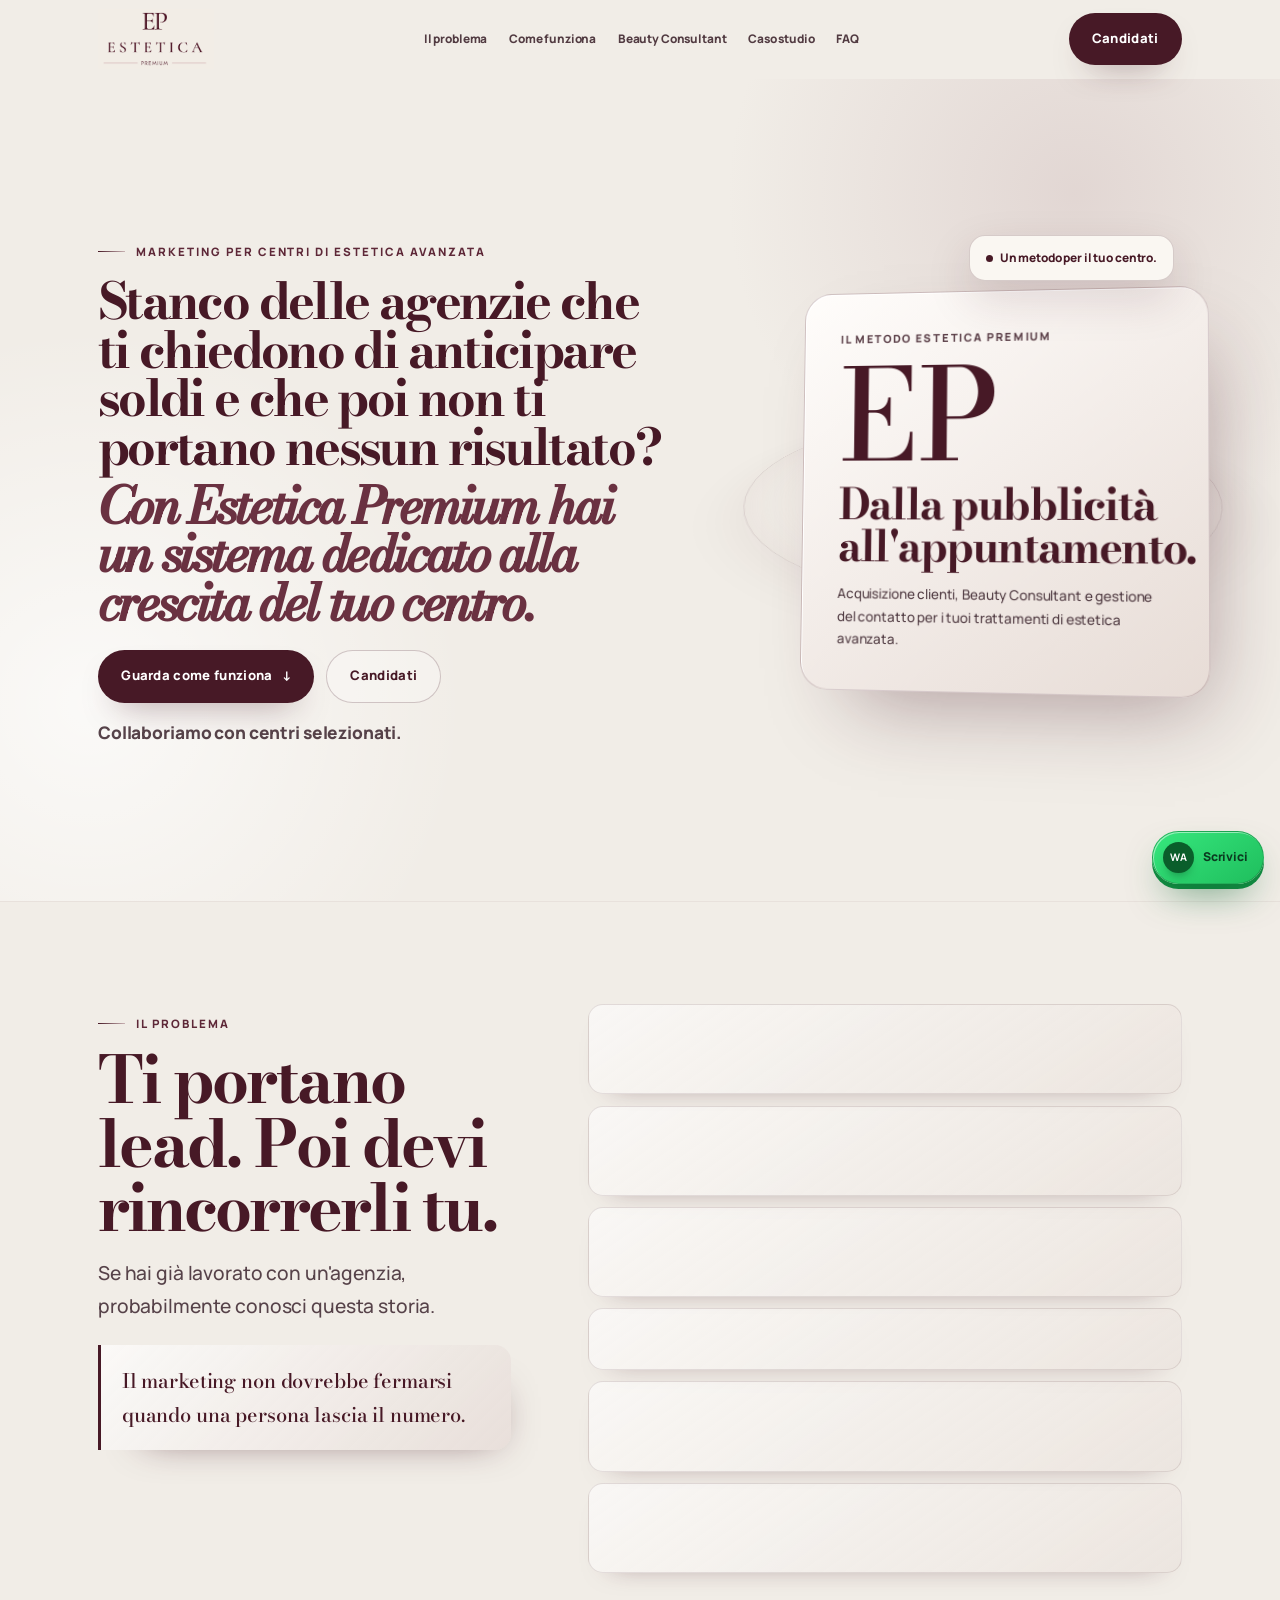
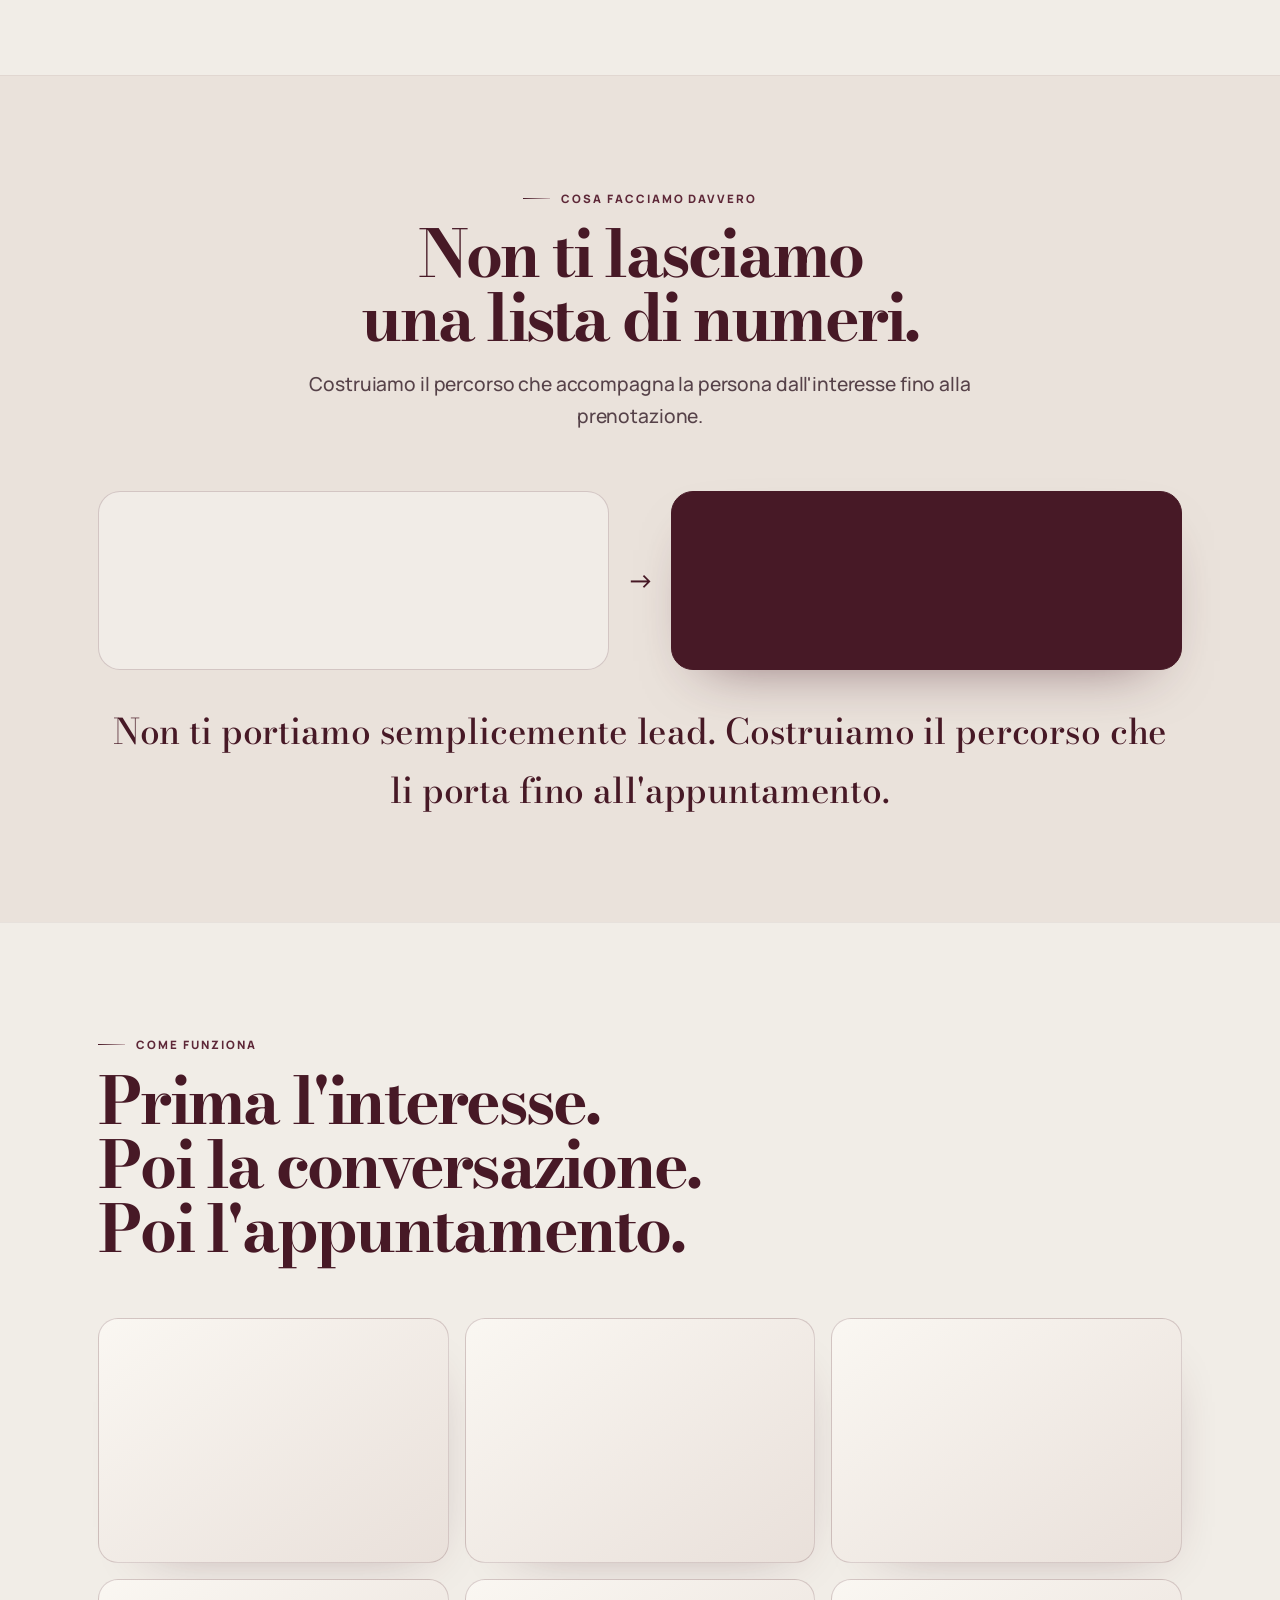
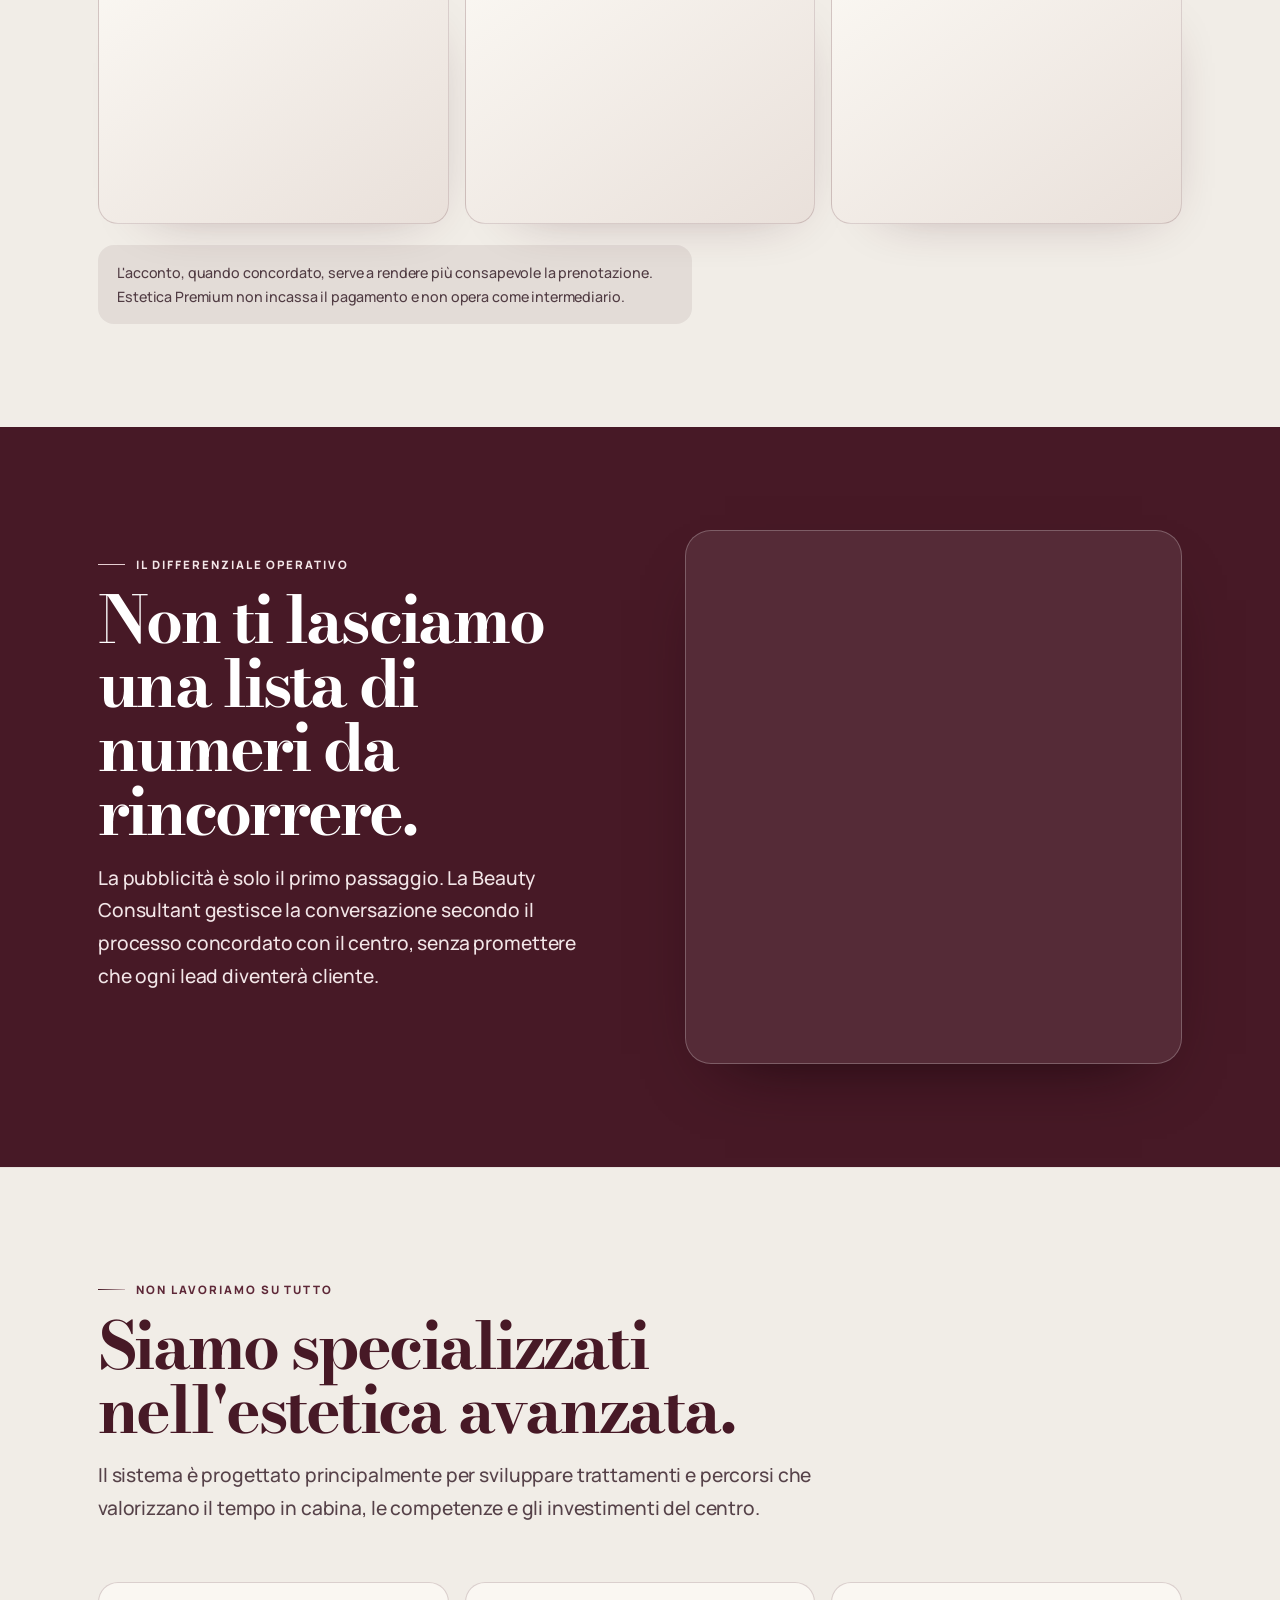
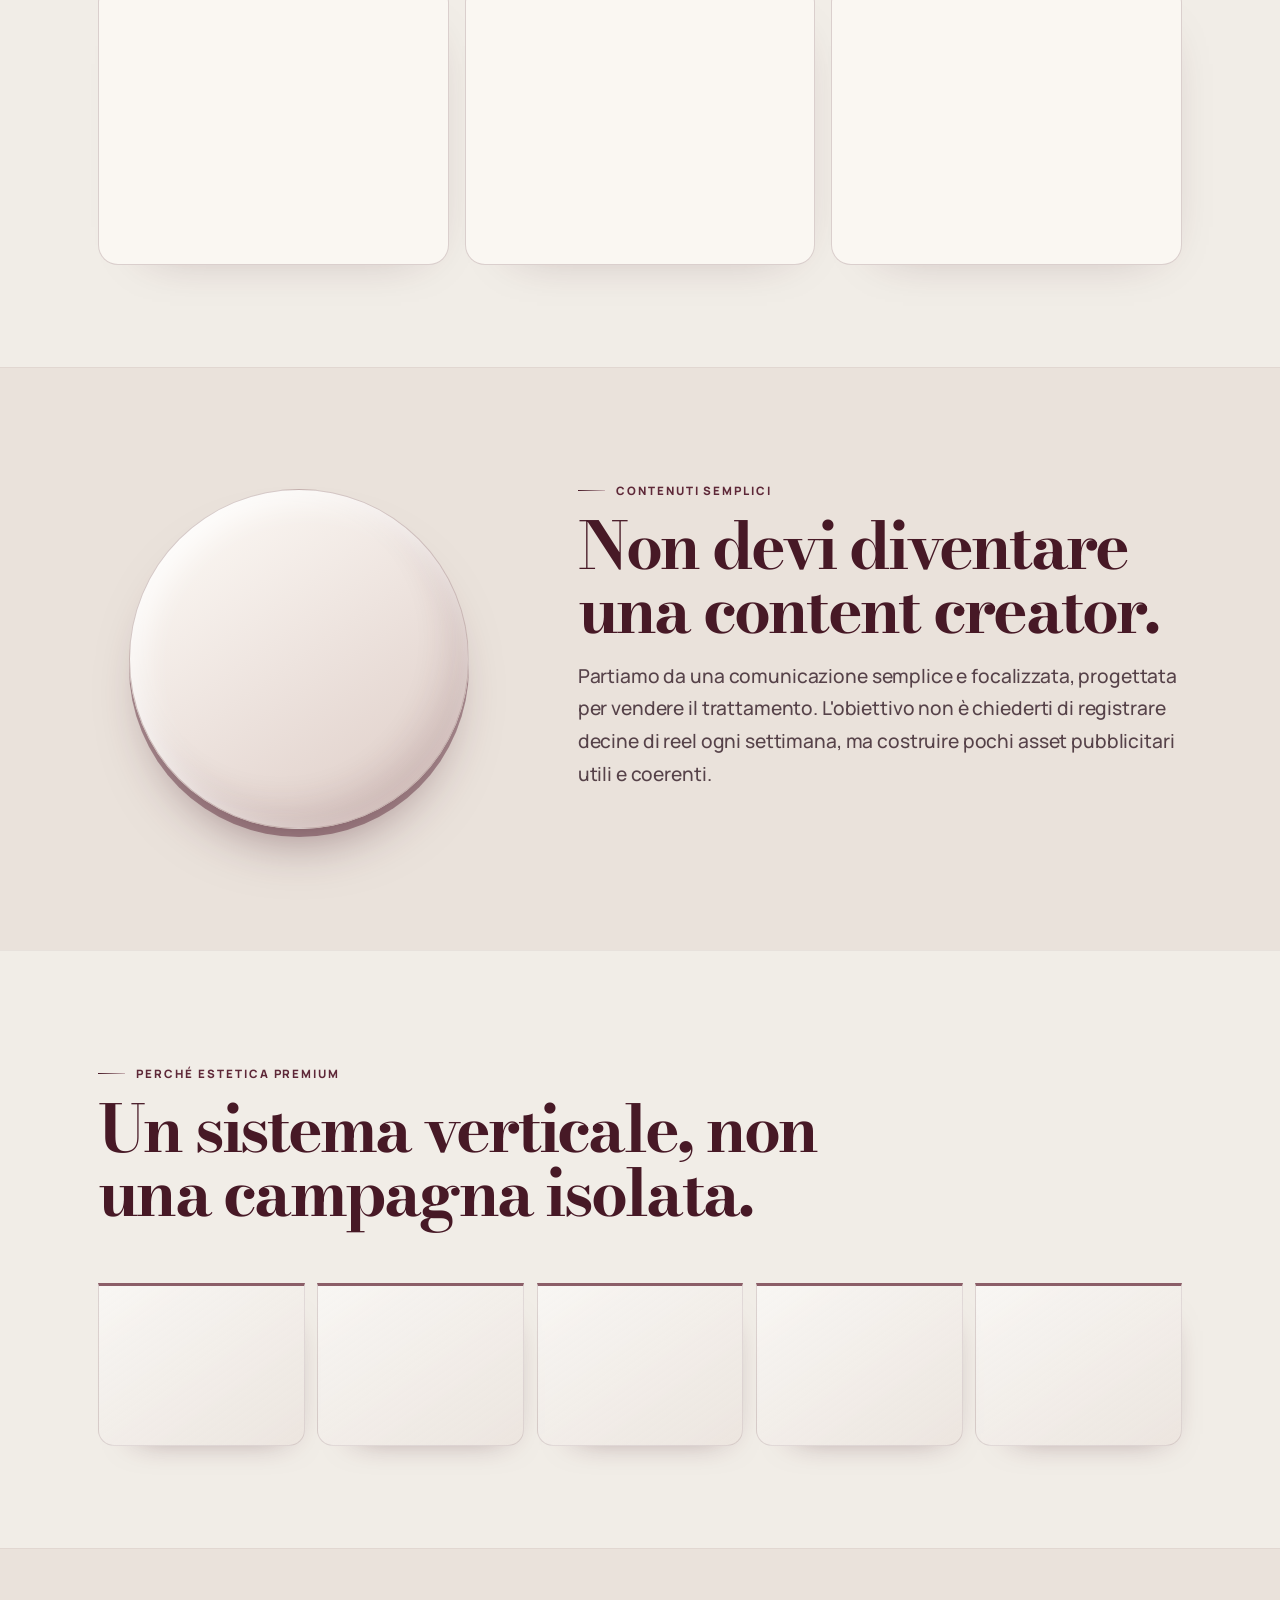
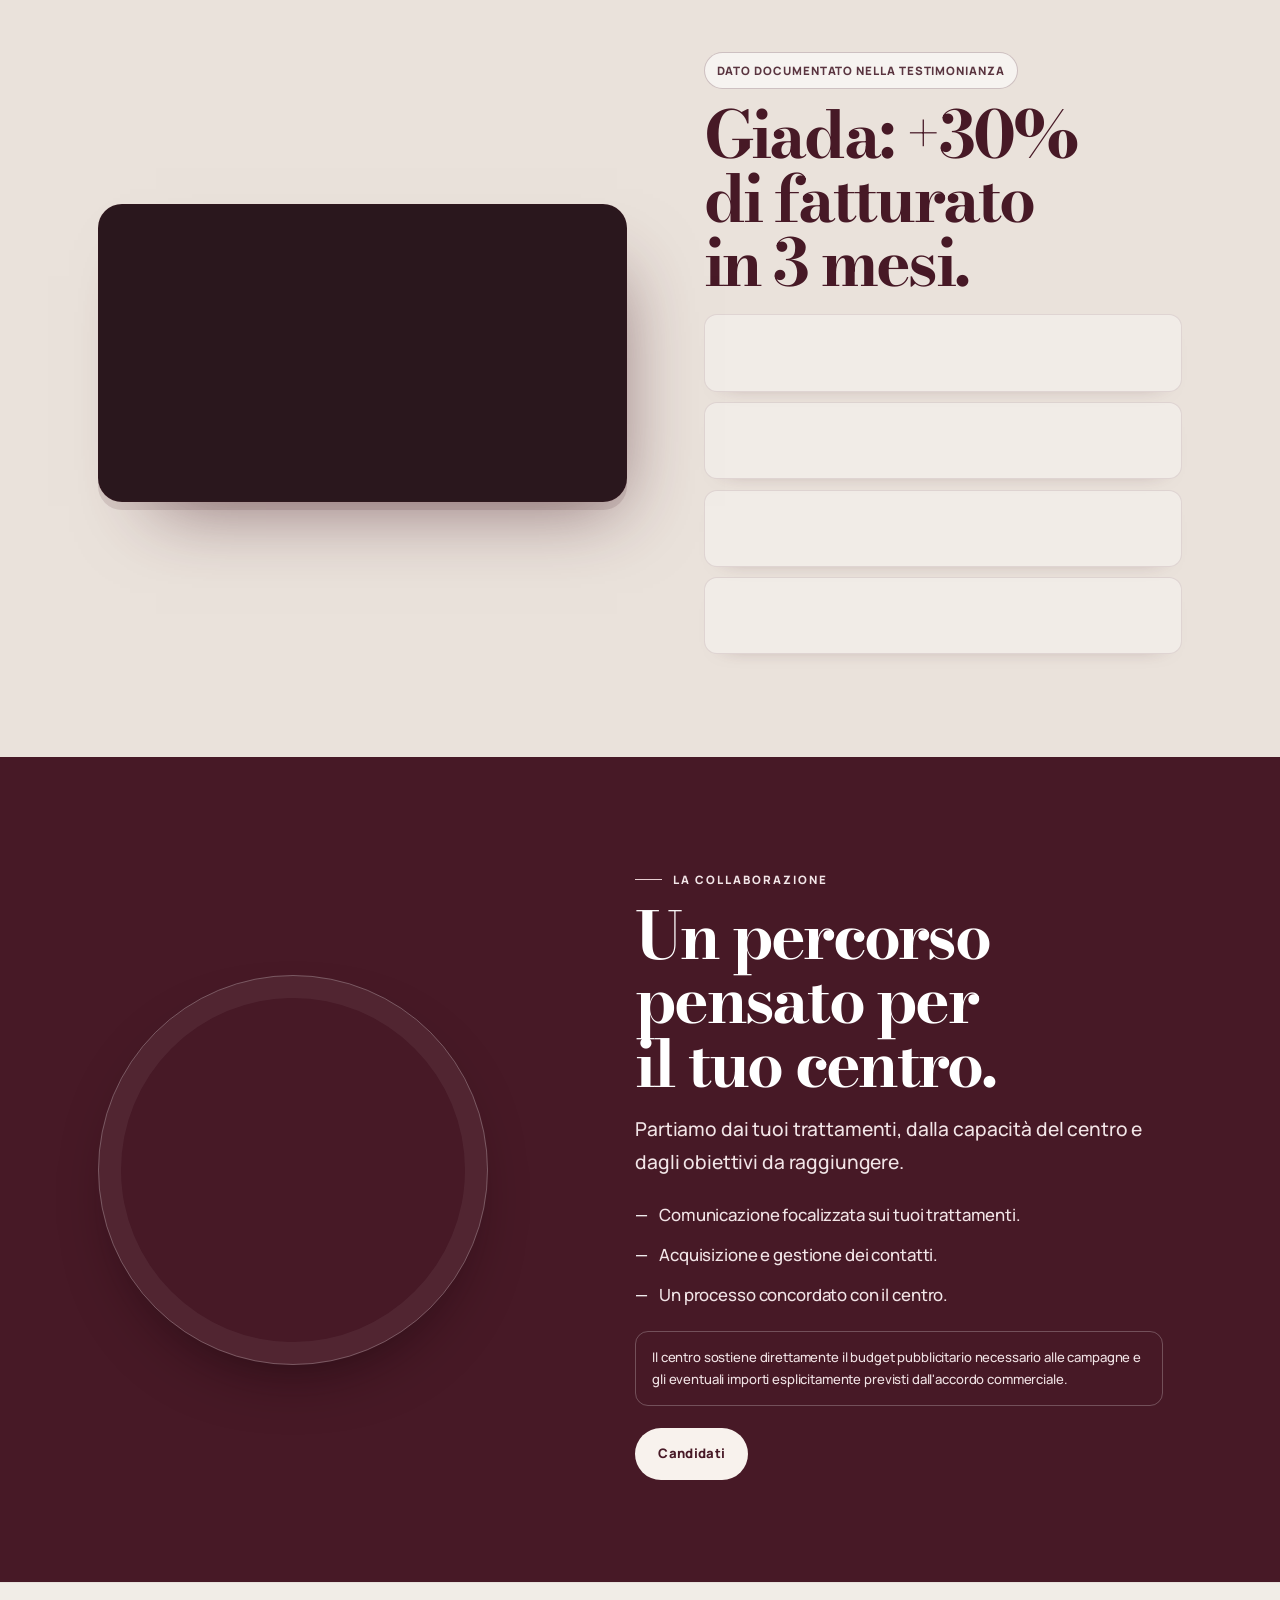
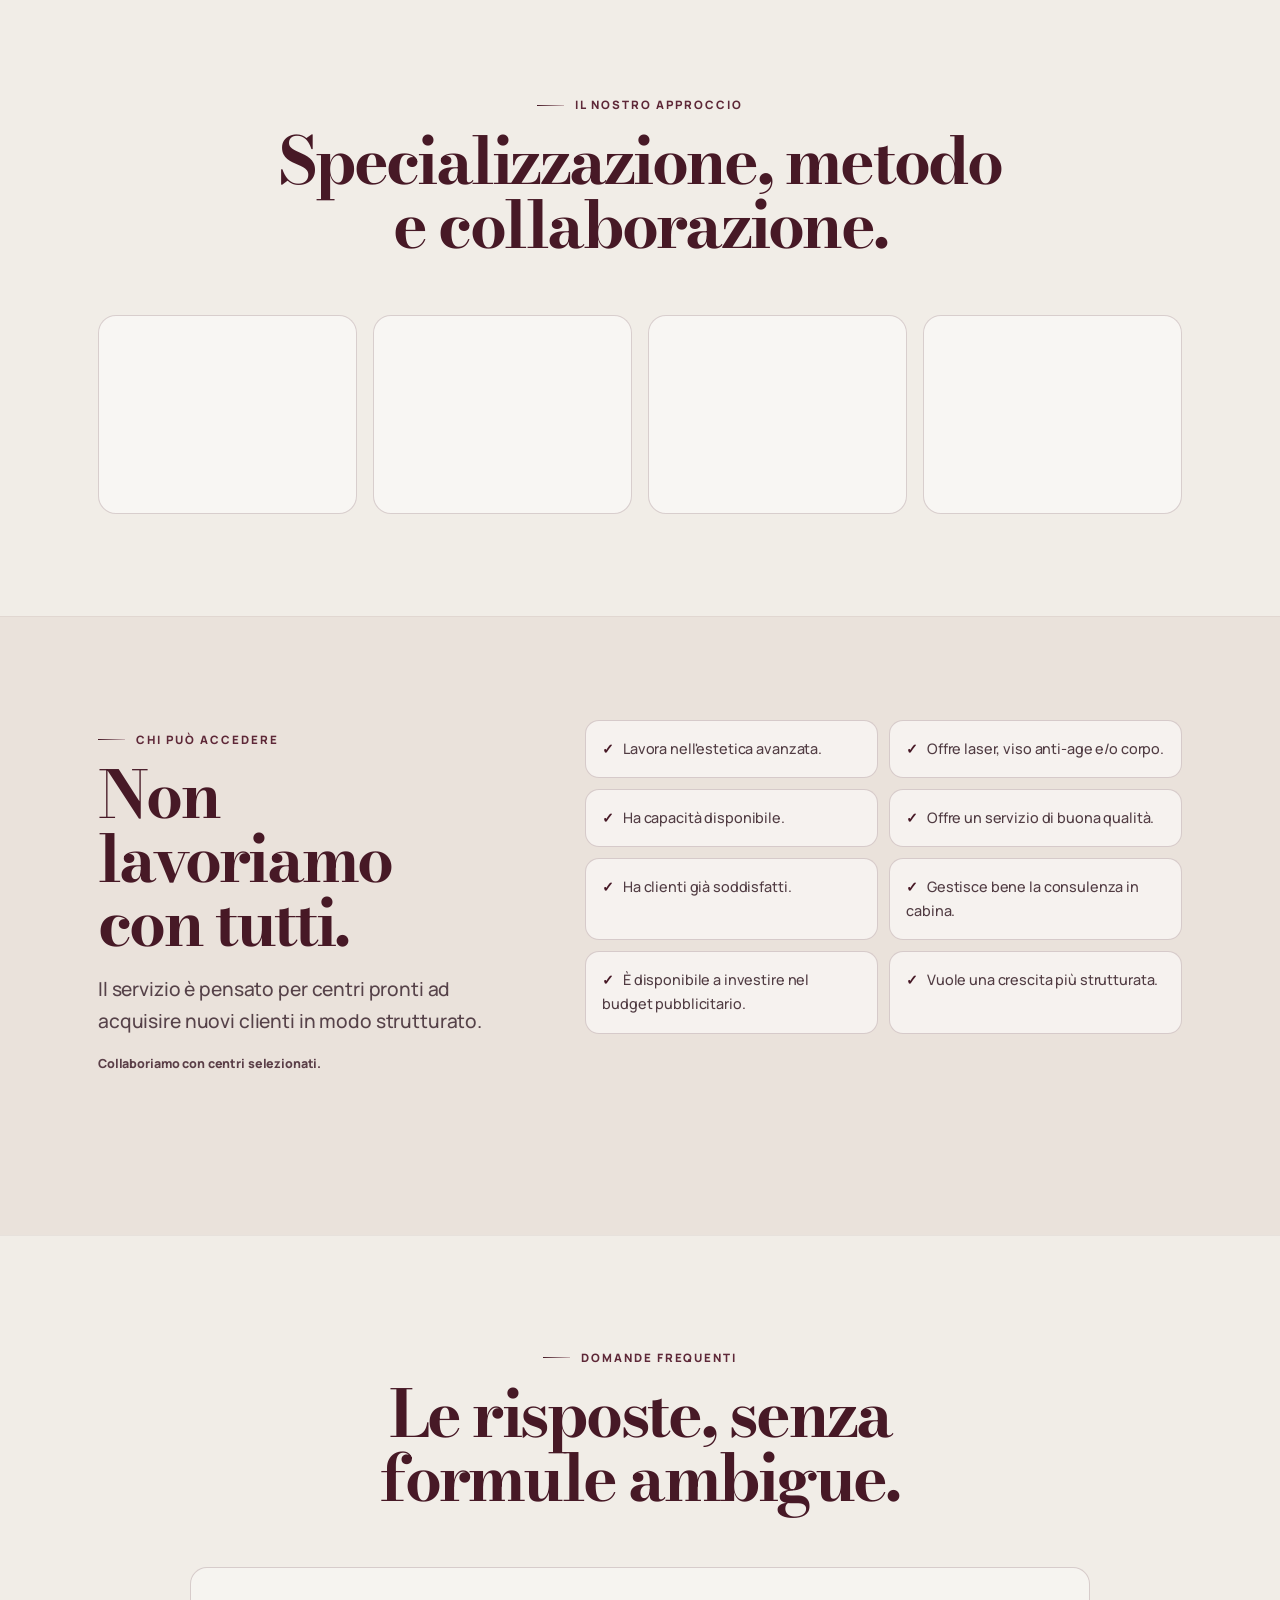
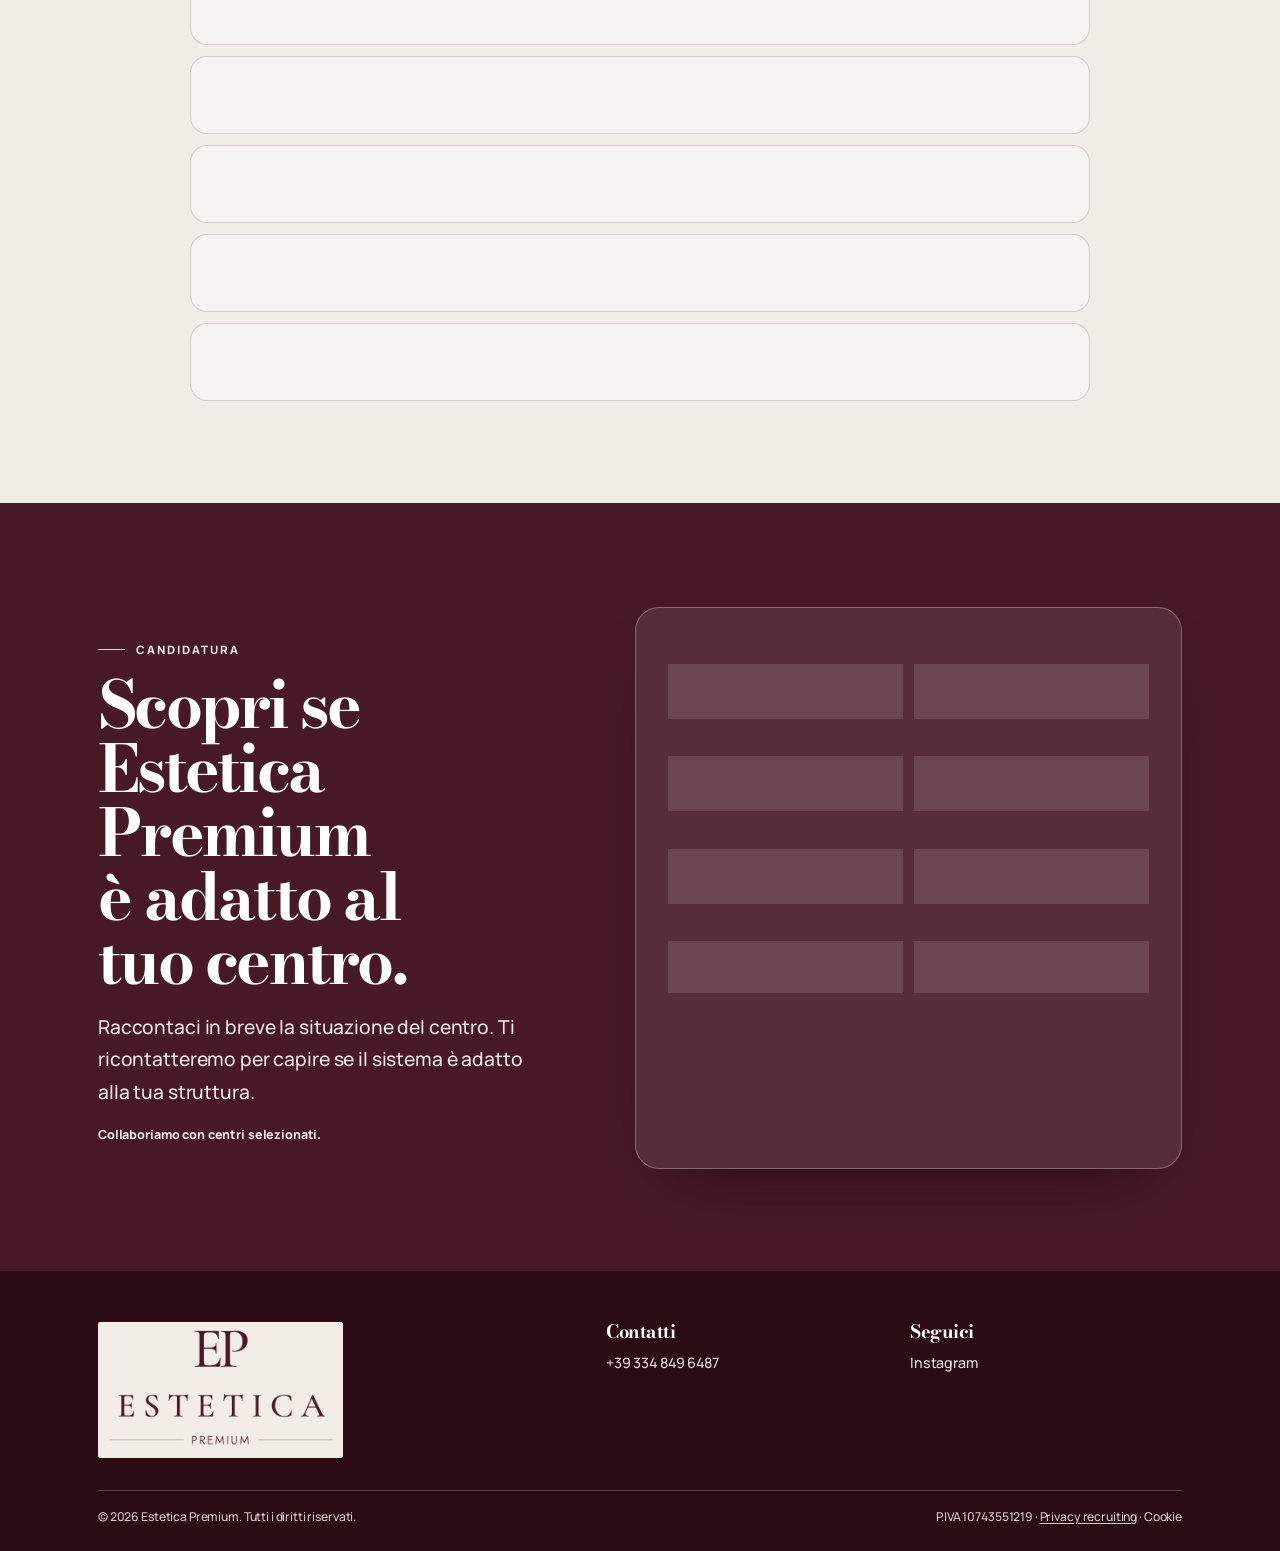
==== index.html @ bad33cc6 "Pubblica l'informativa privacy per il recruiting Meta" ====
<!doctype html>
<html lang="it">
<head>
<meta charset="utf-8" />
<meta name="viewport" content="width=device-width, initial-scale=1" />
<link rel="icon" href="assets/logo-premium.png" type="image/png" />
<link rel="preload" href="assets/fonts/bodoni-moda-500.ttf" as="font" type="font/ttf" crossorigin />
<link rel="preload" href="assets/fonts/manrope-400.ttf" as="font" type="font/ttf" crossorigin />
<title>Estetica Premium — Marketing per centri di estetica avanzata</title>
<meta name="description" content="Acquisizione clienti e Beauty Consultant per centri di estetica avanzata. Scopri il metodo Estetica Premium per laser, viso anti-age e corpo." />
<link rel="canonical" href="https://estetica-premium.it/" />
<meta name="theme-color" content="#F1EDE7" />
<meta property="og:title" content="Estetica Premium — Marketing per centri estetici" />
<meta property="og:description" content="Acquisizione clienti e Beauty Consultant per centri di estetica avanzata: laser, viso anti-age e corpo." />
<meta property="og:type" content="website" />
<meta property="og:url" content="https://estetica-premium.it/" />
<meta property="og:image" content="https://estetica-premium.it/assets/logo-premium.png" />
<meta property="og:locale" content="it_IT" />
<meta name="twitter:card" content="summary_large_image" />
<meta name="twitter:title" content="Estetica Premium — Marketing per centri estetici" />
<meta name="twitter:description" content="Acquisizione clienti e Beauty Consultant per centri di estetica avanzata: laser, viso anti-age e corpo." />
<meta name="twitter:image" content="https://estetica-premium.it/assets/logo-premium.png" />
<style>
  @font-face{font-family:'Bodoni Moda';font-style:normal;font-weight:500;font-display:swap;src:url('assets/fonts/bodoni-moda-500.ttf') format('truetype')}
  @font-face{font-family:'Bodoni Moda';font-style:normal;font-weight:600;font-display:swap;src:url('assets/fonts/bodoni-moda-600.ttf') format('truetype')}
  @font-face{font-family:'Bodoni Moda';font-style:normal;font-weight:700;font-display:swap;src:url('assets/fonts/bodoni-moda-700.ttf') format('truetype')}
  @font-face{font-family:'Bodoni Moda';font-style:italic;font-weight:500;font-display:swap;src:url('assets/fonts/bodoni-moda-500-italic.ttf') format('truetype')}
  @font-face{font-family:'Manrope';font-style:normal;font-weight:400;font-display:swap;src:url('assets/fonts/manrope-400.ttf') format('truetype')}
  @font-face{font-family:'Manrope';font-style:normal;font-weight:500;font-display:swap;src:url('assets/fonts/manrope-500.ttf') format('truetype')}
  @font-face{font-family:'Manrope';font-style:normal;font-weight:600;font-display:swap;src:url('assets/fonts/manrope-600.ttf') format('truetype')}
  @font-face{font-family:'Manrope';font-style:normal;font-weight:700;font-display:swap;src:url('assets/fonts/manrope-700.ttf') format('truetype')}
  @font-face{font-family:'Manrope';font-style:normal;font-weight:800;font-display:swap;src:url('assets/fonts/manrope-800.ttf') format('truetype')}

  *,*::before,*::after{box-sizing:border-box;margin:0;padding:0}
  html{scroll-behavior:smooth;-webkit-text-size-adjust:100%}
  body{--ivory:#F1EDE7;--ivory-2:#EAE2DB;--paper:#FAF7F2;--wine:#471926;--wine-2:#35101B;--blush:#C9B2B3;--bronze:#9C7448;--ink:#261A1E;--muted:#564249;--line:rgba(71,25,38,.18);--ok:#496B57;--max:1180px;--pad:clamp(1.1rem,4.5vw,3rem);--serif:'Bodoni Moda','Didot',serif;--sans:'Manrope','Avenir Next',sans-serif;background:var(--ivory);color:var(--ink);font-family:var(--sans);font-size:clamp(.97rem,.35vw + .91rem,1.05rem);font-weight:500;line-height:1.67;letter-spacing:-.008em;-webkit-font-smoothing:antialiased;overflow-x:hidden}
  img{display:block;max-width:100%}a{color:inherit;text-decoration:none}button,input,select{font:inherit}button{border:0;cursor:pointer}section{position:relative;padding-block:clamp(4.7rem,8vw,7.4rem);border-top:1px solid rgba(71,25,38,.055)}
  .wrap{max-width:var(--max);margin-inline:auto;padding-inline:var(--pad)}
  h1,h2,h3{font-family:var(--serif);color:var(--wine);font-weight:700;line-height:.98;text-wrap:balance}
  h1{font-size:clamp(3.15rem,5.65vw,5.05rem);letter-spacing:-.052em}
  h2{font-size:clamp(2.35rem,5.1vw,4.65rem);letter-spacing:-.042em}
  h3{font-size:clamp(1.25rem,2vw,1.55rem);letter-spacing:-.025em}
  p{max-width:66ch}.muted{color:var(--muted)}
  .eyebrow{display:inline-flex;align-items:center;gap:.7rem;color:#5E2838;font-size:.72rem;font-weight:800;letter-spacing:.17em;text-transform:uppercase}
  .eyebrow::before{content:"";width:27px;height:1px;background:linear-gradient(90deg,var(--wine),var(--blush))}
  .lead{color:var(--muted);font-size:clamp(1.05rem,1.5vw,1.22rem);line-height:1.7}
  .section-head{max-width:790px;margin-bottom:clamp(2.2rem,4.5vw,3.8rem)}.section-head.center{text-align:center;margin-inline:auto}.section-head.center .eyebrow{justify-content:center}.section-head h2{margin:.9rem 0 1.1rem}
  .alt{background:var(--ivory-2)}.wine-section{background:var(--wine);color:#F9F3EF}.wine-section h2,.wine-section h3,.wine-section strong{color:#fff}.wine-section .eyebrow{color:#F2E5E7}.wine-section .eyebrow::before{background:#E5CED1}.wine-section .lead,.wine-section p{color:#F2E5E7}

  .btn{display:inline-flex;align-items:center;justify-content:center;gap:.55rem;min-height:50px;padding:.92rem 1.45rem;border-radius:999px;font-size:.82rem;font-weight:800;letter-spacing:.025em;transition:transform .18s,box-shadow .2s,background .2s,border-color .2s}.btn:focus-visible{outline:3px solid rgba(71,25,38,.24);outline-offset:3px}.btn-primary{background:var(--wine);color:#fff;box-shadow:0 16px 34px -20px rgba(71,25,38,.75)}.btn-primary:hover{background:var(--wine-2);transform:translateY(-2px)}.btn-secondary{border:1px solid rgba(71,25,38,.22);color:var(--wine);background:rgba(255,255,255,.25)}.btn-secondary:hover{border-color:var(--wine);transform:translateY(-2px)}.btn-light{background:#F8F2ED;color:var(--wine)}.btn-light:hover{background:#fff;transform:translateY(-2px)}

  header{position:sticky;top:0;z-index:80;background:rgba(241,237,231,.94);border-bottom:1px solid transparent;backdrop-filter:blur(16px);transition:border-color .25s,box-shadow .25s}header.scrolled{border-color:var(--line);box-shadow:0 10px 32px rgba(71,25,38,.05)}.nav-inner{min-height:78px;display:flex;align-items:center;justify-content:space-between;gap:1rem}.brand-crop{position:relative;display:block;width:116px;height:60px;overflow:hidden;background:var(--ivory)}.brand-crop img{position:absolute;max-width:none;width:154px;left:-20px;top:-21px}.nav-links{display:flex;align-items:center;gap:1.35rem}.nav-links a{color:#523B42;font-size:.74rem;font-weight:800}.nav-links a:hover{color:var(--wine)}.nav-cta{display:flex;align-items:center;gap:.7rem}

  .hero{min-height:calc(100svh - 78px);display:grid;align-items:center;padding-block:clamp(3.4rem,6.5vw,6.2rem);overflow:hidden;border-top:0;background:radial-gradient(circle at 84% 14%,rgba(201,178,179,.38),transparent 27%),radial-gradient(circle at 7% 76%,rgba(255,255,255,.7),transparent 28%)}
  .hero-grid{display:grid;grid-template-columns:minmax(0,1.08fr) minmax(350px,.72fr);gap:clamp(2.5rem,7vw,7rem);align-items:center}.hero-copy{position:relative;z-index:2}.hero h1{margin:1rem 0 1.1rem;max-width:19ch;font-size:clamp(2.9rem,3.95vw,3.6rem);line-height:.96}.hero h1 em{display:block;margin-top:.2em;color:#6A3141;font-weight:700}.hero-copy>p{color:var(--muted);font-size:clamp(1.03rem,1.35vw,1.19rem);max-width:59ch}.hero-actions{display:flex;flex-wrap:wrap;gap:.75rem;margin-top:1.4rem}.availability{margin-top:1rem;color:#5A3E47;font-size:.78rem;font-weight:800}
  .offer-visual{position:relative;min-height:500px;display:grid;place-items:center;perspective:1100px}.offer-ring{position:absolute;width:min(38vw,470px);aspect-ratio:1;border:1px solid rgba(71,25,38,.13);border-radius:50%;transform:rotateX(68deg) rotateZ(-10deg);box-shadow:inset 0 0 65px rgba(201,178,179,.22),0 26px 65px rgba(71,25,38,.06)}.offer-ring::after{content:"";position:absolute;inset:18%;border:1px solid rgba(71,25,38,.11);border-radius:50%}
  .offer-card{position:relative;width:min(94%,410px);padding:clamp(1.7rem,4vw,2.5rem);border:1px solid rgba(71,25,38,.21);border-radius:28px;background:linear-gradient(145deg,#FFFDFB,#E7DCD6);box-shadow:24px 38px 80px -30px rgba(71,25,38,.4),inset 1px 1px 0 #fff;transform:rotateY(-7deg) rotateX(3deg);transform-style:preserve-3d}.offer-card>*{transform:translateZ(12px)}.offer-card small{display:block;color:#5A3E47;font-size:.7rem;font-weight:800;letter-spacing:.15em;text-transform:uppercase}.offer-card .days{font-family:var(--serif);font-size:clamp(5.4rem,10vw,8rem);line-height:.83;color:var(--wine);margin:.9rem 0}.offer-card .days span{font-family:var(--sans);font-size:.7rem;font-weight:800;letter-spacing:.17em;text-transform:uppercase}.offer-card h2{font-size:clamp(1.8rem,3.4vw,2.7rem)}.offer-card p{margin-top:1rem;color:#513C43;font-size:.84rem}.offer-tag{position:absolute;right:2%;top:-1%;padding:.75rem 1rem;border-radius:16px;background:#FAF7F2;border:1px solid rgba(71,25,38,.2);box-shadow:0 18px 45px rgba(71,25,38,.15);color:var(--wine);font-size:.74rem;font-weight:800}.offer-tag::before{content:"";display:inline-block;width:7px;height:7px;margin-right:.45rem;border-radius:50%;background:var(--wine)}

  .vsl-section[hidden]{display:none}.video-shell{max-width:940px;margin-inline:auto}.video-frame{position:relative;aspect-ratio:16/9;border:1px solid var(--line);border-radius:26px;overflow:hidden;background:#2A171D;box-shadow:0 34px 80px -38px rgba(71,25,38,.55)}.video-frame iframe{position:absolute;inset:0;width:100%;height:100%;border:0}

  .problem-grid{display:grid;grid-template-columns:.82fr 1.18fr;gap:clamp(2.2rem,6vw,6rem);align-items:start}.problem-list{display:grid;gap:.7rem}.problem-item{display:flex;gap:.85rem;padding:1rem 1.05rem;border:1px solid rgba(71,25,38,.12);border-radius:15px;background:linear-gradient(145deg,rgba(255,255,255,.58),rgba(231,221,215,.45));box-shadow:0 14px 28px -24px rgba(71,25,38,.55);color:#513C43}.problem-item span{flex:none;width:28px;height:28px;border-radius:9px;display:grid;place-items:center;background:var(--wine);box-shadow:0 8px 16px -10px rgba(71,25,38,.8);color:#fff;font-size:.72rem;font-weight:800}.problem-quote{margin-top:1.4rem;padding:1.2rem 1.3rem;border-left:3px solid var(--wine);border-radius:0 16px 16px 0;background:linear-gradient(135deg,rgba(255,255,255,.68),rgba(226,213,208,.56));box-shadow:16px 20px 38px -32px rgba(71,25,38,.7);color:var(--wine);font-family:var(--serif);font-size:1.25rem}

  .difference{display:grid;grid-template-columns:1fr auto 1fr;gap:1.1rem;align-items:stretch}.difference-card{padding:clamp(1.5rem,3vw,2.2rem);border:1px solid var(--line);border-radius:22px;background:rgba(255,255,255,.34)}.difference-card strong{display:block;margin-bottom:.5rem;font-family:var(--serif);font-size:1.6rem;color:var(--wine)}.difference-card p{color:var(--muted)}.difference-card.complete{background:var(--wine);border-color:var(--wine);box-shadow:0 25px 60px -34px rgba(71,25,38,.65)}.difference-card.complete strong{color:#fff}.difference-card.complete p{color:#E1CFD1}.difference-arrow{display:grid;place-items:center;color:var(--wine);font-size:1.7rem}.core-line{margin-top:2rem;text-align:center;color:var(--wine);font-family:var(--serif);font-size:clamp(1.45rem,2.8vw,2.2rem)}

  .process{display:grid;grid-template-columns:repeat(3,1fr);gap:1rem;counter-reset:flow}.process-step{position:relative;min-height:245px;padding:1.45rem;border:1px solid var(--line);border-radius:20px;background:linear-gradient(145deg,#FAF7F2,#E9E0DA);box-shadow:14px 24px 55px -42px rgba(71,25,38,.45)}.process-step::before{counter-increment:flow;content:counter(flow,decimal-leading-zero);display:grid;place-items:center;width:42px;height:42px;margin-bottom:1.5rem;border-radius:13px;background:var(--wine);color:#fff;font-size:.72rem;font-weight:800;letter-spacing:.05em}.process-step h3{margin-bottom:.55rem}.process-step p{color:var(--muted);font-size:.95rem}.process-note{margin-top:1.3rem;padding:1rem 1.2rem;border-radius:16px;background:rgba(71,25,38,.08);color:#513C43;font-size:.89rem}

  .consultant-grid{display:grid;grid-template-columns:1fr 1fr;gap:clamp(2.5rem,7vw,7rem);align-items:center}.consultant-panel{position:relative;padding:clamp(1.6rem,4vw,2.6rem);border:1px solid rgba(255,255,255,.24);border-radius:26px;background:rgba(255,255,255,.08);box-shadow:0 30px 70px -40px #19060C}.consultant-panel h3{margin-bottom:1.1rem}.check-list{list-style:none;display:grid;grid-template-columns:1fr 1fr;gap:.75rem}.check-list li{display:flex;gap:.65rem;color:#F2E5E7;font-size:.93rem}.check-list li::before{content:"✓";color:#fff;font-weight:800}.cabin-line{margin-top:1.4rem;padding-top:1.3rem;border-top:1px solid rgba(255,255,255,.24);font-family:var(--serif);font-size:clamp(1.7rem,3vw,2.5rem);font-weight:700;color:#fff}

  .focus-grid{display:grid;grid-template-columns:repeat(3,1fr);gap:1rem}.focus-card{padding:clamp(1.5rem,3vw,2rem);border:1px solid var(--line);border-radius:20px;background:var(--paper);box-shadow:12px 22px 50px -42px rgba(71,25,38,.4)}.focus-card .index{display:block;margin-bottom:2.6rem;color:#634A50;font-size:.72rem;font-weight:800;letter-spacing:.14em}.focus-card h3{font-size:clamp(1.65rem,3vw,2.25rem)}.focus-card p{margin-top:.7rem;color:var(--muted);font-size:.93rem}
  .content-strip{display:grid;grid-template-columns:.8fr 1.2fr;gap:clamp(2rem,6vw,6rem);align-items:center}.content-mark{position:relative;width:min(100%,340px);aspect-ratio:1;margin-inline:auto;border:1px solid rgba(71,25,38,.2);border-radius:50%;display:grid;place-items:center;background:linear-gradient(145deg,#FFFDF9,#DCCAC4);box-shadow:inset 12px 12px 28px rgba(255,255,255,.72),inset -18px -20px 34px rgba(71,25,38,.12),0 34px 55px -28px rgba(71,25,38,.52),0 8px 0 #A98D91;transform-style:preserve-3d}.content-mark::before{content:"";position:absolute;inset:8%;border:1px solid rgba(71,25,38,.24);border-radius:50%;background:linear-gradient(145deg,rgba(255,255,255,.58),rgba(201,178,179,.2));box-shadow:inset 0 0 0 10px rgba(255,255,255,.18);transform:translateZ(18px)}.content-mark::after{content:"";position:absolute;inset:18%;border:1px solid rgba(71,25,38,.16);border-radius:50%;box-shadow:0 18px 24px -18px rgba(71,25,38,.6);transform:translateZ(28px)}.content-seal{position:relative;z-index:2;display:grid;place-items:center;text-align:center;transform:translateZ(42px)}.content-seal .ep{color:var(--wine);font-family:var(--serif);font-size:clamp(4.6rem,8vw,6.4rem);font-weight:700;line-height:.78;letter-spacing:-.07em}.content-seal small{display:block;margin-top:1rem;color:#5A3E47;font-size:.64rem;font-weight:800;letter-spacing:.22em;line-height:1.7;text-transform:uppercase}

  .why-grid{display:grid;grid-template-columns:repeat(5,1fr);gap:.8rem}.why-item{padding:1.25rem;border:1px solid rgba(71,25,38,.13);border-top:3px solid #8B5E68;border-radius:0 0 16px 16px;background:linear-gradient(145deg,rgba(255,255,255,.5),rgba(228,216,210,.35));box-shadow:10px 18px 34px -30px rgba(71,25,38,.6)}.why-item strong{display:block;margin-bottom:.45rem;color:var(--wine);font-size:.89rem}.why-item p{color:var(--muted);font-size:.86rem;line-height:1.6}

  .case-grid{display:grid;grid-template-columns:1.05fr .95fr;gap:clamp(2.5rem,6vw,5.5rem);align-items:center}.case-video{position:relative;aspect-ratio:16/9;border:1px solid rgba(71,25,38,.18);border-radius:24px;overflow:hidden;background:#2A171D;box-shadow:24px 38px 72px -34px rgba(71,25,38,.58),0 8px 0 rgba(71,25,38,.12)}.case-video iframe{position:absolute;inset:0;width:100%;height:100%;border:0}.result-badge{display:inline-flex;align-items:center;gap:.55rem;padding:.5rem .75rem;border:1px solid rgba(71,25,38,.23);border-radius:999px;color:#5A3540;background:rgba(255,255,255,.58);font-size:.72rem;font-weight:800;letter-spacing:.08em;text-transform:uppercase}.case-copy h2{margin:.9rem 0 1.2rem}.case-stages{display:grid;gap:.65rem}.case-stage{display:grid;grid-template-columns:85px 1fr;gap:1rem;padding:.8rem .9rem;border:1px solid rgba(71,25,38,.11);border-radius:13px;background:rgba(255,255,255,.34);box-shadow:0 10px 22px -22px rgba(71,25,38,.65)}.case-stage strong{color:var(--wine);font-size:.72rem;letter-spacing:.12em;text-transform:uppercase}.case-stage p{color:var(--muted);font-size:.93rem}

  .offer-section-grid{display:grid;grid-template-columns:.9fr 1.1fr;gap:clamp(2.5rem,7vw,7rem);align-items:center}.month-mark{width:min(100%,390px);aspect-ratio:1;border-radius:50%;display:grid;place-items:center;text-align:center;border:1px solid rgba(255,255,255,.28);box-shadow:inset 0 0 0 22px rgba(255,255,255,.055),0 28px 70px -40px #16050A}.month-mark b{display:block;font-family:var(--serif);font-size:clamp(5.6rem,10vw,8rem);line-height:.78;color:#fff}.month-mark span{display:block;margin-top:.7rem;color:#F2E5E7;font-size:.72rem;font-weight:800;letter-spacing:.17em;text-transform:uppercase}.offer-copy h2{margin:.9rem 0 1.1rem}.offer-points{list-style:none;display:grid;gap:.75rem;margin:1.4rem 0}.offer-points li{display:flex;gap:.7rem;color:#F2E5E7}.offer-points li::before{content:"—";color:#fff}.legal-note{padding:.9rem 1rem;border:1px solid rgba(255,255,255,.24);border-radius:13px;color:#F0E2E4!important;font-size:.82rem!important}

  .reason-grid{display:grid;grid-template-columns:repeat(4,1fr);gap:1rem}.reason{padding:1.5rem;border:1px solid var(--line);border-radius:18px;background:rgba(255,255,255,.5)}.reason .n{display:block;margin-bottom:1.8rem;color:#674A52;font-size:.72rem;font-weight:800;letter-spacing:.13em}.reason h3{font-size:1.35rem;margin-bottom:.55rem}.reason p{color:var(--muted);font-size:.89rem}

  .access-grid{display:grid;grid-template-columns:.8fr 1.2fr;gap:clamp(2.5rem,7vw,7rem);align-items:start}.access-list{display:grid;grid-template-columns:1fr 1fr;gap:.7rem}.access-item{padding:1rem;border:1px solid var(--line);border-radius:14px;background:rgba(255,255,255,.55);color:#513C43;font-size:.9rem}.access-item::before{content:"✓";margin-right:.55rem;color:var(--wine);font-weight:800}

  .faq{max-width:900px;margin-inline:auto;display:grid;gap:.7rem}.faq details{border:1px solid var(--line);border-radius:17px;background:rgba(255,255,255,.38);padding-inline:1.25rem}.faq details[open]{background:var(--paper)}.faq summary{list-style:none;display:flex;justify-content:space-between;gap:1rem;padding:1.2rem 0;color:var(--wine);font-weight:700;cursor:pointer}.faq summary::-webkit-details-marker{display:none}.faq summary::after{content:"+";font-family:var(--serif);font-size:1.4rem;font-weight:500}.faq details[open] summary::after{content:"−"}.faq details p{padding:0 2rem 1.25rem 0;color:var(--muted);font-size:.91rem}

  .final-grid{display:grid;grid-template-columns:.9fr 1.1fr;gap:clamp(2.5rem,7vw,7rem);align-items:center}.final-copy h2{margin:.9rem 0 1.1rem}.final-copy .availability{color:#F0E2E4}.form-card{padding:clamp(1.25rem,3vw,2rem);border:1px solid rgba(255,255,255,.27);border-radius:24px;background:rgba(255,255,255,.09);box-shadow:0 30px 70px -45px #16050A}.field-row{display:grid;grid-template-columns:1fr 1fr;gap:.8rem}.field{margin-bottom:.85rem}.field label{display:block;margin-bottom:.35rem;color:#F5E9EA;font-size:.72rem;font-weight:800}.field input,.field select{width:100%;min-height:48px;padding:.75rem .85rem;border:1px solid rgba(255,255,255,.32);border-radius:11px;background:rgba(255,255,255,.12);color:#fff;outline:0}.field input::placeholder{color:#E8DADD}.field select option{background:var(--wine-2)}.field input:focus,.field select:focus{border-color:#fff;box-shadow:0 0 0 3px rgba(255,255,255,.13)}.form-note{margin-top:.8rem;color:#E8DADD!important;font-size:.78rem!important}.form-status{min-height:1.2em;margin-top:.5rem;color:#fff!important;font-size:.8rem!important}

  footer{padding-block:3.2rem 1.5rem;background:#2B0B14;color:#F4EAEB}.footer-grid{display:grid;grid-template-columns:1.4fr .8fr .8fr;gap:2rem}.footer-logo{position:relative;display:block;width:245px;height:136px;overflow:hidden;background:var(--ivory);border-radius:3px}.footer-logo img{position:absolute;max-width:none;width:335px;left:-44px;top:-45px}.footer-title{margin-bottom:.7rem;color:#fff;font-family:var(--serif);font-size:1.15rem;font-weight:700}.footer-col p,.footer-col a{color:#E8DADD;font-size:.89rem}.footer-col a:hover{color:#fff}.footer-legal{display:flex;justify-content:space-between;gap:1rem;margin-top:2rem;padding-top:1rem;border-top:1px solid rgba(255,255,255,.2);color:#D8C6C8;font-size:.76rem}
  .wa-float{position:fixed;right:1rem;bottom:1rem;z-index:90;display:flex;align-items:center;gap:.55rem;padding:.62rem .95rem .62rem .62rem;border:1px solid rgba(8,80,36,.3);border-radius:999px;background:linear-gradient(145deg,#36E77D,#1FBE5D);color:#0B3A20;box-shadow:0 18px 38px -14px rgba(10,103,49,.72),inset 1px 1px 0 rgba(255,255,255,.5),0 5px 0 #138D43;transform-style:preserve-3d;font-size:.76rem;font-weight:800;transition:transform .25s ease,box-shadow .25s ease}.wa-float b{width:31px;height:31px;border-radius:50%;display:grid;place-items:center;background:#0A5E2B;color:#fff;box-shadow:0 7px 13px -8px #063719;font-size:.65rem;letter-spacing:.02em;transform:translateZ(14px)}.wa-float span{transform:translateZ(9px)}.wa-float:hover{transform:translateY(-5px) rotateX(5deg);box-shadow:0 24px 44px -14px rgba(10,103,49,.8),inset 1px 1px 0 rgba(255,255,255,.55),0 7px 0 #138D43}
  .reveal{opacity:0;transform:perspective(1100px) translateY(24px) rotateX(5deg) scale(.985);transform-origin:center bottom;transition:opacity .66s ease,transform .72s cubic-bezier(.2,.72,.2,1)}.reveal.in{opacity:1;transform:none}

  section{perspective:1400px;perspective-origin:50% 42%}
  .offer-card,.video-frame,.problem-item,.problem-quote,.difference-card,.process-step,.consultant-panel,.focus-card,.content-mark,.why-item,.case-video,.case-stage,.month-mark,.reason,.access-item,.faq details,.form-card{transform-style:preserve-3d;backface-visibility:hidden;transition:transform .34s cubic-bezier(.2,.72,.2,1),box-shadow .34s ease,border-color .34s ease}
  .process-step h3,.focus-card h3,.reason h3,.difference-card strong,.consultant-panel h3,.case-stage strong,.faq summary,.field label{transform:translateZ(18px)}
  .process-step p,.focus-card p,.reason p,.difference-card p,.consultant-panel li,.case-stage p,.faq details p,.field input,.field select{transform:translateZ(9px)}
  .process-step::before,.focus-card .index,.reason .n,.result-badge{transform:translateZ(26px)}
  @media(hover:hover){.problem-item:hover,.problem-quote:hover,.difference-card:hover,.process-step:hover,.focus-card:hover,.why-item:hover,.case-stage:hover,.reason:hover,.access-item:hover,.faq details:hover{transform:translateY(-7px) rotateX(2deg) rotateY(-1.2deg);border-color:rgba(71,25,38,.27);box-shadow:18px 26px 44px -28px rgba(71,25,38,.62)}.difference-card.complete:hover{box-shadow:20px 30px 52px -28px rgba(71,25,38,.8)}.consultant-panel:hover,.case-video:hover,.video-frame:hover{transform:translateY(-8px) rotateX(1.5deg);box-shadow:24px 36px 68px -32px rgba(24,6,12,.72)}.form-card:hover{border-color:rgba(255,255,255,.4);box-shadow:0 36px 76px -38px #16050A}.month-mark:hover{transform:translateY(-8px) rotateY(5deg);box-shadow:inset 0 0 0 22px rgba(255,255,255,.07),0 35px 76px -36px #16050A}}
  @keyframes epFloat{0%,100%{transform:translateY(0)}50%{transform:translateY(-9px)}}
  @keyframes waPulse{0%,100%{box-shadow:0 18px 38px -14px rgba(10,103,49,.72),inset 1px 1px 0 rgba(255,255,255,.5),0 5px 0 #138D43}50%{box-shadow:0 22px 46px -12px rgba(10,103,49,.86),0 0 0 7px rgba(37,211,102,.09),inset 1px 1px 0 rgba(255,255,255,.5),0 5px 0 #138D43}}
  .content-mark.in{animation:epFloat 5s ease-in-out infinite}.wa-float{animation:waPulse 3.2s ease-in-out infinite}

  @media(min-width:1440px){body{--max:1240px}.hero-grid{gap:6.5rem}.offer-card{width:410px}}
  @media(min-width:821px) and (max-width:1100px){body{--pad:clamp(1.8rem,4vw,2.7rem)}section{padding-block:clamp(4.8rem,7vw,6rem)}h1{font-size:clamp(3.15rem,6.3vw,4.35rem)}h2{font-size:clamp(2.7rem,5.8vw,3.85rem)}.nav-links{display:none}.hero{padding-block:3.8rem}.hero-grid{grid-template-columns:minmax(0,1fr) minmax(310px,.78fr);gap:clamp(2.5rem,5vw,4rem)}.hero h1{max-width:16ch;font-size:clamp(2.8rem,5.15vw,3.35rem)}.offer-visual{min-height:440px}.offer-card{width:min(100%,360px);padding:2rem}.offer-card .days{font-size:6.3rem}.why-grid{grid-template-columns:repeat(3,1fr)}.process{grid-template-columns:repeat(2,1fr)}.reason-grid{grid-template-columns:repeat(2,1fr)}.consultant-grid,.case-grid,.offer-section-grid,.final-grid{gap:3.5rem}}
  @media(max-width:820px){body{--pad:clamp(1.35rem,4.5vw,2.2rem)}section{padding-block:clamp(4rem,9vw,5.2rem)}h1{font-size:clamp(3.25rem,8.6vw,4.25rem)}h2{font-size:clamp(2.65rem,7.5vw,3.65rem)}.nav-links{display:none}.hero{min-height:auto;padding-block:clamp(3.5rem,8vw,4.8rem)}.hero-grid,.problem-grid,.consultant-grid,.case-grid,.offer-section-grid,.access-grid,.final-grid,.content-strip{grid-template-columns:1fr}.hero h1{max-width:16ch;font-size:clamp(2.75rem,6.9vw,3.3rem)}.hero-copy>p{font-size:1.05rem}.offer-visual{min-height:410px}.offer-ring{width:min(72vw,410px)}.offer-card{width:min(82vw,380px)}.difference{grid-template-columns:1fr}.difference-arrow{transform:rotate(90deg)}.focus-grid,.check-list,.why-grid,.process,.reason-grid{grid-template-columns:repeat(2,1fr)}.case-copy{order:-1}.month-mark{max-width:300px;margin-inline:auto}.footer-grid{grid-template-columns:1fr 1fr}.footer-grid>:first-child{grid-column:1/-1}}
  @media(max-width:599px){body{--pad:clamp(1rem,5vw,1.35rem);font-size:.96rem}section{padding-block:3.75rem}h1{font-size:clamp(2.8rem,12.8vw,3.55rem);line-height:.96}h2{font-size:clamp(2.2rem,10.2vw,2.95rem);line-height:1}h3{font-size:clamp(1.3rem,6vw,1.55rem)}.section-head{margin-bottom:2.2rem}.eyebrow{font-size:.67rem;letter-spacing:.14em}.nav-inner{min-height:68px}.brand-crop{width:96px;height:49px}.brand-crop img{width:128px;left:-17px;top:-18px}.nav-cta .btn{min-height:43px;padding:.68rem .95rem;font-size:.76rem}.hero{padding-block:3rem 3.6rem}.hero h1{max-width:15ch;margin-bottom:1rem;font-size:clamp(2.3rem,10.3vw,2.72rem);line-height:.98}.hero-copy>p{font-size:1rem;line-height:1.6}.hero-actions{display:grid;margin-top:1.25rem}.hero-actions .btn{width:100%}.offer-visual{min-height:350px}.offer-ring{width:min(88vw,350px)}.offer-card{width:100%;padding:1.45rem;transform:none;border-radius:22px}.offer-card .days{font-size:clamp(5rem,25vw,6rem)}.offer-card h2{font-size:2rem}.offer-tag{right:0;top:-3%;padding:.62rem .75rem}.process,.why-grid,.reason-grid,.focus-grid,.access-list,.field-row,.check-list{grid-template-columns:1fr}.process-step{min-height:0;padding:1.25rem}.why-item{padding:1.15rem}.focus-card{padding:1.4rem}.focus-card .index{margin-bottom:1.7rem}.content-mark{max-width:280px}.case-stage{grid-template-columns:1fr;gap:.25rem}.month-mark{max-width:270px}.form-card{padding:1.1rem;border-radius:20px}.field input,.field select{min-height:50px}.footer-grid{grid-template-columns:1fr}.footer-grid>:first-child{grid-column:auto}.footer-logo{width:210px;height:116px}.footer-logo img{width:287px;left:-38px;top:-39px}.footer-legal{flex-direction:column}.wa-float span{display:none}.wa-float{width:50px;height:50px;justify-content:center;padding:0}.wa-float b{width:34px;height:34px}}
  @media(max-width:370px){h1{font-size:2.7rem}h2{font-size:2.15rem}.hero h1{font-size:2.25rem}.nav-cta .btn{padding:.64rem .78rem}.offer-card h2{font-size:1.85rem}.btn{padding-inline:1.05rem}.month-mark{max-width:245px}}
  @media(prefers-reduced-motion:reduce){html{scroll-behavior:auto}.reveal{opacity:1;transform:none;transition:none}.btn,.wa-float{transition:none}.content-mark.in,.wa-float{animation:none}.offer-card,.video-frame,.problem-item,.problem-quote,.difference-card,.process-step,.consultant-panel,.focus-card,.content-mark,.why-item,.case-video,.case-stage,.month-mark,.reason,.access-item,.faq details,.form-card{transition:none}}
</style>
</head>
<body>

<header id="top">
  <div class="wrap nav-inner">
    <a href="#top" aria-label="Estetica Premium — home"><span class="brand-crop"><img src="assets/logo-premium.png" alt="Estetica Premium" /></span></a>
    <nav class="nav-links" aria-label="Navigazione principale">
      <a href="#problema">Il problema</a><a href="#come-funziona">Come funziona</a><a href="#beauty-consultant">Beauty Consultant</a><a href="#caso-studio">Caso studio</a><a href="#faq">FAQ</a>
    </nav>
    <div class="nav-cta"><a class="btn btn-primary" href="#candidatura" data-track="cta_click">Candidati</a></div>
  </div>
</header>

<main>
  <section class="hero" aria-labelledby="hero-title">
    <div class="wrap hero-grid">
      <div class="hero-copy">
        <span class="eyebrow reveal">Marketing per centri di estetica avanzata</span>
        <h1 id="hero-title" class="reveal">Stanco delle agenzie che ti chiedono di anticipare soldi e che poi non ti portano nessun risultato? <em>Con Estetica Premium hai un sistema dedicato alla crescita del tuo centro.</em></h1>
        <div class="hero-actions reveal">
          <a class="btn btn-primary" id="heroPrimary" href="#come-funziona" data-track="process_click">Guarda come funziona <span aria-hidden="true">↓</span></a>
          <a class="btn btn-secondary" href="#candidatura" data-track="cta_click">Candidati</a>
        </div>
        <p class="availability reveal" data-offer-note>Collaboriamo con centri selezionati.</p>
      </div>
      <div class="offer-visual reveal" aria-label="Il metodo Estetica Premium">
        <div class="offer-ring" aria-hidden="true"></div>
        <div class="offer-card" data-tilt>
          <small>Il metodo Estetica Premium</small>
          <div class="days" aria-hidden="true">EP</div>
          <h2>Dalla pubblicità all'appuntamento.</h2>
          <p>Acquisizione clienti, Beauty Consultant e gestione del contatto per i tuoi trattamenti di estetica avanzata.</p>
        </div>
        <div class="offer-tag">Un metodo per il tuo centro.</div>
      </div>
    </div>
  </section>

  <section id="vsl" class="vsl-section alt" hidden aria-labelledby="vsl-title">
    <div class="wrap video-shell">
      <div class="section-head center"><span class="eyebrow">Presentazione</span><h2 id="vsl-title">Guarda come funziona Estetica Premium.</h2></div>
      <div class="video-frame" data-tilt><iframe data-vsl-frame title="Presentazione Estetica Premium" loading="lazy" allow="autoplay; fullscreen; picture-in-picture" allowfullscreen></iframe></div>
      <div style="text-align:center;margin-top:1.4rem"><a class="btn btn-primary" href="#candidatura" data-track="cta_click">Candidati</a></div>
    </div>
  </section>

  <section id="problema" aria-labelledby="problem-title">
    <div class="wrap problem-grid">
      <div class="section-head reveal"><span class="eyebrow">Il problema</span><h2 id="problem-title">Ti portano lead. Poi devi rincorrerli tu.</h2><p class="lead">Se hai già lavorato con un'agenzia, probabilmente conosci questa storia.</p><div class="problem-quote" data-tilt>Il marketing non dovrebbe fermarsi quando una persona lascia il numero.</div></div>
      <div class="problem-list reveal">
        <div class="problem-item"><span>01</span><p>Arrivano contatti che non rispondono o non ricordano perché hanno lasciato i dati.</p></div>
        <div class="problem-item"><span>02</span><p>Molte persone chiedono soltanto il prezzo, senza aver compreso il trattamento.</p></div>
        <div class="problem-item"><span>03</span><p>Titolare e receptionist passano ore a richiamare, inseguire e riprogrammare.</p></div>
        <div class="problem-item"><span>04</span><p>Gli appuntamenti vengono presi con leggerezza e possono saltare.</p></div>
        <div class="problem-item"><span>05</span><p>I report mostrano tanti lead, ma non spiegano quanti arrivano davvero al centro.</p></div>
        <div class="problem-item"><span>06</span><p>Il centro finisce per gestire insieme marketing, segreteria e lavoro in cabina.</p></div>
      </div>
    </div>
  </section>

  <section class="alt" aria-labelledby="difference-title">
    <div class="wrap">
      <div class="section-head center reveal"><span class="eyebrow">Cosa facciamo davvero</span><h2 id="difference-title">Non ti lasciamo una lista di numeri.</h2><p class="lead">Costruiamo il percorso che accompagna la persona dall'interesse fino alla prenotazione.</p></div>
      <div class="difference reveal">
        <div class="difference-card"><strong>Il modello incompleto</strong><p>Campagna → lead → il centro deve richiamare, spiegare, qualificare e prenotare.</p></div>
        <div class="difference-arrow" aria-hidden="true">→</div>
        <div class="difference-card complete"><strong>Il modello Estetica Premium</strong><p>Campagna → contatto → Beauty Consultant → conferma → appuntamento al centro.</p></div>
      </div>
      <p class="core-line reveal">Non ti portiamo semplicemente lead. Costruiamo il percorso che li porta fino all'appuntamento.</p>
    </div>
  </section>

  <section id="come-funziona" aria-labelledby="process-title">
    <div class="wrap">
      <div class="section-head reveal"><span class="eyebrow">Come funziona</span><h2 id="process-title">Prima l'interesse. Poi la conversazione. Poi l'appuntamento.</h2></div>
      <div class="process">
        <article class="process-step reveal"><h3>Pubblicità</h3><p>Creiamo una comunicazione specifica per il trattamento, il centro e il territorio.</p></article>
        <article class="process-step reveal"><h3>Contatto</h3><p>La persona interessata lascia i propri dati per ricevere informazioni.</p></article>
        <article class="process-step reveal"><h3>Beauty Consultant</h3><p>La contatta, presenta correttamente centro e trattamento e verifica l'interesse.</p></article>
        <article class="process-step reveal"><h3>Acconto e conferma</h3><p>Quando previsto, viene richiesto un piccolo acconto direttamente a favore del centro.</p></article>
        <article class="process-step reveal"><h3>Appuntamento</h3><p>La persona arriva informata sul trattamento e con un impegno concreto.</p></article>
        <article class="process-step reveal"><h3>Centro</h3><p>Il centro si occupa della consulenza in cabina e del trattamento.</p></article>
      </div>
      <p class="process-note reveal">L'acconto, quando concordato, serve a rendere più consapevole la prenotazione. Estetica Premium non incassa il pagamento e non opera come intermediario.</p>
    </div>
  </section>

  <section id="beauty-consultant" class="wine-section" aria-labelledby="consultant-title">
    <div class="wrap consultant-grid">
      <div class="section-head reveal"><span class="eyebrow">Il differenziale operativo</span><h2 id="consultant-title">Non ti lasciamo una lista di numeri da rincorrere.</h2><p class="lead">La pubblicità è solo il primo passaggio. La Beauty Consultant gestisce la conversazione secondo il processo concordato con il centro, senza promettere che ogni lead diventerà cliente.</p></div>
      <div class="consultant-panel reveal" data-tilt><h3>La Beauty Consultant:</h3><ul class="check-list"><li>contatta il lead;</li><li>ricorda perché ha lasciato i dati;</li><li>presenta correttamente il centro;</li><li>spiega il trattamento;</li><li>verifica l'interesse;</li><li>gestisce la conversazione;</li><li>porta verso la prenotazione;</li><li>quando previsto, richiede l'acconto.</li></ul><p class="cabin-line">Tu pensa alla cabina. Al resto pensiamo noi.</p></div>
    </div>
  </section>

  <section id="estetica-avanzata" aria-labelledby="focus-title">
    <div class="wrap">
      <div class="section-head reveal"><span class="eyebrow">Non lavoriamo su tutto</span><h2 id="focus-title">Siamo specializzati nell'estetica avanzata.</h2><p class="lead">Il sistema è progettato principalmente per sviluppare trattamenti e percorsi che valorizzano il tempo in cabina, le competenze e gli investimenti del centro.</p></div>
      <div class="focus-grid"><article class="focus-card reveal"><span class="index">01 / LASER</span><h3>Epilazione laser</h3><p>Comunicazioni focalizzate sui percorsi e sulla consulenza, non sulla richiesta di un prezzo isolato.</p></article><article class="focus-card reveal"><span class="index">02 / VISO</span><h3>Viso anti-age</h3><p>Acquisizione di persone interessate a percorsi continuativi e a una valutazione professionale.</p></article><article class="focus-card reveal"><span class="index">03 / CORPO</span><h3>Trattamenti corpo</h3><p>Presentazione chiara del trattamento e accompagnamento verso un appuntamento informato.</p></article></div>
    </div>
  </section>

  <section id="contenuti" class="alt" aria-labelledby="content-title">
    <div class="wrap content-strip">
      <div class="content-mark reveal" aria-hidden="true" data-tilt><div class="content-seal"><span class="ep">EP</span><small>Estetica<br />Premium</small></div></div>
      <div class="section-head reveal"><span class="eyebrow">Contenuti semplici</span><h2 id="content-title">Non devi diventare una content creator.</h2><p class="lead">Partiamo da una comunicazione semplice e focalizzata, progettata per vendere il trattamento. L'obiettivo non è chiederti di registrare decine di reel ogni settimana, ma costruire pochi asset pubblicitari utili e coerenti.</p></div>
    </div>
  </section>

  <section aria-labelledby="why-title">
    <div class="wrap">
      <div class="section-head reveal"><span class="eyebrow">Perché Estetica Premium</span><h2 id="why-title">Un sistema verticale, non una campagna isolata.</h2></div>
      <div class="why-grid"><div class="why-item reveal"><strong>Verticalizzazione</strong><p>Lavoriamo nel mercato dell'estetica avanzata e ne conosciamo linguaggio e dinamiche.</p></div><div class="why-item reveal"><strong>Metodo</strong><p>Seguiamo il percorso dal messaggio pubblicitario fino alla prenotazione.</p></div><div class="why-item reveal"><strong>Team italiano</strong><p>Comunicazione e gestione del contatto pensate per il mercato e i clienti italiani.</p></div><div class="why-item reveal"><strong>Adattamento</strong><p>Un processo standardizzato che viene adattato all'identità e alle esigenze del centro.</p></div><div class="why-item reveal"><strong>Partnership</strong><p>Costruiamo il rapporto nel tempo solo quando entrambe le parti sono soddisfatte.</p></div></div>
    </div>
  </section>

  <section id="caso-studio" class="alt" aria-labelledby="case-title">
    <div class="wrap case-grid">
      <div class="case-video reveal" data-tilt><iframe src="https://www.youtube-nocookie.com/embed/K_RZo8gMftM" title="Testimonianza di Giada: 30% di fatturato in più in 3 mesi" loading="lazy" allow="accelerometer; autoplay; clipboard-write; encrypted-media; gyroscope; picture-in-picture; web-share" referrerpolicy="strict-origin-when-cross-origin" allowfullscreen></iframe></div>
      <div class="case-copy reveal"><span class="result-badge">Dato documentato nella testimonianza</span><h2 id="case-title">Giada: +30% di fatturato in 3 mesi.</h2><div class="case-stages"><div class="case-stage"><strong>Prima</strong><p>Giada lavorava principalmente con estetica di base e trattamenti singoli.</p></div><div class="case-stage"><strong>Problema</strong><p>Molto tempo in cabina con un valore economico relativamente basso per singolo trattamento.</p></div><div class="case-stage"><strong>Cambiamento</strong><p>Maggiore focalizzazione e valorizzazione dei percorsi di estetica avanzata.</p></div><div class="case-stage"><strong>Dopo</strong><p>Giada racconta nella testimonianza un incremento del 30% del fatturato in tre mesi.</p></div></div></div>
    </div>
  </section>

  <section id="offerta" class="wine-section" aria-labelledby="offer-title">
    <div class="wrap offer-section-grid">
      <div class="month-mark reveal" data-tilt><div><b>EP</b><span>Estetica Premium</span></div></div>
      <div class="offer-copy reveal"><span class="eyebrow">La collaborazione</span><h2 id="offer-title">Un percorso pensato per il tuo centro.</h2><p class="lead">Partiamo dai tuoi trattamenti, dalla capacità del centro e dagli obiettivi da raggiungere.</p><ul class="offer-points"><li>Comunicazione focalizzata sui tuoi trattamenti.</li><li>Acquisizione e gestione dei contatti.</li><li>Un processo concordato con il centro.</li></ul><p class="legal-note">Il centro sostiene direttamente il budget pubblicitario necessario alle campagne e gli eventuali importi esplicitamente previsti dall'accordo commerciale.</p><div style="margin-top:1.4rem"><a class="btn btn-light" href="#candidatura" data-track="cta_click">Candidati</a></div></div>
    </div>
  </section>

  <section aria-labelledby="reason-title">
    <div class="wrap"><div class="section-head center reveal"><span class="eyebrow">Il nostro approccio</span><h2 id="reason-title">Specializzazione, metodo e collaborazione.</h2></div><div class="reason-grid"><article class="reason reveal"><span class="n">01 / SPECIALIZZAZIONE</span><h3>Un solo mercato</h3><p>Lavoriamo esclusivamente nel mercato dell'estetica avanzata.</p></article><article class="reason reveal"><span class="n">02 / PROCESSO</span><h3>Una base solida</h3><p>Non ricostruiamo ogni volta il servizio da zero: adattiamo un processo definito.</p></article><article class="reason reveal"><span class="n">03 / SELEZIONE</span><h3>Non tutti i centri</h3><p>Valutiamo struttura, capacità e qualità prima di iniziare.</p></article><article class="reason reveal"><span class="n">04 / PARTNERSHIP</span><h3>Interessi allineati</h3><p>Lavoriamo insieme al centro per sviluppare una collaborazione nel tempo.</p></article></div></div>
  </section>

  <section class="alt" aria-labelledby="access-title">
    <div class="wrap access-grid"><div class="section-head reveal"><span class="eyebrow">Chi può accedere</span><h2 id="access-title">Non lavoriamo con tutti.</h2><p class="lead">Il servizio è pensato per centri pronti ad acquisire nuovi clienti in modo strutturato.</p><p class="availability" data-offer-note>Collaboriamo con centri selezionati.</p></div><div class="access-list reveal"><div class="access-item">Lavora nell'estetica avanzata.</div><div class="access-item">Offre laser, viso anti-age e/o corpo.</div><div class="access-item">Ha capacità disponibile.</div><div class="access-item">Offre un servizio di buona qualità.</div><div class="access-item">Ha clienti già soddisfatti.</div><div class="access-item">Gestisce bene la consulenza in cabina.</div><div class="access-item">È disponibile a investire nel budget pubblicitario.</div><div class="access-item">Vuole una crescita più strutturata.</div></div></div>
  </section>

  <section id="faq" aria-labelledby="faq-title">
    <div class="wrap"><div class="section-head center reveal"><span class="eyebrow">Domande frequenti</span><h2 id="faq-title">Le risposte, senza formule ambigue.</h2></div><div class="faq"><details class="reveal"><summary>Come posso conoscere costi e condizioni?</summary><p>Compila il modulo di candidatura per raccontarci la situazione del tuo centro. Costi, durata e condizioni della collaborazione vengono definiti nell'accordo commerciale.</p></details><details class="reveal"><summary>Chi contatta i lead?</summary><p>La gestione del contatto viene affidata alla Beauty Consultant secondo il processo concordato con il centro.</p></details><details class="reveal"><summary>L'acconto viene pagato a Estetica Premium?</summary><p>No. Quando previsto, l'acconto viene richiesto direttamente a favore del centro. Estetica Premium non opera come intermediario del pagamento.</p></details><details class="reveal"><summary>Con quali centri lavorate?</summary><p>Principalmente con centri specializzati in estetica avanzata, in particolare laser, viso anti-age e corpo.</p></details><details class="reveal"><summary>Devo creare continuamente contenuti?</summary><p>No. Il processo è progettato per ridurre al minimo il lavoro operativo richiesto al centro sulla parte marketing.</p></details></div></div>
  </section>

  <section id="candidatura" class="wine-section" aria-labelledby="apply-title">
    <div class="wrap final-grid">
      <div class="final-copy reveal"><span class="eyebrow">Candidatura</span><h2 id="apply-title">Scopri se Estetica Premium è adatto al tuo centro.</h2><p class="lead">Raccontaci in breve la situazione del centro. Ti ricontatteremo per capire se il sistema è adatto alla tua struttura.</p><p class="availability" data-offer-note>Collaboriamo con centri selezionati.</p></div>
      <form class="form-card reveal" id="leadForm" novalidate>
        <div class="field-row"><div class="field"><label for="nome">Nome</label><input id="nome" name="nome" type="text" autocomplete="given-name" required placeholder="Il tuo nome" /></div><div class="field"><label for="cognome">Cognome</label><input id="cognome" name="cognome" type="text" autocomplete="family-name" required placeholder="Il tuo cognome" /></div></div>
        <div class="field-row"><div class="field"><label for="centro">Nome del centro</label><input id="centro" name="centro" type="text" required placeholder="Nome del centro" /></div><div class="field"><label for="citta">Città</label><input id="citta" name="citta" type="text" autocomplete="address-level2" required placeholder="Es. Milano" /></div></div>
        <div class="field-row"><div class="field"><label for="tel">Cellulare / WhatsApp</label><input id="tel" name="tel" type="tel" autocomplete="tel" required placeholder="+39 ..." /></div><div class="field"><label for="email">Email</label><input id="email" name="email" type="email" autocomplete="email" required placeholder="nome@email.it" /></div></div>
        <div class="field-row"><div class="field"><label for="servizio">Trattamento principale</label><select id="servizio" name="servizio" required><option value="" selected disabled>Seleziona</option><option>Epilazione laser</option><option>Viso anti-age</option><option>Trattamenti corpo</option><option>Più di uno</option></select></div><div class="field"><label for="budget">Budget pubblicitario</label><select id="budget" name="budget" required><option value="" selected disabled>Seleziona</option><option>Sono disponibile a investirlo</option><option>Vorrei capire quanto serve</option><option>Non sono disponibile</option></select></div></div>
        <button class="btn btn-light" style="width:100%" type="submit">Candidati</button>
        <p class="form-note">La candidatura non comporta obblighi. I dati vengono usati soltanto per ricontattarti in merito alla richiesta.</p><p class="form-status" id="formStatus" role="status" aria-live="polite"></p>
      </form>
    </div>
  </section>
</main>

<footer><div class="wrap"><div class="footer-grid"><div><a href="#top" aria-label="Estetica Premium — home"><span class="footer-logo"><img src="assets/logo-premium.png" alt="Estetica Premium" /></span></a></div><div class="footer-col"><h3 class="footer-title">Contatti</h3><p><a href="https://wa.me/393348496487" target="_blank" rel="noopener" data-track="whatsapp_click">+39 334 849 6487</a></p></div><div class="footer-col"><h3 class="footer-title">Seguici</h3><p><a href="https://www.instagram.com/estetica.clienti/" target="_blank" rel="noopener">Instagram</a></p></div></div><div class="footer-legal"><span>© <span id="year">2026</span> Estetica Premium. Tutti i diritti riservati.</span><span>P.IVA 10743551219 · <a href="privacy-recruiting.html" style="color:inherit;text-decoration:underline;text-underline-offset:.2em">Privacy recruiting</a> · Cookie</span></div></div></footer>

<a class="wa-float" href="https://wa.me/393348496487?text=Salve%2C%20vorrei%20informazioni%20sui%20servizi%20di%20Estetica%20Premium%20per%20il%20mio%20centro." target="_blank" rel="noopener" aria-label="Candidati su WhatsApp" data-track="whatsapp_click"><b aria-hidden="true">WA</b><span>Scrivici</span></a>

<script>
(function(){
  'use strict';
  var SITE_CONFIG={selectedCenters:null,vimeoId:''};
  function track(name,data){if(Array.isArray(window.dataLayer)){window.dataLayer.push(Object.assign({event:name},data||{}));}}
  document.querySelectorAll('[data-track]').forEach(function(el){el.addEventListener('click',function(){track(el.getAttribute('data-track'),{label:(el.textContent||'').trim()});});});
  if(Number.isInteger(SITE_CONFIG.selectedCenters)&&SITE_CONFIG.selectedCenters>0){document.querySelectorAll('[data-offer-note]').forEach(function(el){el.textContent='Stiamo selezionando '+SITE_CONFIG.selectedCenters+' centri selezionati.';});}
  if(SITE_CONFIG.vimeoId){var vsl=document.getElementById('vsl');var frame=vsl.querySelector('[data-vsl-frame]');frame.src='https://player.vimeo.com/video/'+encodeURIComponent(SITE_CONFIG.vimeoId)+'?dnt=1&title=0&byline=0&portrait=0';vsl.hidden=false;var primary=document.getElementById('heroPrimary');primary.href='#vsl';primary.textContent='Guarda la presentazione ↓';primary.setAttribute('data-track','vsl_click');}
  var header=document.querySelector('header');function onScroll(){header.classList.toggle('scrolled',window.scrollY>6);}onScroll();window.addEventListener('scroll',onScroll,{passive:true});
  var reveals=document.querySelectorAll('.reveal');if('IntersectionObserver' in window&&!window.matchMedia('(prefers-reduced-motion: reduce)').matches){var io=new IntersectionObserver(function(entries){entries.forEach(function(entry){if(entry.isIntersecting){entry.target.classList.add('in');io.unobserve(entry.target);}});},{threshold:.08,rootMargin:'0px 0px -5% 0px'});reveals.forEach(function(el){io.observe(el);});}else{reveals.forEach(function(el){el.classList.add('in');});}
  if(window.matchMedia('(hover: hover)').matches&&!window.matchMedia('(prefers-reduced-motion: reduce)').matches){document.querySelectorAll('[data-tilt]').forEach(function(el){el.addEventListener('pointermove',function(e){var r=el.getBoundingClientRect();var x=(e.clientX-r.left)/r.width-.5;var y=(e.clientY-r.top)/r.height-.5;el.style.transform='perspective(1000px) rotateX('+(-y*5).toFixed(2)+'deg) rotateY('+(x*6).toFixed(2)+'deg) translateY(-4px)';});el.addEventListener('pointerleave',function(){el.style.transform='';});});}
  document.getElementById('year').textContent=new Date().getFullYear();
  var form=document.getElementById('leadForm');var status=document.getElementById('formStatus');var opened=false;form.addEventListener('focusin',function(){if(!opened){opened=true;track('form_open');}});form.addEventListener('submit',function(e){e.preventDefault();if(!form.checkValidity()){form.reportValidity();return;}var d=new FormData(form);var lines=['Nuova candidatura Estetica Premium','Nome: '+(d.get('nome')||'')+' '+(d.get('cognome')||''),'Centro: '+(d.get('centro')||''),'Città: '+(d.get('citta')||''),'Cellulare: '+(d.get('tel')||''),'Email: '+(d.get('email')||''),'Trattamento: '+(d.get('servizio')||''),'Budget pubblicitario: '+(d.get('budget')||'')];track('form_completed',{service:d.get('servizio')||''});status.textContent='Perfetto. Apriamo WhatsApp per completare la candidatura.';window.open('https://wa.me/393348496487?text='+encodeURIComponent(lines.join('\n')),'_blank','noopener');form.reset();});
})();
</script>
</body>
</html>
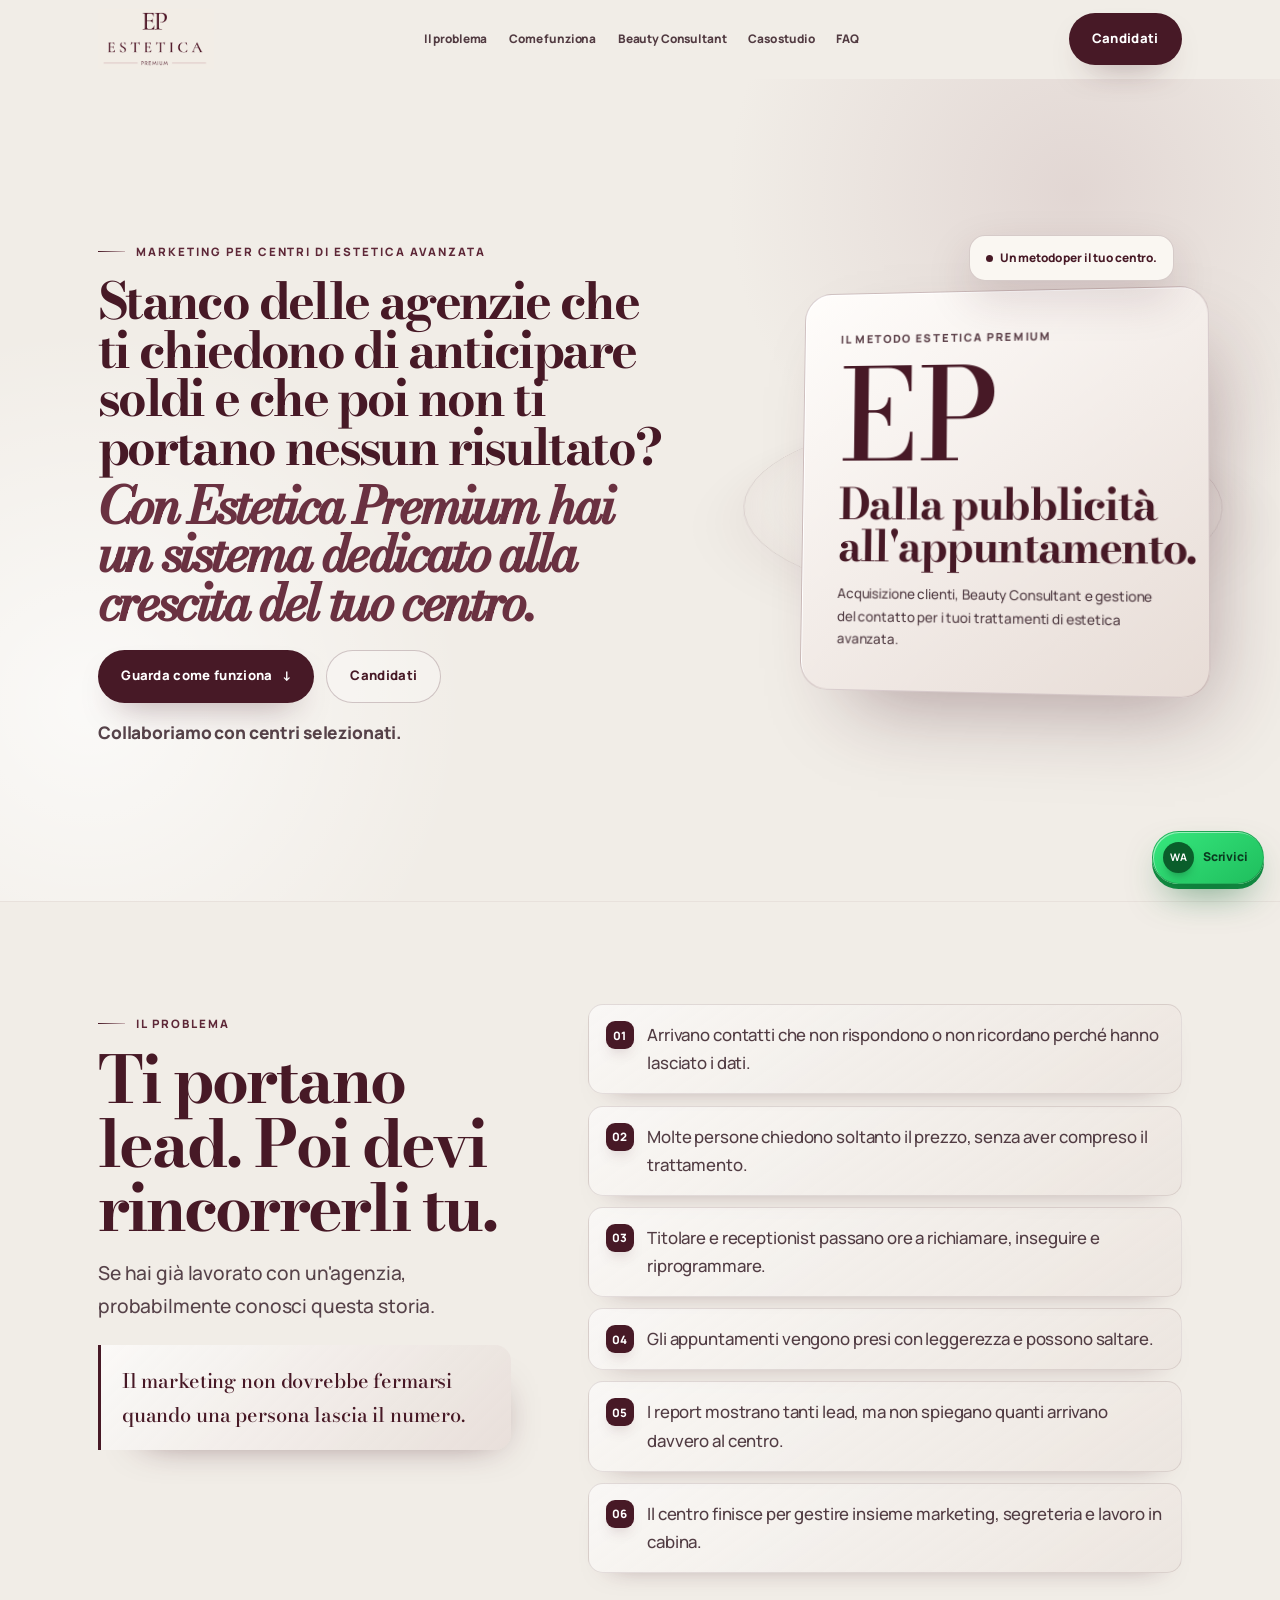
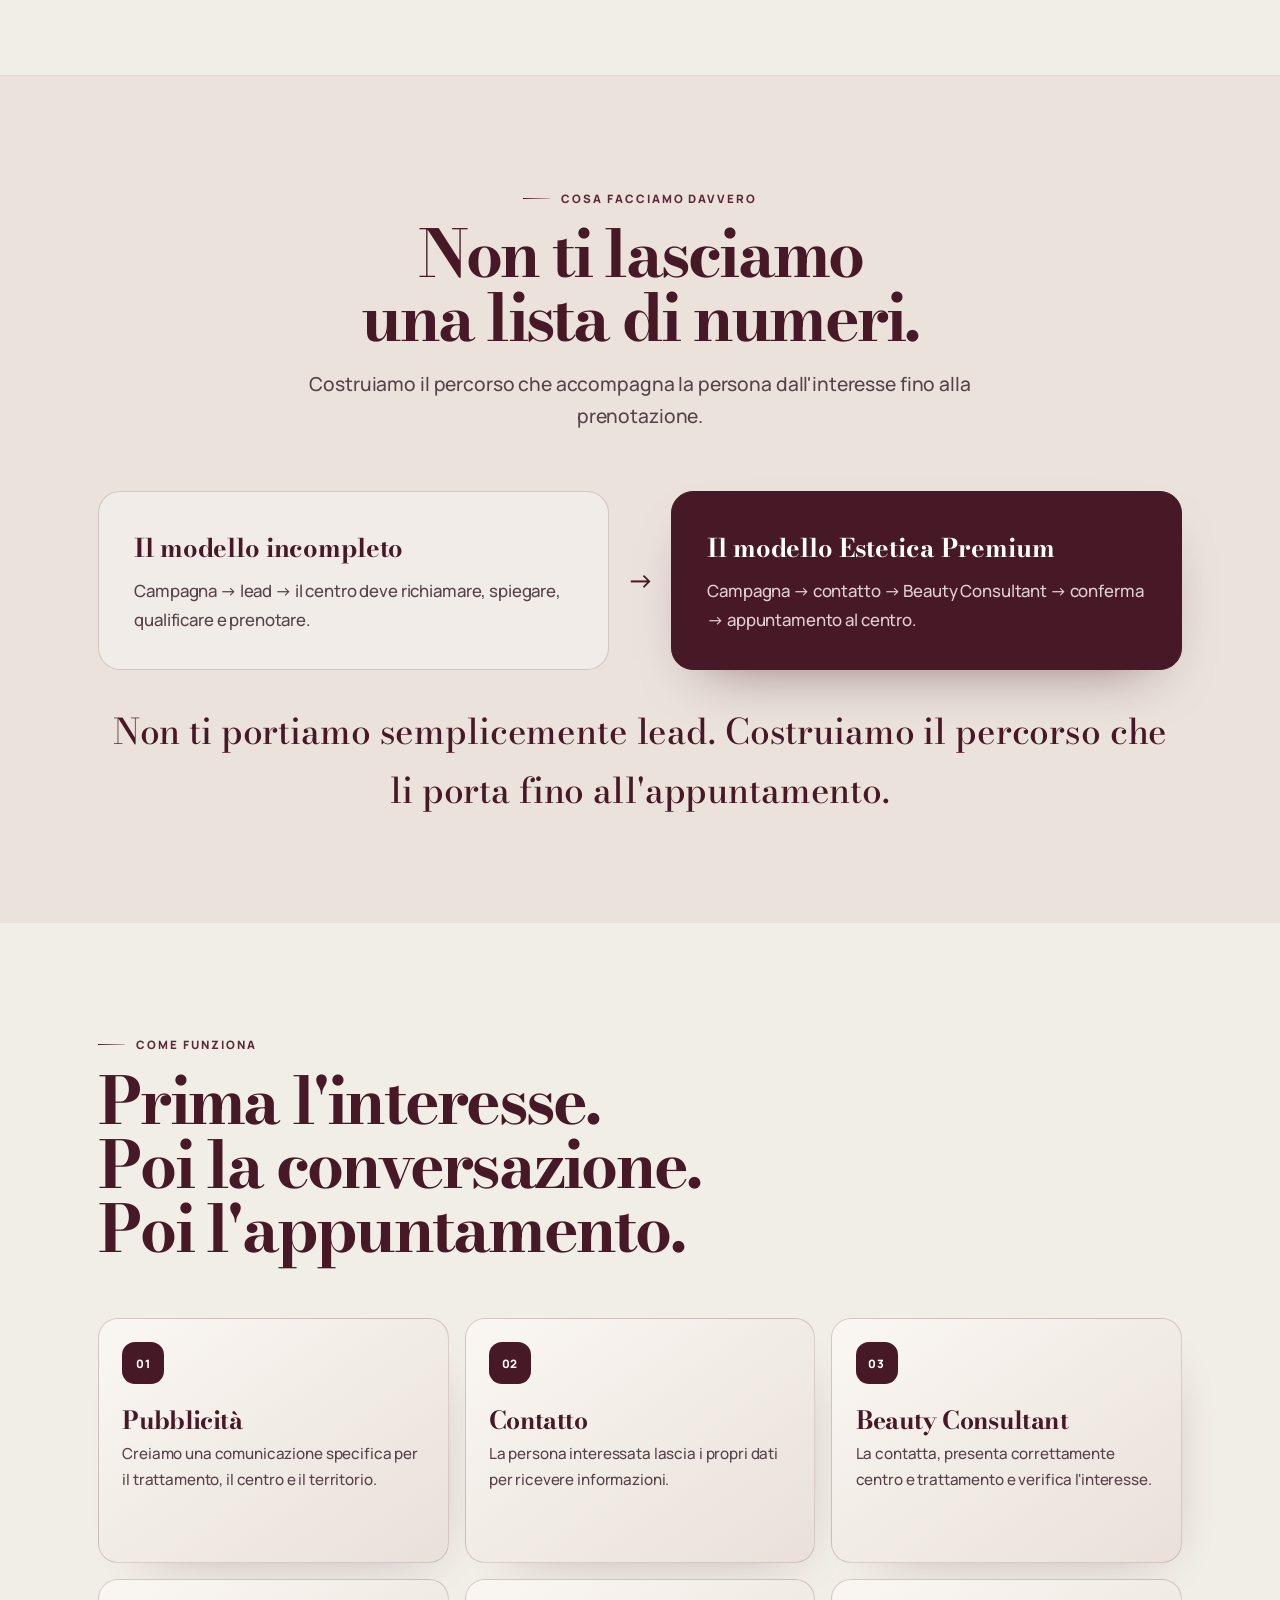
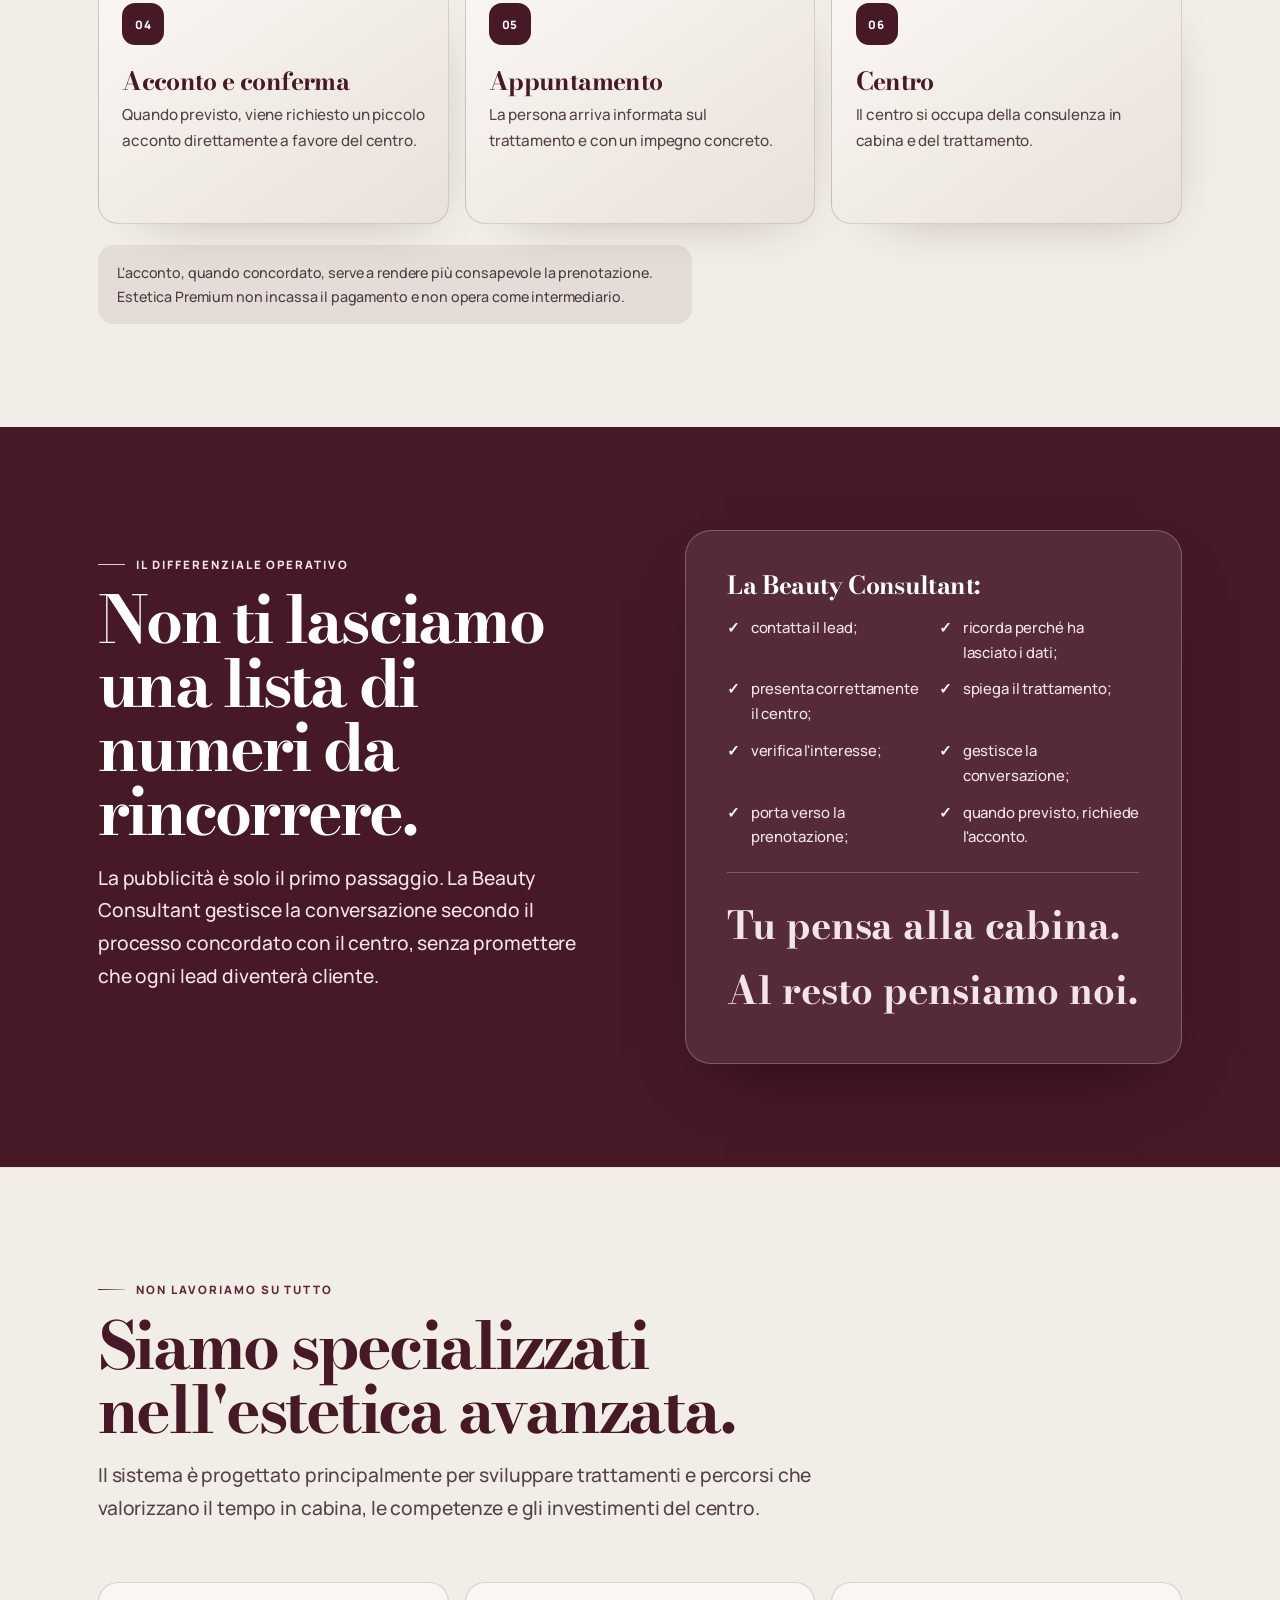
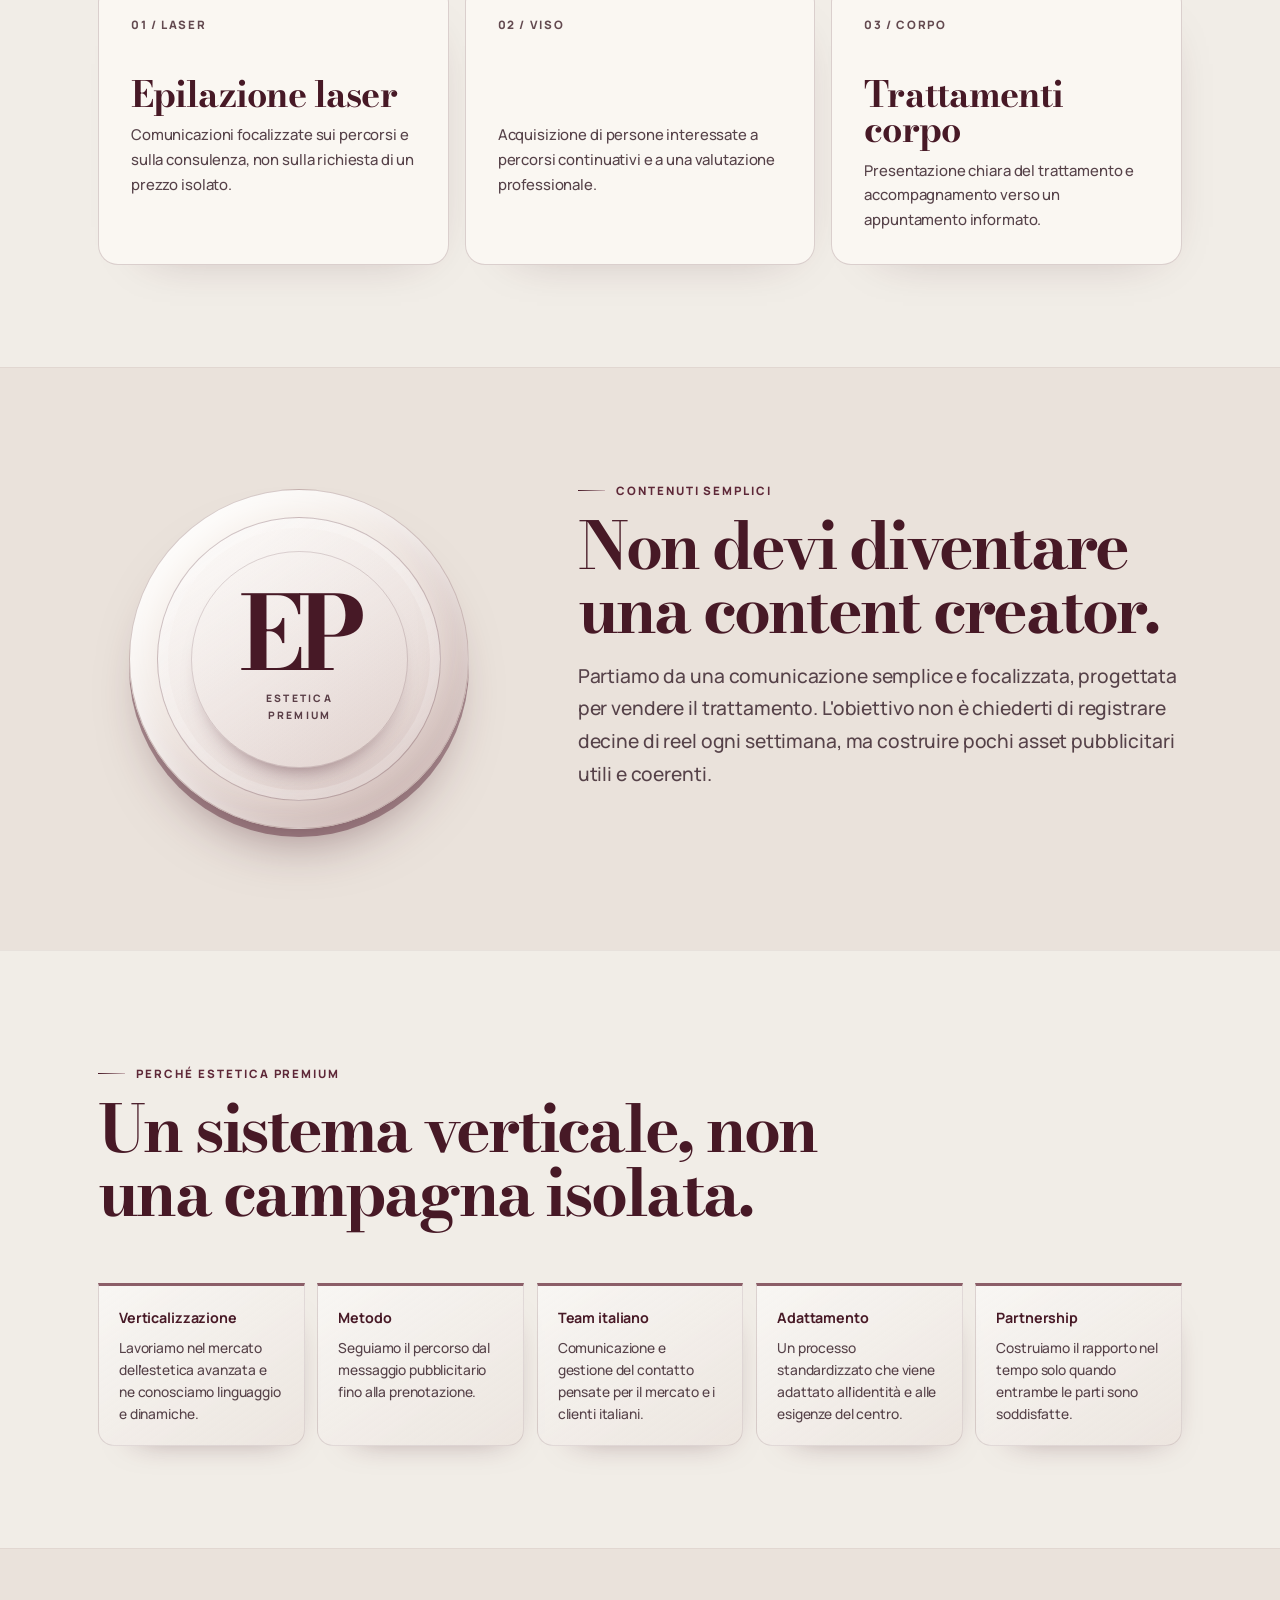
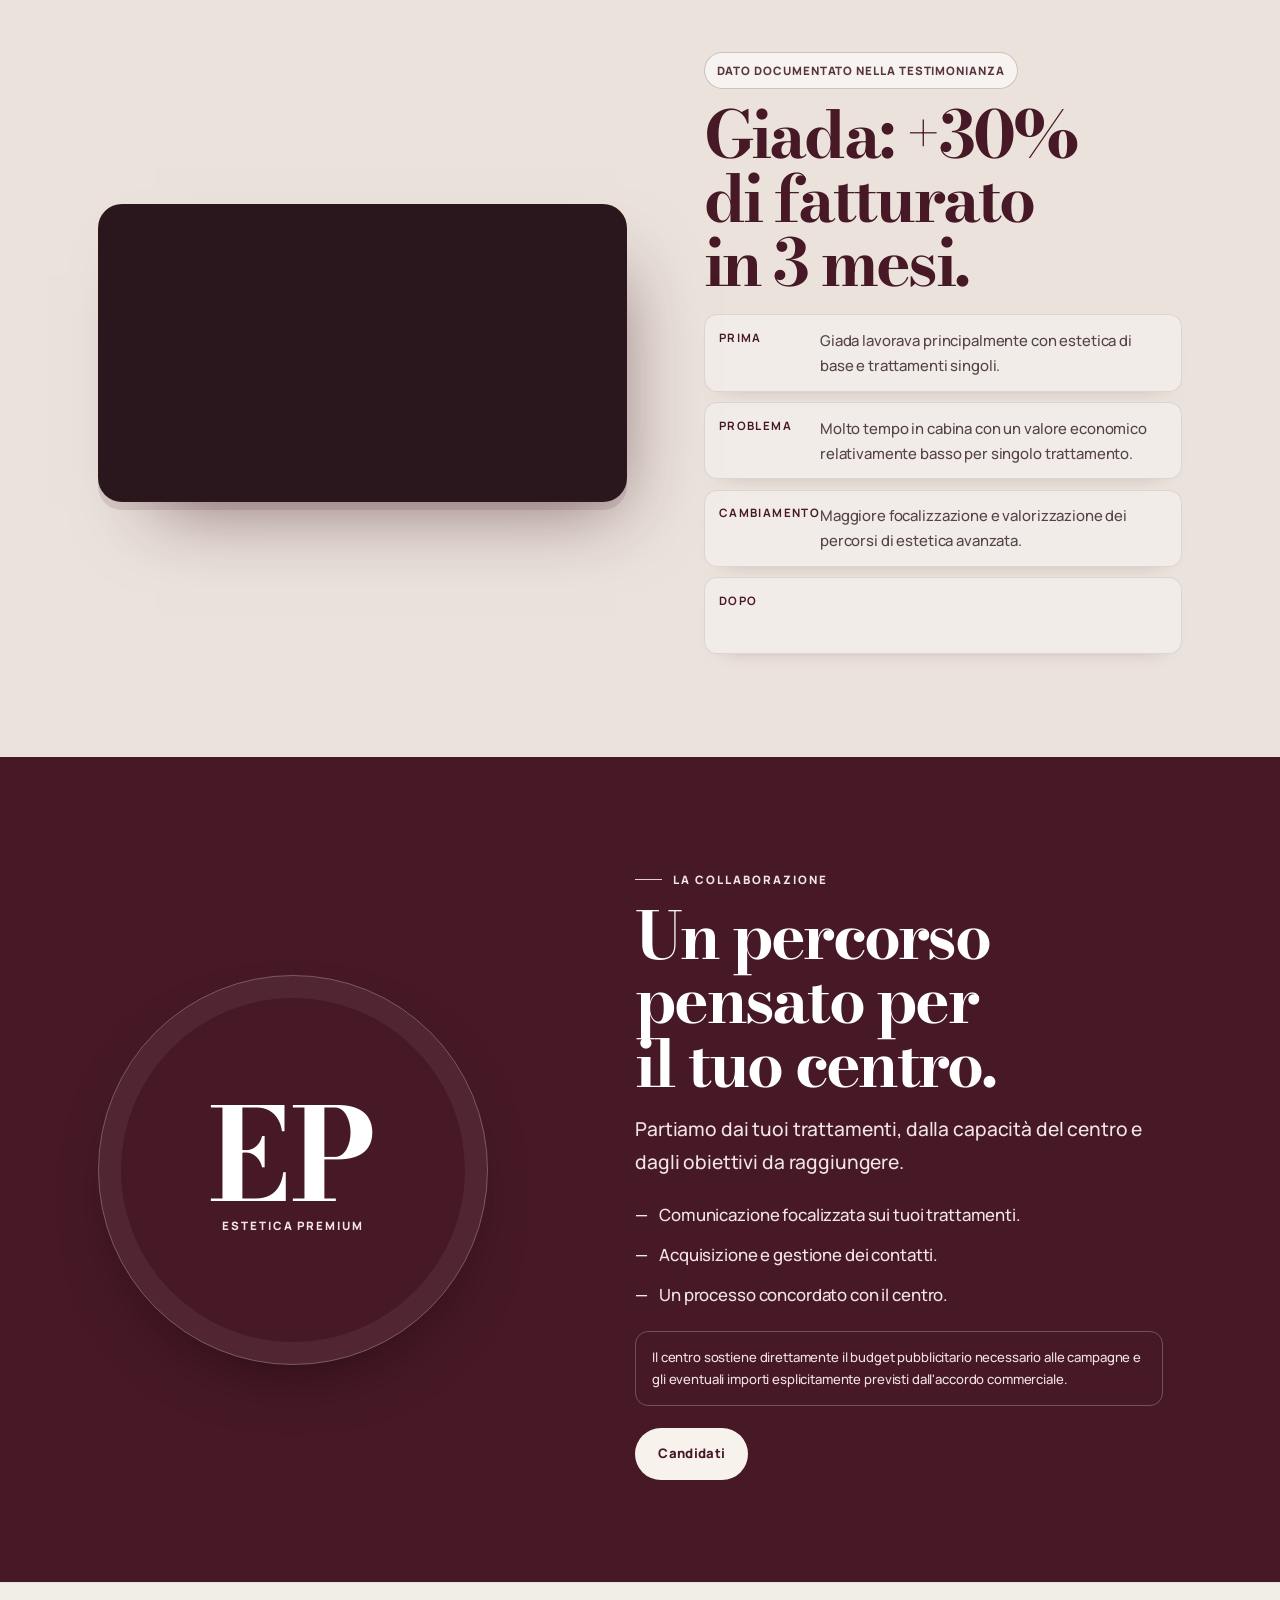
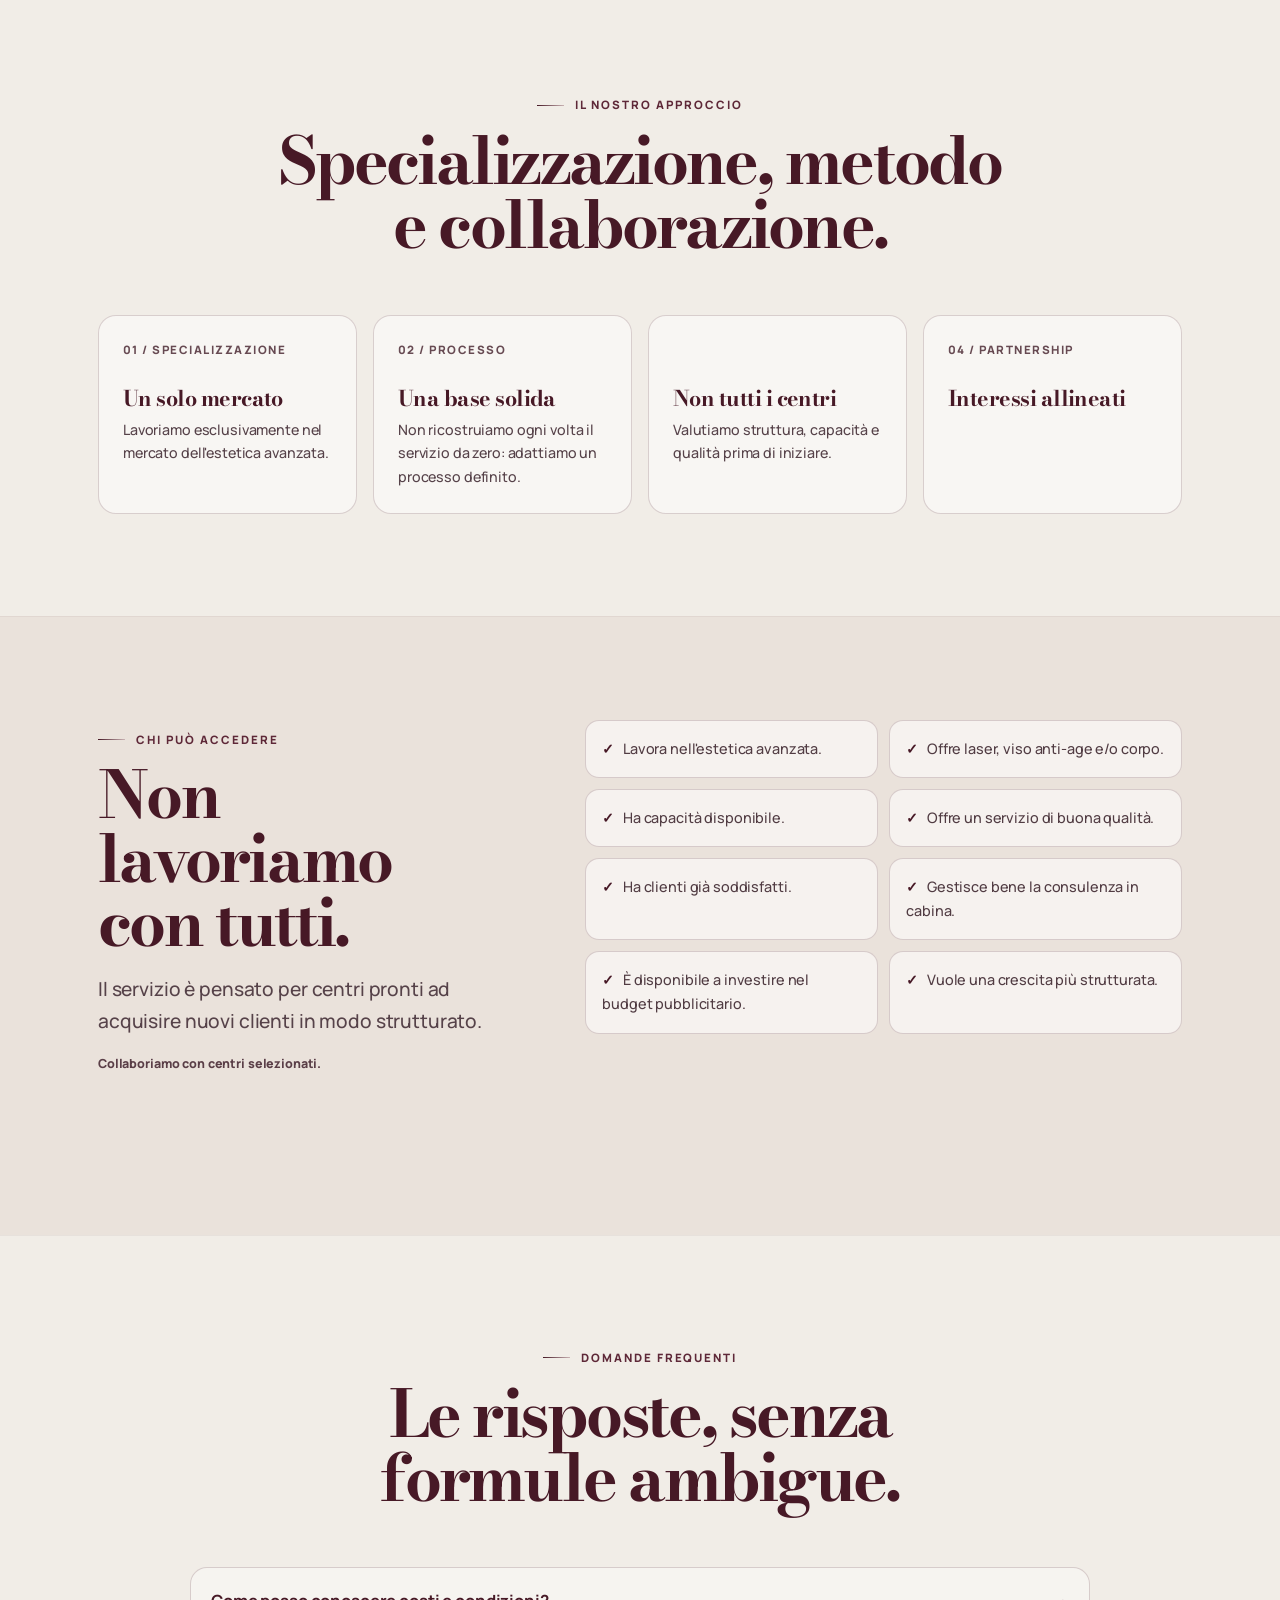
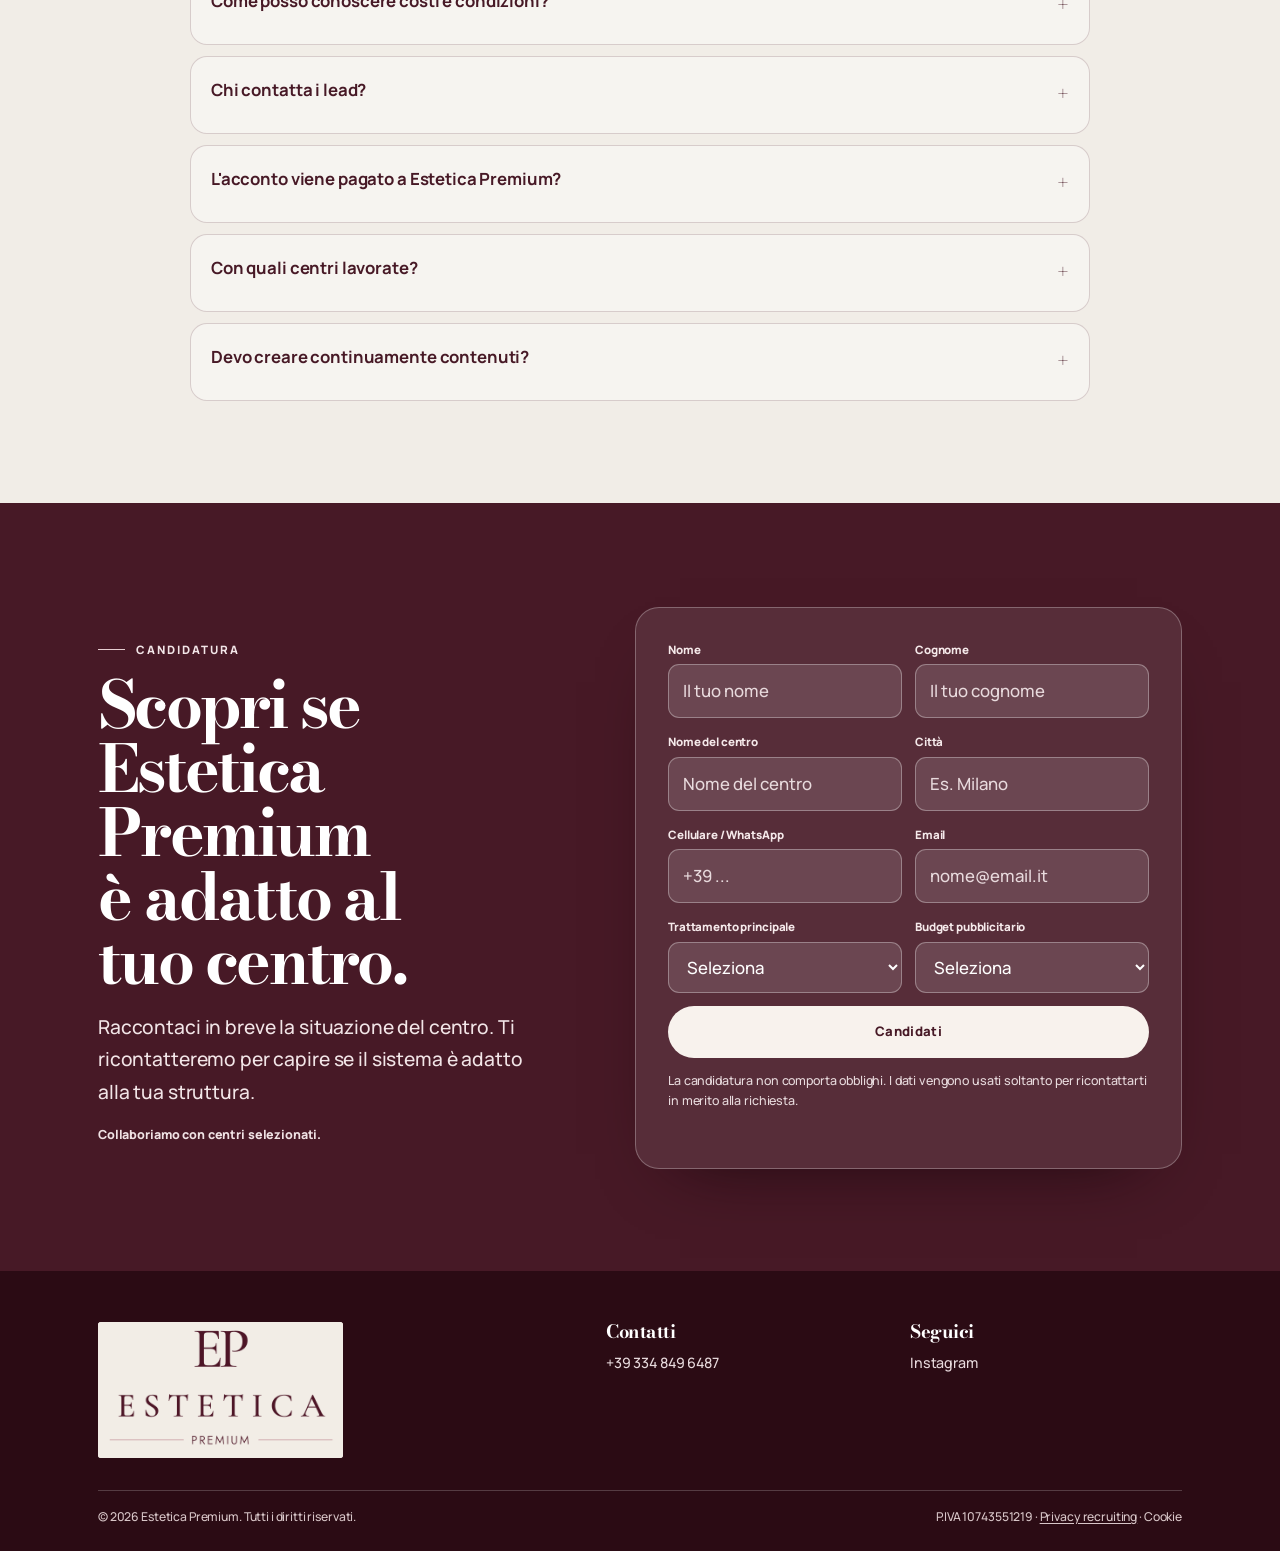
==== commit b74d2339: "Aggiunge il link privacy senza estensione" ====
--- a/index.html
+++ b/index.html
@@ -260,7 +260,7 @@
   </section>
 </main>
 
-<footer><div class="wrap"><div class="footer-grid"><div><a href="#top" aria-label="Estetica Premium — home"><span class="footer-logo"><img src="assets/logo-premium.png" alt="Estetica Premium" /></span></a></div><div class="footer-col"><h3 class="footer-title">Contatti</h3><p><a href="https://wa.me/393348496487" target="_blank" rel="noopener" data-track="whatsapp_click">+39 334 849 6487</a></p></div><div class="footer-col"><h3 class="footer-title">Seguici</h3><p><a href="https://www.instagram.com/estetica.clienti/" target="_blank" rel="noopener">Instagram</a></p></div></div><div class="footer-legal"><span>© <span id="year">2026</span> Estetica Premium. Tutti i diritti riservati.</span><span>P.IVA 10743551219 · <a href="privacy-recruiting.html" style="color:inherit;text-decoration:underline;text-underline-offset:.2em">Privacy recruiting</a> · Cookie</span></div></div></footer>
+<footer><div class="wrap"><div class="footer-grid"><div><a href="#top" aria-label="Estetica Premium — home"><span class="footer-logo"><img src="assets/logo-premium.png" alt="Estetica Premium" /></span></a></div><div class="footer-col"><h3 class="footer-title">Contatti</h3><p><a href="https://wa.me/393348496487" target="_blank" rel="noopener" data-track="whatsapp_click">+39 334 849 6487</a></p></div><div class="footer-col"><h3 class="footer-title">Seguici</h3><p><a href="https://www.instagram.com/estetica.clienti/" target="_blank" rel="noopener">Instagram</a></p></div></div><div class="footer-legal"><span>© <span id="year">2026</span> Estetica Premium. Tutti i diritti riservati.</span><span>P.IVA 10743551219 · <a href="/privacy/" style="color:inherit;text-decoration:underline;text-underline-offset:.2em">Privacy recruiting</a> · Cookie</span></div></div></footer>
 
 <a class="wa-float" href="https://wa.me/393348496487?text=Salve%2C%20vorrei%20informazioni%20sui%20servizi%20di%20Estetica%20Premium%20per%20il%20mio%20centro." target="_blank" rel="noopener" aria-label="Candidati su WhatsApp" data-track="whatsapp_click"><b aria-hidden="true">WA</b><span>Scrivici</span></a>
 
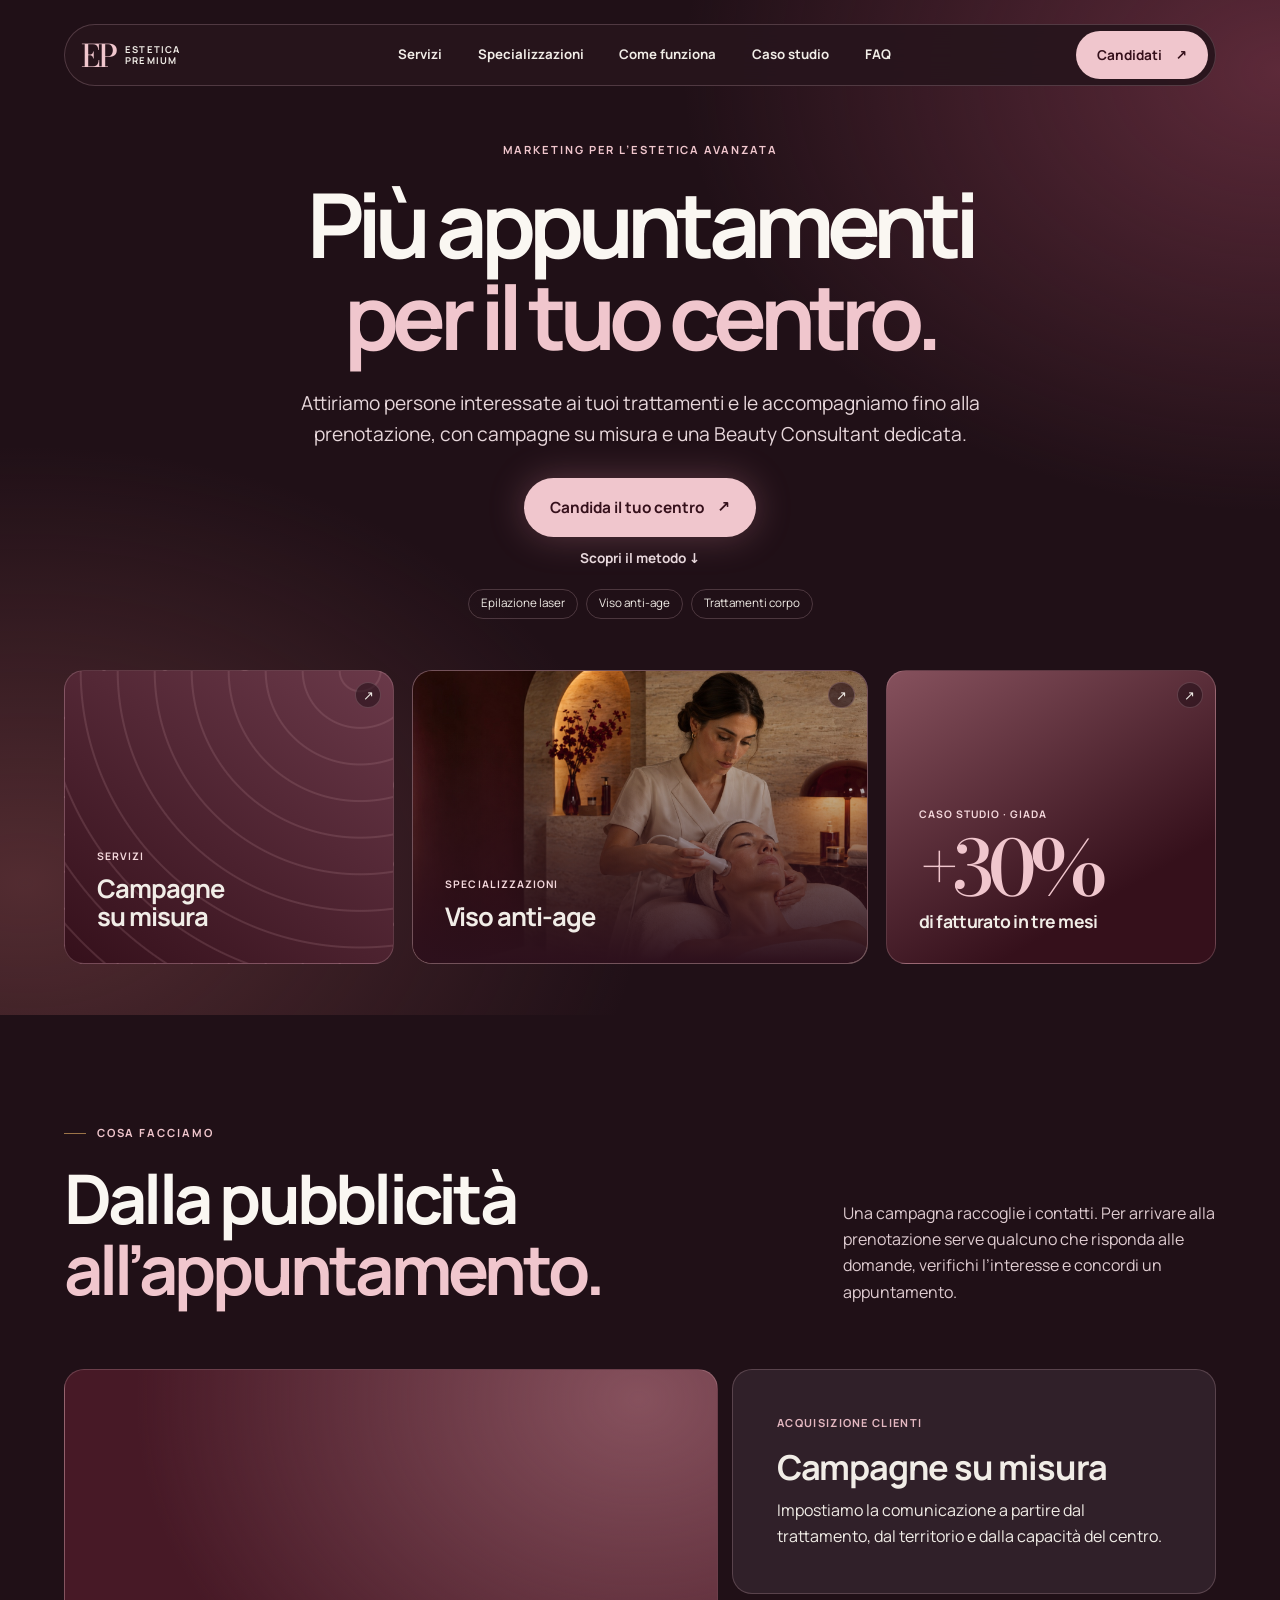
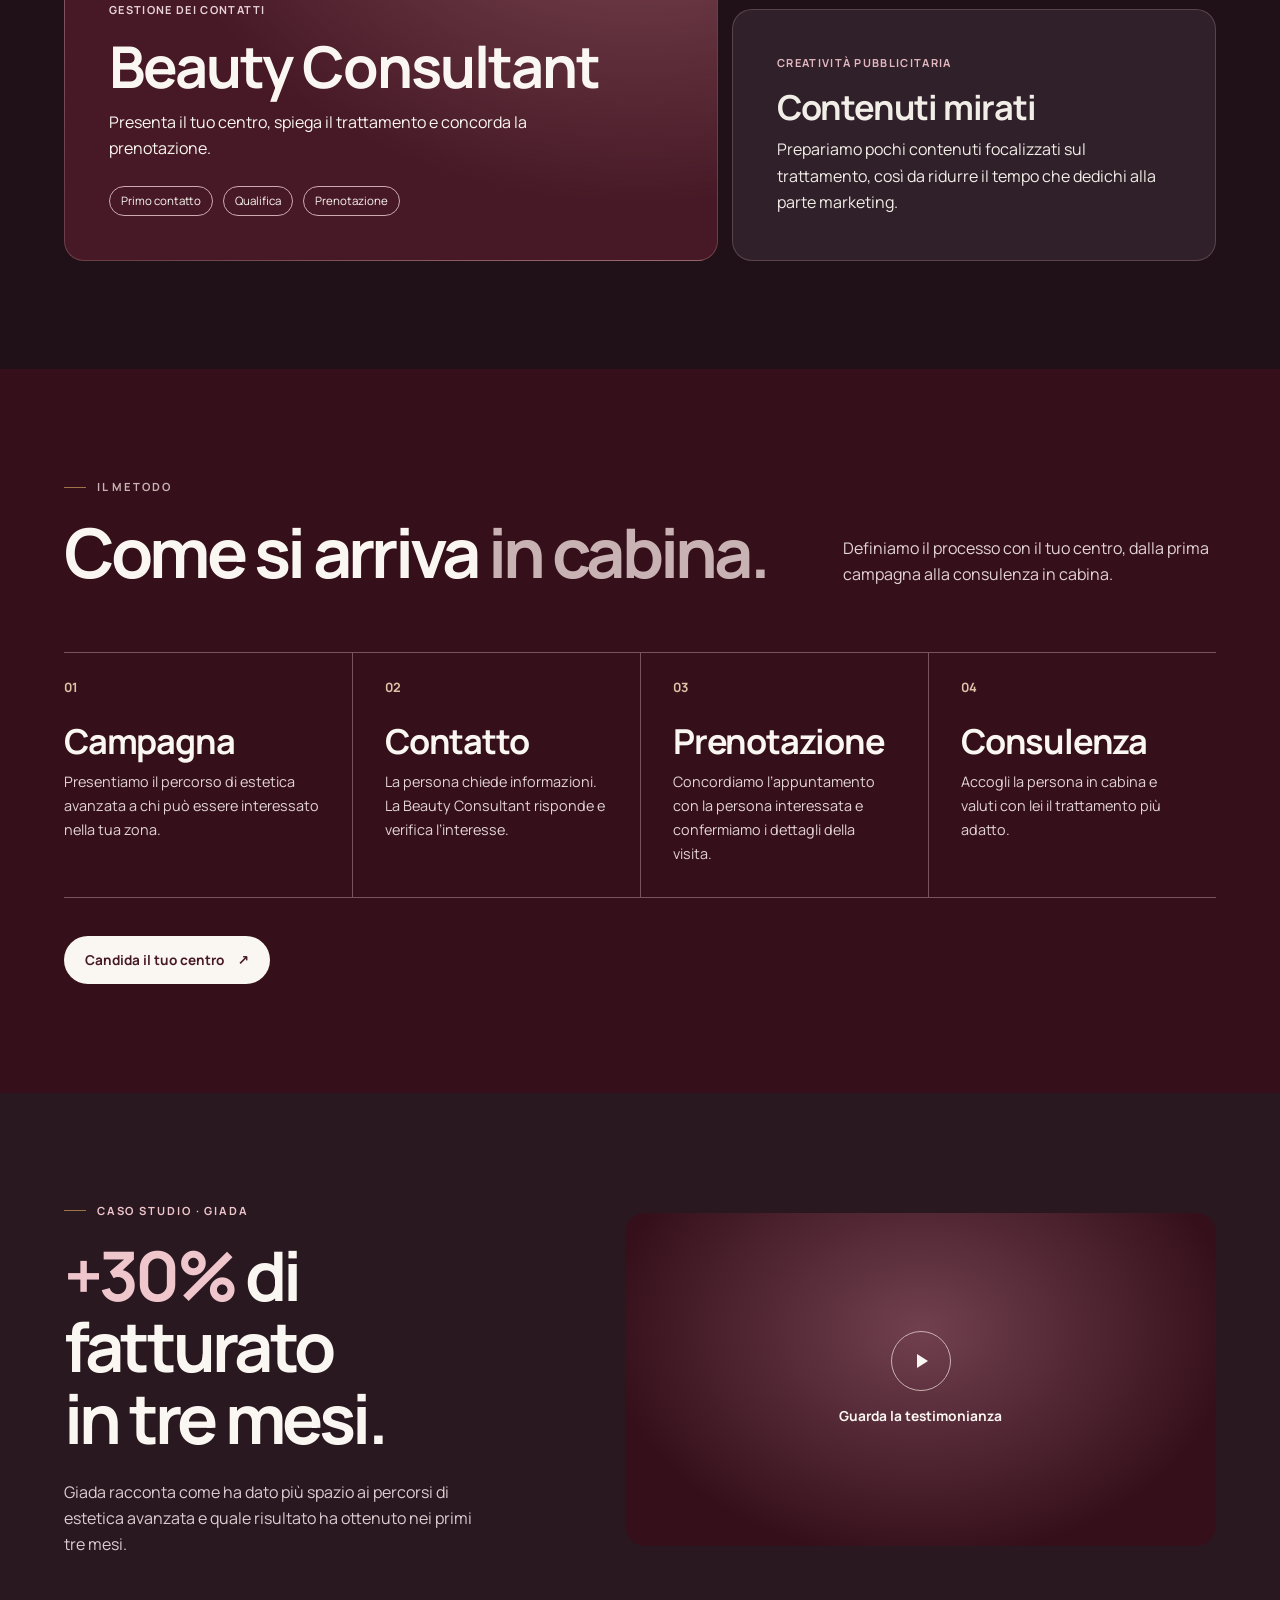
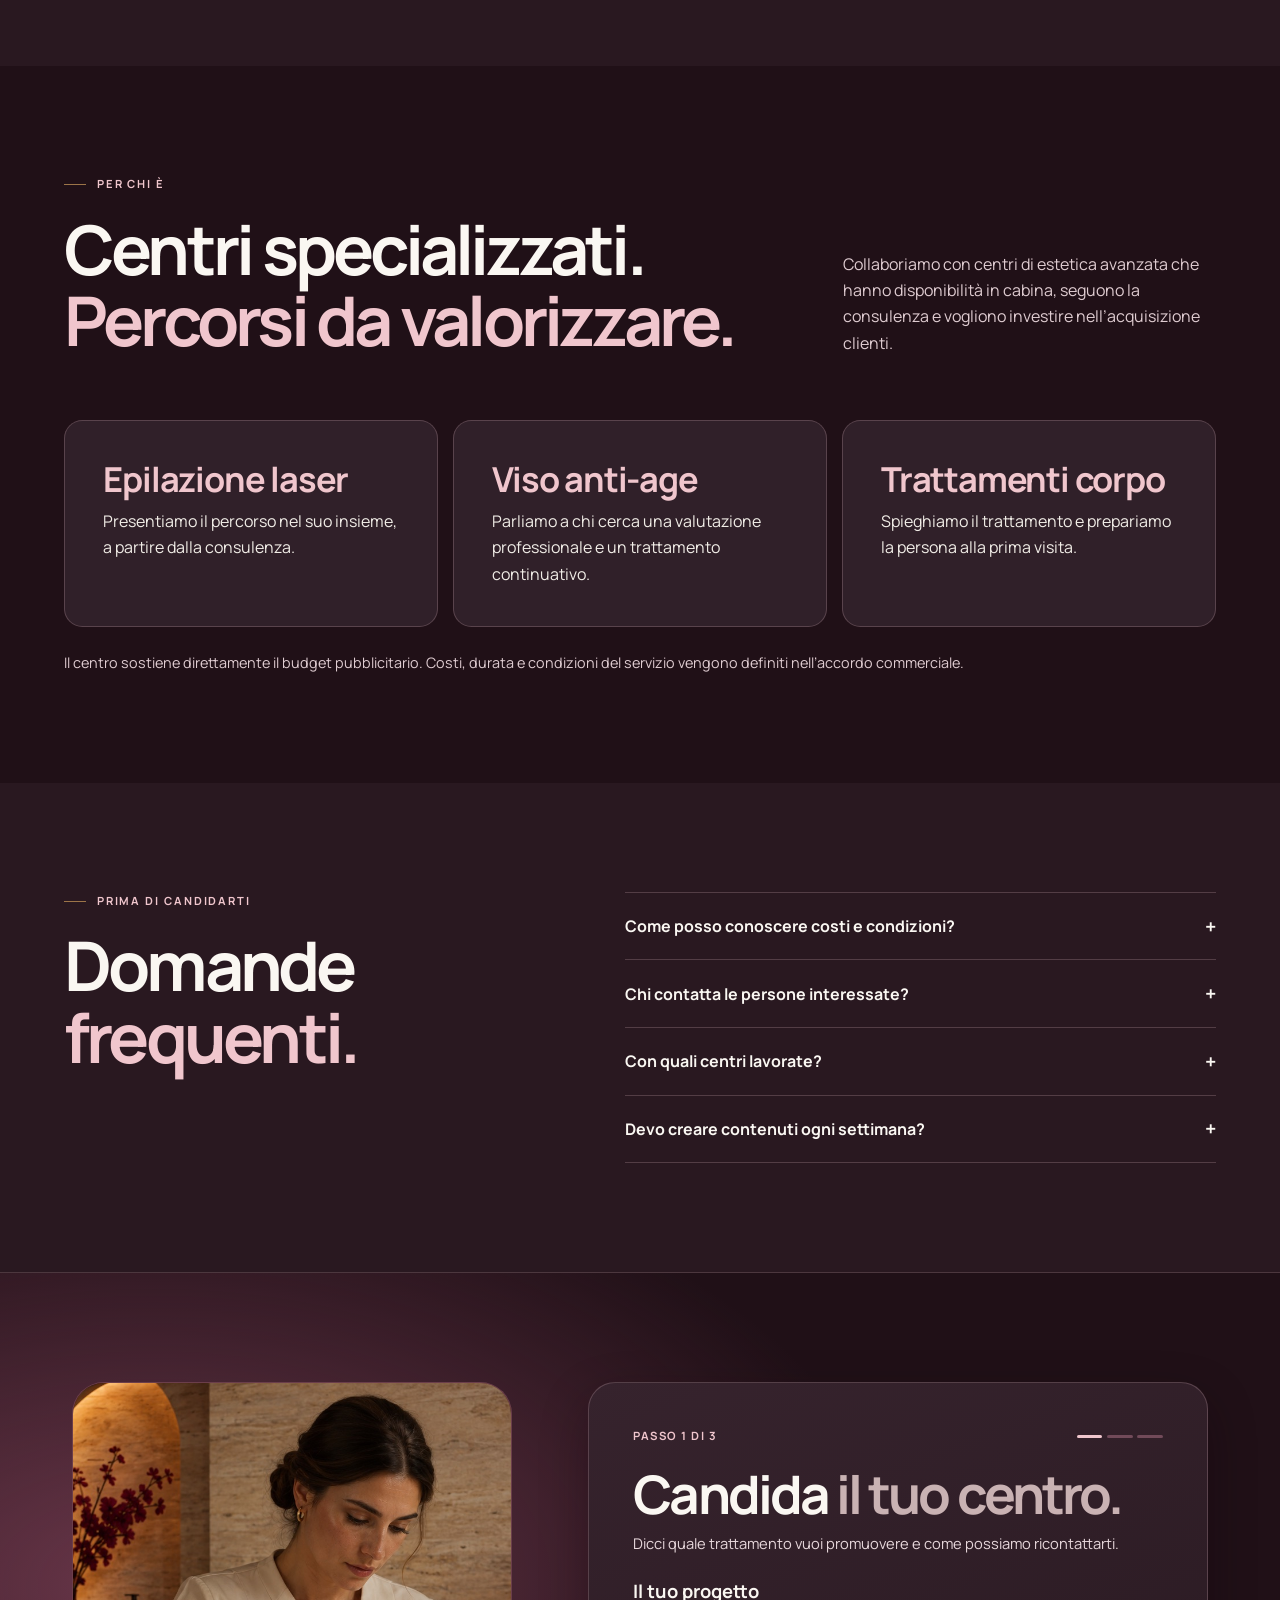
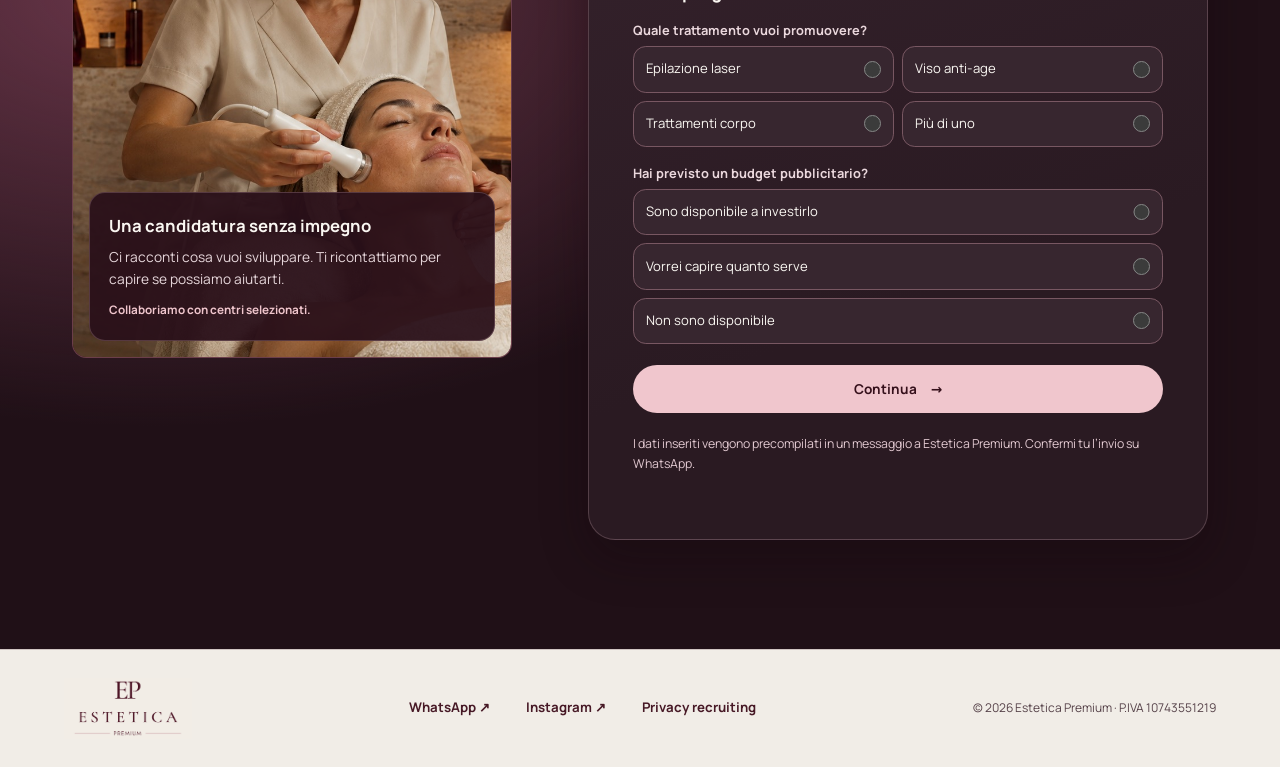
==== commit 94718bea: "Pubblica la nuova home di Estetica Premium" ====
--- a/index.html
+++ b/index.html
@@ -9,7 +9,7 @@
 <title>Estetica Premium — Marketing per centri di estetica avanzata</title>
 <meta name="description" content="Acquisizione clienti e Beauty Consultant per centri di estetica avanzata. Scopri il metodo Estetica Premium per laser, viso anti-age e corpo." />
 <link rel="canonical" href="https://estetica-premium.it/" />
-<meta name="theme-color" content="#F1EDE7" />
+<meta name="theme-color" content="#201017" />
 <meta property="og:title" content="Estetica Premium — Marketing per centri estetici" />
 <meta property="og:description" content="Acquisizione clienti e Beauty Consultant per centri di estetica avanzata: laser, viso anti-age e corpo." />
 <meta property="og:type" content="website" />
@@ -20,264 +20,268 @@
 <meta name="twitter:title" content="Estetica Premium — Marketing per centri estetici" />
 <meta name="twitter:description" content="Acquisizione clienti e Beauty Consultant per centri di estetica avanzata: laser, viso anti-age e corpo." />
 <meta name="twitter:image" content="https://estetica-premium.it/assets/logo-premium.png" />
-<style>
-  @font-face{font-family:'Bodoni Moda';font-style:normal;font-weight:500;font-display:swap;src:url('assets/fonts/bodoni-moda-500.ttf') format('truetype')}
-  @font-face{font-family:'Bodoni Moda';font-style:normal;font-weight:600;font-display:swap;src:url('assets/fonts/bodoni-moda-600.ttf') format('truetype')}
-  @font-face{font-family:'Bodoni Moda';font-style:normal;font-weight:700;font-display:swap;src:url('assets/fonts/bodoni-moda-700.ttf') format('truetype')}
-  @font-face{font-family:'Bodoni Moda';font-style:italic;font-weight:500;font-display:swap;src:url('assets/fonts/bodoni-moda-500-italic.ttf') format('truetype')}
-  @font-face{font-family:'Manrope';font-style:normal;font-weight:400;font-display:swap;src:url('assets/fonts/manrope-400.ttf') format('truetype')}
-  @font-face{font-family:'Manrope';font-style:normal;font-weight:500;font-display:swap;src:url('assets/fonts/manrope-500.ttf') format('truetype')}
-  @font-face{font-family:'Manrope';font-style:normal;font-weight:600;font-display:swap;src:url('assets/fonts/manrope-600.ttf') format('truetype')}
-  @font-face{font-family:'Manrope';font-style:normal;font-weight:700;font-display:swap;src:url('assets/fonts/manrope-700.ttf') format('truetype')}
-  @font-face{font-family:'Manrope';font-style:normal;font-weight:800;font-display:swap;src:url('assets/fonts/manrope-800.ttf') format('truetype')}
-
-  *,*::before,*::after{box-sizing:border-box;margin:0;padding:0}
-  html{scroll-behavior:smooth;-webkit-text-size-adjust:100%}
-  body{--ivory:#F1EDE7;--ivory-2:#EAE2DB;--paper:#FAF7F2;--wine:#471926;--wine-2:#35101B;--blush:#C9B2B3;--bronze:#9C7448;--ink:#261A1E;--muted:#564249;--line:rgba(71,25,38,.18);--ok:#496B57;--max:1180px;--pad:clamp(1.1rem,4.5vw,3rem);--serif:'Bodoni Moda','Didot',serif;--sans:'Manrope','Avenir Next',sans-serif;background:var(--ivory);color:var(--ink);font-family:var(--sans);font-size:clamp(.97rem,.35vw + .91rem,1.05rem);font-weight:500;line-height:1.67;letter-spacing:-.008em;-webkit-font-smoothing:antialiased;overflow-x:hidden}
-  img{display:block;max-width:100%}a{color:inherit;text-decoration:none}button,input,select{font:inherit}button{border:0;cursor:pointer}section{position:relative;padding-block:clamp(4.7rem,8vw,7.4rem);border-top:1px solid rgba(71,25,38,.055)}
-  .wrap{max-width:var(--max);margin-inline:auto;padding-inline:var(--pad)}
-  h1,h2,h3{font-family:var(--serif);color:var(--wine);font-weight:700;line-height:.98;text-wrap:balance}
-  h1{font-size:clamp(3.15rem,5.65vw,5.05rem);letter-spacing:-.052em}
-  h2{font-size:clamp(2.35rem,5.1vw,4.65rem);letter-spacing:-.042em}
-  h3{font-size:clamp(1.25rem,2vw,1.55rem);letter-spacing:-.025em}
-  p{max-width:66ch}.muted{color:var(--muted)}
-  .eyebrow{display:inline-flex;align-items:center;gap:.7rem;color:#5E2838;font-size:.72rem;font-weight:800;letter-spacing:.17em;text-transform:uppercase}
-  .eyebrow::before{content:"";width:27px;height:1px;background:linear-gradient(90deg,var(--wine),var(--blush))}
-  .lead{color:var(--muted);font-size:clamp(1.05rem,1.5vw,1.22rem);line-height:1.7}
-  .section-head{max-width:790px;margin-bottom:clamp(2.2rem,4.5vw,3.8rem)}.section-head.center{text-align:center;margin-inline:auto}.section-head.center .eyebrow{justify-content:center}.section-head h2{margin:.9rem 0 1.1rem}
-  .alt{background:var(--ivory-2)}.wine-section{background:var(--wine);color:#F9F3EF}.wine-section h2,.wine-section h3,.wine-section strong{color:#fff}.wine-section .eyebrow{color:#F2E5E7}.wine-section .eyebrow::before{background:#E5CED1}.wine-section .lead,.wine-section p{color:#F2E5E7}
-
-  .btn{display:inline-flex;align-items:center;justify-content:center;gap:.55rem;min-height:50px;padding:.92rem 1.45rem;border-radius:999px;font-size:.82rem;font-weight:800;letter-spacing:.025em;transition:transform .18s,box-shadow .2s,background .2s,border-color .2s}.btn:focus-visible{outline:3px solid rgba(71,25,38,.24);outline-offset:3px}.btn-primary{background:var(--wine);color:#fff;box-shadow:0 16px 34px -20px rgba(71,25,38,.75)}.btn-primary:hover{background:var(--wine-2);transform:translateY(-2px)}.btn-secondary{border:1px solid rgba(71,25,38,.22);color:var(--wine);background:rgba(255,255,255,.25)}.btn-secondary:hover{border-color:var(--wine);transform:translateY(-2px)}.btn-light{background:#F8F2ED;color:var(--wine)}.btn-light:hover{background:#fff;transform:translateY(-2px)}
-
-  header{position:sticky;top:0;z-index:80;background:rgba(241,237,231,.94);border-bottom:1px solid transparent;backdrop-filter:blur(16px);transition:border-color .25s,box-shadow .25s}header.scrolled{border-color:var(--line);box-shadow:0 10px 32px rgba(71,25,38,.05)}.nav-inner{min-height:78px;display:flex;align-items:center;justify-content:space-between;gap:1rem}.brand-crop{position:relative;display:block;width:116px;height:60px;overflow:hidden;background:var(--ivory)}.brand-crop img{position:absolute;max-width:none;width:154px;left:-20px;top:-21px}.nav-links{display:flex;align-items:center;gap:1.35rem}.nav-links a{color:#523B42;font-size:.74rem;font-weight:800}.nav-links a:hover{color:var(--wine)}.nav-cta{display:flex;align-items:center;gap:.7rem}
-
-  .hero{min-height:calc(100svh - 78px);display:grid;align-items:center;padding-block:clamp(3.4rem,6.5vw,6.2rem);overflow:hidden;border-top:0;background:radial-gradient(circle at 84% 14%,rgba(201,178,179,.38),transparent 27%),radial-gradient(circle at 7% 76%,rgba(255,255,255,.7),transparent 28%)}
-  .hero-grid{display:grid;grid-template-columns:minmax(0,1.08fr) minmax(350px,.72fr);gap:clamp(2.5rem,7vw,7rem);align-items:center}.hero-copy{position:relative;z-index:2}.hero h1{margin:1rem 0 1.1rem;max-width:19ch;font-size:clamp(2.9rem,3.95vw,3.6rem);line-height:.96}.hero h1 em{display:block;margin-top:.2em;color:#6A3141;font-weight:700}.hero-copy>p{color:var(--muted);font-size:clamp(1.03rem,1.35vw,1.19rem);max-width:59ch}.hero-actions{display:flex;flex-wrap:wrap;gap:.75rem;margin-top:1.4rem}.availability{margin-top:1rem;color:#5A3E47;font-size:.78rem;font-weight:800}
-  .offer-visual{position:relative;min-height:500px;display:grid;place-items:center;perspective:1100px}.offer-ring{position:absolute;width:min(38vw,470px);aspect-ratio:1;border:1px solid rgba(71,25,38,.13);border-radius:50%;transform:rotateX(68deg) rotateZ(-10deg);box-shadow:inset 0 0 65px rgba(201,178,179,.22),0 26px 65px rgba(71,25,38,.06)}.offer-ring::after{content:"";position:absolute;inset:18%;border:1px solid rgba(71,25,38,.11);border-radius:50%}
-  .offer-card{position:relative;width:min(94%,410px);padding:clamp(1.7rem,4vw,2.5rem);border:1px solid rgba(71,25,38,.21);border-radius:28px;background:linear-gradient(145deg,#FFFDFB,#E7DCD6);box-shadow:24px 38px 80px -30px rgba(71,25,38,.4),inset 1px 1px 0 #fff;transform:rotateY(-7deg) rotateX(3deg);transform-style:preserve-3d}.offer-card>*{transform:translateZ(12px)}.offer-card small{display:block;color:#5A3E47;font-size:.7rem;font-weight:800;letter-spacing:.15em;text-transform:uppercase}.offer-card .days{font-family:var(--serif);font-size:clamp(5.4rem,10vw,8rem);line-height:.83;color:var(--wine);margin:.9rem 0}.offer-card .days span{font-family:var(--sans);font-size:.7rem;font-weight:800;letter-spacing:.17em;text-transform:uppercase}.offer-card h2{font-size:clamp(1.8rem,3.4vw,2.7rem)}.offer-card p{margin-top:1rem;color:#513C43;font-size:.84rem}.offer-tag{position:absolute;right:2%;top:-1%;padding:.75rem 1rem;border-radius:16px;background:#FAF7F2;border:1px solid rgba(71,25,38,.2);box-shadow:0 18px 45px rgba(71,25,38,.15);color:var(--wine);font-size:.74rem;font-weight:800}.offer-tag::before{content:"";display:inline-block;width:7px;height:7px;margin-right:.45rem;border-radius:50%;background:var(--wine)}
-
-  .vsl-section[hidden]{display:none}.video-shell{max-width:940px;margin-inline:auto}.video-frame{position:relative;aspect-ratio:16/9;border:1px solid var(--line);border-radius:26px;overflow:hidden;background:#2A171D;box-shadow:0 34px 80px -38px rgba(71,25,38,.55)}.video-frame iframe{position:absolute;inset:0;width:100%;height:100%;border:0}
-
-  .problem-grid{display:grid;grid-template-columns:.82fr 1.18fr;gap:clamp(2.2rem,6vw,6rem);align-items:start}.problem-list{display:grid;gap:.7rem}.problem-item{display:flex;gap:.85rem;padding:1rem 1.05rem;border:1px solid rgba(71,25,38,.12);border-radius:15px;background:linear-gradient(145deg,rgba(255,255,255,.58),rgba(231,221,215,.45));box-shadow:0 14px 28px -24px rgba(71,25,38,.55);color:#513C43}.problem-item span{flex:none;width:28px;height:28px;border-radius:9px;display:grid;place-items:center;background:var(--wine);box-shadow:0 8px 16px -10px rgba(71,25,38,.8);color:#fff;font-size:.72rem;font-weight:800}.problem-quote{margin-top:1.4rem;padding:1.2rem 1.3rem;border-left:3px solid var(--wine);border-radius:0 16px 16px 0;background:linear-gradient(135deg,rgba(255,255,255,.68),rgba(226,213,208,.56));box-shadow:16px 20px 38px -32px rgba(71,25,38,.7);color:var(--wine);font-family:var(--serif);font-size:1.25rem}
-
-  .difference{display:grid;grid-template-columns:1fr auto 1fr;gap:1.1rem;align-items:stretch}.difference-card{padding:clamp(1.5rem,3vw,2.2rem);border:1px solid var(--line);border-radius:22px;background:rgba(255,255,255,.34)}.difference-card strong{display:block;margin-bottom:.5rem;font-family:var(--serif);font-size:1.6rem;color:var(--wine)}.difference-card p{color:var(--muted)}.difference-card.complete{background:var(--wine);border-color:var(--wine);box-shadow:0 25px 60px -34px rgba(71,25,38,.65)}.difference-card.complete strong{color:#fff}.difference-card.complete p{color:#E1CFD1}.difference-arrow{display:grid;place-items:center;color:var(--wine);font-size:1.7rem}.core-line{margin-top:2rem;text-align:center;color:var(--wine);font-family:var(--serif);font-size:clamp(1.45rem,2.8vw,2.2rem)}
-
-  .process{display:grid;grid-template-columns:repeat(3,1fr);gap:1rem;counter-reset:flow}.process-step{position:relative;min-height:245px;padding:1.45rem;border:1px solid var(--line);border-radius:20px;background:linear-gradient(145deg,#FAF7F2,#E9E0DA);box-shadow:14px 24px 55px -42px rgba(71,25,38,.45)}.process-step::before{counter-increment:flow;content:counter(flow,decimal-leading-zero);display:grid;place-items:center;width:42px;height:42px;margin-bottom:1.5rem;border-radius:13px;background:var(--wine);color:#fff;font-size:.72rem;font-weight:800;letter-spacing:.05em}.process-step h3{margin-bottom:.55rem}.process-step p{color:var(--muted);font-size:.95rem}.process-note{margin-top:1.3rem;padding:1rem 1.2rem;border-radius:16px;background:rgba(71,25,38,.08);color:#513C43;font-size:.89rem}
-
-  .consultant-grid{display:grid;grid-template-columns:1fr 1fr;gap:clamp(2.5rem,7vw,7rem);align-items:center}.consultant-panel{position:relative;padding:clamp(1.6rem,4vw,2.6rem);border:1px solid rgba(255,255,255,.24);border-radius:26px;background:rgba(255,255,255,.08);box-shadow:0 30px 70px -40px #19060C}.consultant-panel h3{margin-bottom:1.1rem}.check-list{list-style:none;display:grid;grid-template-columns:1fr 1fr;gap:.75rem}.check-list li{display:flex;gap:.65rem;color:#F2E5E7;font-size:.93rem}.check-list li::before{content:"✓";color:#fff;font-weight:800}.cabin-line{margin-top:1.4rem;padding-top:1.3rem;border-top:1px solid rgba(255,255,255,.24);font-family:var(--serif);font-size:clamp(1.7rem,3vw,2.5rem);font-weight:700;color:#fff}
-
-  .focus-grid{display:grid;grid-template-columns:repeat(3,1fr);gap:1rem}.focus-card{padding:clamp(1.5rem,3vw,2rem);border:1px solid var(--line);border-radius:20px;background:var(--paper);box-shadow:12px 22px 50px -42px rgba(71,25,38,.4)}.focus-card .index{display:block;margin-bottom:2.6rem;color:#634A50;font-size:.72rem;font-weight:800;letter-spacing:.14em}.focus-card h3{font-size:clamp(1.65rem,3vw,2.25rem)}.focus-card p{margin-top:.7rem;color:var(--muted);font-size:.93rem}
-  .content-strip{display:grid;grid-template-columns:.8fr 1.2fr;gap:clamp(2rem,6vw,6rem);align-items:center}.content-mark{position:relative;width:min(100%,340px);aspect-ratio:1;margin-inline:auto;border:1px solid rgba(71,25,38,.2);border-radius:50%;display:grid;place-items:center;background:linear-gradient(145deg,#FFFDF9,#DCCAC4);box-shadow:inset 12px 12px 28px rgba(255,255,255,.72),inset -18px -20px 34px rgba(71,25,38,.12),0 34px 55px -28px rgba(71,25,38,.52),0 8px 0 #A98D91;transform-style:preserve-3d}.content-mark::before{content:"";position:absolute;inset:8%;border:1px solid rgba(71,25,38,.24);border-radius:50%;background:linear-gradient(145deg,rgba(255,255,255,.58),rgba(201,178,179,.2));box-shadow:inset 0 0 0 10px rgba(255,255,255,.18);transform:translateZ(18px)}.content-mark::after{content:"";position:absolute;inset:18%;border:1px solid rgba(71,25,38,.16);border-radius:50%;box-shadow:0 18px 24px -18px rgba(71,25,38,.6);transform:translateZ(28px)}.content-seal{position:relative;z-index:2;display:grid;place-items:center;text-align:center;transform:translateZ(42px)}.content-seal .ep{color:var(--wine);font-family:var(--serif);font-size:clamp(4.6rem,8vw,6.4rem);font-weight:700;line-height:.78;letter-spacing:-.07em}.content-seal small{display:block;margin-top:1rem;color:#5A3E47;font-size:.64rem;font-weight:800;letter-spacing:.22em;line-height:1.7;text-transform:uppercase}
-
-  .why-grid{display:grid;grid-template-columns:repeat(5,1fr);gap:.8rem}.why-item{padding:1.25rem;border:1px solid rgba(71,25,38,.13);border-top:3px solid #8B5E68;border-radius:0 0 16px 16px;background:linear-gradient(145deg,rgba(255,255,255,.5),rgba(228,216,210,.35));box-shadow:10px 18px 34px -30px rgba(71,25,38,.6)}.why-item strong{display:block;margin-bottom:.45rem;color:var(--wine);font-size:.89rem}.why-item p{color:var(--muted);font-size:.86rem;line-height:1.6}
-
-  .case-grid{display:grid;grid-template-columns:1.05fr .95fr;gap:clamp(2.5rem,6vw,5.5rem);align-items:center}.case-video{position:relative;aspect-ratio:16/9;border:1px solid rgba(71,25,38,.18);border-radius:24px;overflow:hidden;background:#2A171D;box-shadow:24px 38px 72px -34px rgba(71,25,38,.58),0 8px 0 rgba(71,25,38,.12)}.case-video iframe{position:absolute;inset:0;width:100%;height:100%;border:0}.result-badge{display:inline-flex;align-items:center;gap:.55rem;padding:.5rem .75rem;border:1px solid rgba(71,25,38,.23);border-radius:999px;color:#5A3540;background:rgba(255,255,255,.58);font-size:.72rem;font-weight:800;letter-spacing:.08em;text-transform:uppercase}.case-copy h2{margin:.9rem 0 1.2rem}.case-stages{display:grid;gap:.65rem}.case-stage{display:grid;grid-template-columns:85px 1fr;gap:1rem;padding:.8rem .9rem;border:1px solid rgba(71,25,38,.11);border-radius:13px;background:rgba(255,255,255,.34);box-shadow:0 10px 22px -22px rgba(71,25,38,.65)}.case-stage strong{color:var(--wine);font-size:.72rem;letter-spacing:.12em;text-transform:uppercase}.case-stage p{color:var(--muted);font-size:.93rem}
-
-  .offer-section-grid{display:grid;grid-template-columns:.9fr 1.1fr;gap:clamp(2.5rem,7vw,7rem);align-items:center}.month-mark{width:min(100%,390px);aspect-ratio:1;border-radius:50%;display:grid;place-items:center;text-align:center;border:1px solid rgba(255,255,255,.28);box-shadow:inset 0 0 0 22px rgba(255,255,255,.055),0 28px 70px -40px #16050A}.month-mark b{display:block;font-family:var(--serif);font-size:clamp(5.6rem,10vw,8rem);line-height:.78;color:#fff}.month-mark span{display:block;margin-top:.7rem;color:#F2E5E7;font-size:.72rem;font-weight:800;letter-spacing:.17em;text-transform:uppercase}.offer-copy h2{margin:.9rem 0 1.1rem}.offer-points{list-style:none;display:grid;gap:.75rem;margin:1.4rem 0}.offer-points li{display:flex;gap:.7rem;color:#F2E5E7}.offer-points li::before{content:"—";color:#fff}.legal-note{padding:.9rem 1rem;border:1px solid rgba(255,255,255,.24);border-radius:13px;color:#F0E2E4!important;font-size:.82rem!important}
-
-  .reason-grid{display:grid;grid-template-columns:repeat(4,1fr);gap:1rem}.reason{padding:1.5rem;border:1px solid var(--line);border-radius:18px;background:rgba(255,255,255,.5)}.reason .n{display:block;margin-bottom:1.8rem;color:#674A52;font-size:.72rem;font-weight:800;letter-spacing:.13em}.reason h3{font-size:1.35rem;margin-bottom:.55rem}.reason p{color:var(--muted);font-size:.89rem}
-
-  .access-grid{display:grid;grid-template-columns:.8fr 1.2fr;gap:clamp(2.5rem,7vw,7rem);align-items:start}.access-list{display:grid;grid-template-columns:1fr 1fr;gap:.7rem}.access-item{padding:1rem;border:1px solid var(--line);border-radius:14px;background:rgba(255,255,255,.55);color:#513C43;font-size:.9rem}.access-item::before{content:"✓";margin-right:.55rem;color:var(--wine);font-weight:800}
-
-  .faq{max-width:900px;margin-inline:auto;display:grid;gap:.7rem}.faq details{border:1px solid var(--line);border-radius:17px;background:rgba(255,255,255,.38);padding-inline:1.25rem}.faq details[open]{background:var(--paper)}.faq summary{list-style:none;display:flex;justify-content:space-between;gap:1rem;padding:1.2rem 0;color:var(--wine);font-weight:700;cursor:pointer}.faq summary::-webkit-details-marker{display:none}.faq summary::after{content:"+";font-family:var(--serif);font-size:1.4rem;font-weight:500}.faq details[open] summary::after{content:"−"}.faq details p{padding:0 2rem 1.25rem 0;color:var(--muted);font-size:.91rem}
-
-  .final-grid{display:grid;grid-template-columns:.9fr 1.1fr;gap:clamp(2.5rem,7vw,7rem);align-items:center}.final-copy h2{margin:.9rem 0 1.1rem}.final-copy .availability{color:#F0E2E4}.form-card{padding:clamp(1.25rem,3vw,2rem);border:1px solid rgba(255,255,255,.27);border-radius:24px;background:rgba(255,255,255,.09);box-shadow:0 30px 70px -45px #16050A}.field-row{display:grid;grid-template-columns:1fr 1fr;gap:.8rem}.field{margin-bottom:.85rem}.field label{display:block;margin-bottom:.35rem;color:#F5E9EA;font-size:.72rem;font-weight:800}.field input,.field select{width:100%;min-height:48px;padding:.75rem .85rem;border:1px solid rgba(255,255,255,.32);border-radius:11px;background:rgba(255,255,255,.12);color:#fff;outline:0}.field input::placeholder{color:#E8DADD}.field select option{background:var(--wine-2)}.field input:focus,.field select:focus{border-color:#fff;box-shadow:0 0 0 3px rgba(255,255,255,.13)}.form-note{margin-top:.8rem;color:#E8DADD!important;font-size:.78rem!important}.form-status{min-height:1.2em;margin-top:.5rem;color:#fff!important;font-size:.8rem!important}
-
-  footer{padding-block:3.2rem 1.5rem;background:#2B0B14;color:#F4EAEB}.footer-grid{display:grid;grid-template-columns:1.4fr .8fr .8fr;gap:2rem}.footer-logo{position:relative;display:block;width:245px;height:136px;overflow:hidden;background:var(--ivory);border-radius:3px}.footer-logo img{position:absolute;max-width:none;width:335px;left:-44px;top:-45px}.footer-title{margin-bottom:.7rem;color:#fff;font-family:var(--serif);font-size:1.15rem;font-weight:700}.footer-col p,.footer-col a{color:#E8DADD;font-size:.89rem}.footer-col a:hover{color:#fff}.footer-legal{display:flex;justify-content:space-between;gap:1rem;margin-top:2rem;padding-top:1rem;border-top:1px solid rgba(255,255,255,.2);color:#D8C6C8;font-size:.76rem}
-  .wa-float{position:fixed;right:1rem;bottom:1rem;z-index:90;display:flex;align-items:center;gap:.55rem;padding:.62rem .95rem .62rem .62rem;border:1px solid rgba(8,80,36,.3);border-radius:999px;background:linear-gradient(145deg,#36E77D,#1FBE5D);color:#0B3A20;box-shadow:0 18px 38px -14px rgba(10,103,49,.72),inset 1px 1px 0 rgba(255,255,255,.5),0 5px 0 #138D43;transform-style:preserve-3d;font-size:.76rem;font-weight:800;transition:transform .25s ease,box-shadow .25s ease}.wa-float b{width:31px;height:31px;border-radius:50%;display:grid;place-items:center;background:#0A5E2B;color:#fff;box-shadow:0 7px 13px -8px #063719;font-size:.65rem;letter-spacing:.02em;transform:translateZ(14px)}.wa-float span{transform:translateZ(9px)}.wa-float:hover{transform:translateY(-5px) rotateX(5deg);box-shadow:0 24px 44px -14px rgba(10,103,49,.8),inset 1px 1px 0 rgba(255,255,255,.55),0 7px 0 #138D43}
-  .reveal{opacity:0;transform:perspective(1100px) translateY(24px) rotateX(5deg) scale(.985);transform-origin:center bottom;transition:opacity .66s ease,transform .72s cubic-bezier(.2,.72,.2,1)}.reveal.in{opacity:1;transform:none}
-
-  section{perspective:1400px;perspective-origin:50% 42%}
-  .offer-card,.video-frame,.problem-item,.problem-quote,.difference-card,.process-step,.consultant-panel,.focus-card,.content-mark,.why-item,.case-video,.case-stage,.month-mark,.reason,.access-item,.faq details,.form-card{transform-style:preserve-3d;backface-visibility:hidden;transition:transform .34s cubic-bezier(.2,.72,.2,1),box-shadow .34s ease,border-color .34s ease}
-  .process-step h3,.focus-card h3,.reason h3,.difference-card strong,.consultant-panel h3,.case-stage strong,.faq summary,.field label{transform:translateZ(18px)}
-  .process-step p,.focus-card p,.reason p,.difference-card p,.consultant-panel li,.case-stage p,.faq details p,.field input,.field select{transform:translateZ(9px)}
-  .process-step::before,.focus-card .index,.reason .n,.result-badge{transform:translateZ(26px)}
-  @media(hover:hover){.problem-item:hover,.problem-quote:hover,.difference-card:hover,.process-step:hover,.focus-card:hover,.why-item:hover,.case-stage:hover,.reason:hover,.access-item:hover,.faq details:hover{transform:translateY(-7px) rotateX(2deg) rotateY(-1.2deg);border-color:rgba(71,25,38,.27);box-shadow:18px 26px 44px -28px rgba(71,25,38,.62)}.difference-card.complete:hover{box-shadow:20px 30px 52px -28px rgba(71,25,38,.8)}.consultant-panel:hover,.case-video:hover,.video-frame:hover{transform:translateY(-8px) rotateX(1.5deg);box-shadow:24px 36px 68px -32px rgba(24,6,12,.72)}.form-card:hover{border-color:rgba(255,255,255,.4);box-shadow:0 36px 76px -38px #16050A}.month-mark:hover{transform:translateY(-8px) rotateY(5deg);box-shadow:inset 0 0 0 22px rgba(255,255,255,.07),0 35px 76px -36px #16050A}}
-  @keyframes epFloat{0%,100%{transform:translateY(0)}50%{transform:translateY(-9px)}}
-  @keyframes waPulse{0%,100%{box-shadow:0 18px 38px -14px rgba(10,103,49,.72),inset 1px 1px 0 rgba(255,255,255,.5),0 5px 0 #138D43}50%{box-shadow:0 22px 46px -12px rgba(10,103,49,.86),0 0 0 7px rgba(37,211,102,.09),inset 1px 1px 0 rgba(255,255,255,.5),0 5px 0 #138D43}}
-  .content-mark.in{animation:epFloat 5s ease-in-out infinite}.wa-float{animation:waPulse 3.2s ease-in-out infinite}
-
-  @media(min-width:1440px){body{--max:1240px}.hero-grid{gap:6.5rem}.offer-card{width:410px}}
-  @media(min-width:821px) and (max-width:1100px){body{--pad:clamp(1.8rem,4vw,2.7rem)}section{padding-block:clamp(4.8rem,7vw,6rem)}h1{font-size:clamp(3.15rem,6.3vw,4.35rem)}h2{font-size:clamp(2.7rem,5.8vw,3.85rem)}.nav-links{display:none}.hero{padding-block:3.8rem}.hero-grid{grid-template-columns:minmax(0,1fr) minmax(310px,.78fr);gap:clamp(2.5rem,5vw,4rem)}.hero h1{max-width:16ch;font-size:clamp(2.8rem,5.15vw,3.35rem)}.offer-visual{min-height:440px}.offer-card{width:min(100%,360px);padding:2rem}.offer-card .days{font-size:6.3rem}.why-grid{grid-template-columns:repeat(3,1fr)}.process{grid-template-columns:repeat(2,1fr)}.reason-grid{grid-template-columns:repeat(2,1fr)}.consultant-grid,.case-grid,.offer-section-grid,.final-grid{gap:3.5rem}}
-  @media(max-width:820px){body{--pad:clamp(1.35rem,4.5vw,2.2rem)}section{padding-block:clamp(4rem,9vw,5.2rem)}h1{font-size:clamp(3.25rem,8.6vw,4.25rem)}h2{font-size:clamp(2.65rem,7.5vw,3.65rem)}.nav-links{display:none}.hero{min-height:auto;padding-block:clamp(3.5rem,8vw,4.8rem)}.hero-grid,.problem-grid,.consultant-grid,.case-grid,.offer-section-grid,.access-grid,.final-grid,.content-strip{grid-template-columns:1fr}.hero h1{max-width:16ch;font-size:clamp(2.75rem,6.9vw,3.3rem)}.hero-copy>p{font-size:1.05rem}.offer-visual{min-height:410px}.offer-ring{width:min(72vw,410px)}.offer-card{width:min(82vw,380px)}.difference{grid-template-columns:1fr}.difference-arrow{transform:rotate(90deg)}.focus-grid,.check-list,.why-grid,.process,.reason-grid{grid-template-columns:repeat(2,1fr)}.case-copy{order:-1}.month-mark{max-width:300px;margin-inline:auto}.footer-grid{grid-template-columns:1fr 1fr}.footer-grid>:first-child{grid-column:1/-1}}
-  @media(max-width:599px){body{--pad:clamp(1rem,5vw,1.35rem);font-size:.96rem}section{padding-block:3.75rem}h1{font-size:clamp(2.8rem,12.8vw,3.55rem);line-height:.96}h2{font-size:clamp(2.2rem,10.2vw,2.95rem);line-height:1}h3{font-size:clamp(1.3rem,6vw,1.55rem)}.section-head{margin-bottom:2.2rem}.eyebrow{font-size:.67rem;letter-spacing:.14em}.nav-inner{min-height:68px}.brand-crop{width:96px;height:49px}.brand-crop img{width:128px;left:-17px;top:-18px}.nav-cta .btn{min-height:43px;padding:.68rem .95rem;font-size:.76rem}.hero{padding-block:3rem 3.6rem}.hero h1{max-width:15ch;margin-bottom:1rem;font-size:clamp(2.3rem,10.3vw,2.72rem);line-height:.98}.hero-copy>p{font-size:1rem;line-height:1.6}.hero-actions{display:grid;margin-top:1.25rem}.hero-actions .btn{width:100%}.offer-visual{min-height:350px}.offer-ring{width:min(88vw,350px)}.offer-card{width:100%;padding:1.45rem;transform:none;border-radius:22px}.offer-card .days{font-size:clamp(5rem,25vw,6rem)}.offer-card h2{font-size:2rem}.offer-tag{right:0;top:-3%;padding:.62rem .75rem}.process,.why-grid,.reason-grid,.focus-grid,.access-list,.field-row,.check-list{grid-template-columns:1fr}.process-step{min-height:0;padding:1.25rem}.why-item{padding:1.15rem}.focus-card{padding:1.4rem}.focus-card .index{margin-bottom:1.7rem}.content-mark{max-width:280px}.case-stage{grid-template-columns:1fr;gap:.25rem}.month-mark{max-width:270px}.form-card{padding:1.1rem;border-radius:20px}.field input,.field select{min-height:50px}.footer-grid{grid-template-columns:1fr}.footer-grid>:first-child{grid-column:auto}.footer-logo{width:210px;height:116px}.footer-logo img{width:287px;left:-38px;top:-39px}.footer-legal{flex-direction:column}.wa-float span{display:none}.wa-float{width:50px;height:50px;justify-content:center;padding:0}.wa-float b{width:34px;height:34px}}
-  @media(max-width:370px){h1{font-size:2.7rem}h2{font-size:2.15rem}.hero h1{font-size:2.25rem}.nav-cta .btn{padding:.64rem .78rem}.offer-card h2{font-size:1.85rem}.btn{padding-inline:1.05rem}.month-mark{max-width:245px}}
-  @media(prefers-reduced-motion:reduce){html{scroll-behavior:auto}.reveal{opacity:1;transform:none;transition:none}.btn,.wa-float{transition:none}.content-mark.in,.wa-float{animation:none}.offer-card,.video-frame,.problem-item,.problem-quote,.difference-card,.process-step,.consultant-panel,.focus-card,.content-mark,.why-item,.case-video,.case-stage,.month-mark,.reason,.access-item,.faq details,.form-card{transition:none}}
-</style>
+<link rel="stylesheet" href="assets/site.css" />
+<script src="assets/site.js" defer></script>
 </head>
-<body>
-
-<header id="top">
-  <div class="wrap nav-inner">
-    <a href="#top" aria-label="Estetica Premium — home"><span class="brand-crop"><img src="assets/logo-premium.png" alt="Estetica Premium" /></span></a>
-    <nav class="nav-links" aria-label="Navigazione principale">
-      <a href="#problema">Il problema</a><a href="#come-funziona">Come funziona</a><a href="#beauty-consultant">Beauty Consultant</a><a href="#caso-studio">Caso studio</a><a href="#faq">FAQ</a>
-    </nav>
-    <div class="nav-cta"><a class="btn btn-primary" href="#candidatura" data-track="cta_click">Candidati</a></div>
-  </div>
-</header>
-
-<main>
-  <section class="hero" aria-labelledby="hero-title">
-    <div class="wrap hero-grid">
-      <div class="hero-copy">
-        <span class="eyebrow reveal">Marketing per centri di estetica avanzata</span>
-        <h1 id="hero-title" class="reveal">Stanco delle agenzie che ti chiedono di anticipare soldi e che poi non ti portano nessun risultato? <em>Con Estetica Premium hai un sistema dedicato alla crescita del tuo centro.</em></h1>
-        <div class="hero-actions reveal">
-          <a class="btn btn-primary" id="heroPrimary" href="#come-funziona" data-track="process_click">Guarda come funziona <span aria-hidden="true">↓</span></a>
-          <a class="btn btn-secondary" href="#candidatura" data-track="cta_click">Candidati</a>
-        </div>
-        <p class="availability reveal" data-offer-note>Collaboriamo con centri selezionati.</p>
-      </div>
-      <div class="offer-visual reveal" aria-label="Il metodo Estetica Premium">
-        <div class="offer-ring" aria-hidden="true"></div>
-        <div class="offer-card" data-tilt>
-          <small>Il metodo Estetica Premium</small>
-          <div class="days" aria-hidden="true">EP</div>
-          <h2>Dalla pubblicità all'appuntamento.</h2>
-          <p>Acquisizione clienti, Beauty Consultant e gestione del contatto per i tuoi trattamenti di estetica avanzata.</p>
-        </div>
-        <div class="offer-tag">Un metodo per il tuo centro.</div>
-      </div>
+<body id="top">
+  <a class="skip-link" href="#main">Vai al contenuto</a>
+  <header class="site-header">
+    <div class="wrap header-inner">
+      <a class="nav-brand" href="#top" aria-label="Estetica Premium, torna all’inizio">
+        <span class="brand-monogram" aria-hidden="true">EP</span>
+        <span class="brand-name" aria-hidden="true">Estetica<br />Premium</span>
+      </a>
+      <nav class="nav-links" aria-label="Navigazione principale">
+        <a href="#servizi">Servizi</a>
+        <a href="#estetica-avanzata">Specializzazioni</a>
+        <a href="#come-funziona">Come funziona</a>
+        <a href="#caso-studio">Caso studio</a>
+        <a href="#faq">FAQ</a>
+      </nav>
+      <a class="button button-primary header-cta" href="#candidatura" data-track="cta_click">Candidati <span aria-hidden="true">↗</span></a>
     </div>
-  </section>
-
-  <section id="vsl" class="vsl-section alt" hidden aria-labelledby="vsl-title">
-    <div class="wrap video-shell">
-      <div class="section-head center"><span class="eyebrow">Presentazione</span><h2 id="vsl-title">Guarda come funziona Estetica Premium.</h2></div>
-      <div class="video-frame" data-tilt><iframe data-vsl-frame title="Presentazione Estetica Premium" loading="lazy" allow="autoplay; fullscreen; picture-in-picture" allowfullscreen></iframe></div>
-      <div style="text-align:center;margin-top:1.4rem"><a class="btn btn-primary" href="#candidatura" data-track="cta_click">Candidati</a></div>
+  </header>
+
+  <main id="main">
+    <section class="hero" aria-labelledby="hero-title">
+      <div class="wrap hero-copy">
+        <p class="eyebrow">Marketing per l’estetica avanzata</p>
+        <h1 id="hero-title">Più appuntamenti<br /> <em>per il tuo centro.</em></h1>
+        <p class="hero-lead">Attiriamo persone interessate ai tuoi trattamenti e le accompagniamo fino alla prenotazione, con campagne su misura e una Beauty Consultant dedicata.</p>
+        <div class="hero-actions">
+          <a class="button button-primary" href="#candidatura" data-track="cta_click">Candida il tuo centro <span aria-hidden="true">↗</span></a>
+          <a class="text-link" id="heroSecondary" href="#come-funziona" data-track="process_click">Scopri il metodo <span aria-hidden="true">↓</span></a>
+        </div>
+        <nav class="treatment-links" aria-label="I trattamenti su cui lavoriamo">
+          <a href="#laser">Epilazione laser</a>
+          <a href="#viso">Viso anti-age</a>
+          <a href="#corpo">Trattamenti corpo</a>
+        </nav>
+      </div>
+
+      <div class="wrap showcase" id="anteprime" aria-label="In evidenza">
+        <a class="showcase-card showcase-campaigns" href="#servizi">
+          <span class="showcase-type">Servizi</span>
+          <span class="showcase-title">Campagne<br />su misura</span>
+          <span class="showcase-arrow" aria-hidden="true">↗</span>
+        </a>
+        <a class="showcase-card showcase-photo" href="#viso">
+          <img src="assets/estetica-editoriale.jpg" alt="" width="1500" height="1000" fetchpriority="high" />
+          <span class="showcase-type">Specializzazioni</span>
+          <span class="showcase-title">Viso anti-age</span>
+          <span class="showcase-arrow" aria-hidden="true">↗</span>
+        </a>
+        <a class="showcase-card showcase-case" href="#caso-studio">
+          <span class="showcase-type">Caso studio · Giada</span>
+          <span class="showcase-result">+30%</span>
+          <span class="showcase-title">di fatturato in tre mesi</span>
+          <span class="showcase-arrow" aria-hidden="true">↗</span>
+        </a>
+      </div>
+    </section>
+
+    <section id="vsl" class="section paper" hidden aria-labelledby="vsl-title">
+      <div class="wrap">
+        <p class="eyebrow">Presentazione</p>
+        <h2 id="vsl-title">Il metodo Estetica Premium.</h2>
+        <div class="video-frame"><iframe data-vsl-frame title="Presentazione Estetica Premium" loading="lazy" allow="autoplay; fullscreen; picture-in-picture" allowfullscreen></iframe></div>
+      </div>
+    </section>
+
+    <section id="servizi" class="section wrap" aria-labelledby="services-title">
+      <div class="section-intro" id="problema">
+        <div>
+          <p class="eyebrow">Cosa facciamo</p>
+          <h2 id="services-title">Dalla pubblicità<br /> <em>all’appuntamento.</em></h2>
+        </div>
+        <p>Una campagna raccoglie i contatti. Per arrivare alla prenotazione serve qualcuno che risponda alle domande, verifichi l’interesse e concordi un appuntamento.</p>
+      </div>
+
+      <div class="services-grid">
+        <article class="service-card service-feature" id="beauty-consultant">
+          <p class="service-type">Gestione dei contatti</p>
+          <h3>Beauty Consultant</h3>
+          <p>Presenta il tuo centro, spiega il trattamento e concorda la prenotazione.</p>
+          <ul class="service-tags"><li>Primo contatto</li><li>Qualifica</li><li>Prenotazione</li></ul>
+        </article>
+        <article class="service-card">
+          <p class="service-type">Acquisizione clienti</p>
+          <h3>Campagne su misura</h3>
+          <p>Impostiamo la comunicazione a partire dal trattamento, dal territorio e dalla capacità del centro.</p>
+        </article>
+        <article class="service-card" id="contenuti">
+          <p class="service-type">Creatività pubblicitaria</p>
+          <h3>Contenuti mirati</h3>
+          <p>Prepariamo pochi contenuti focalizzati sul trattamento, così da ridurre il tempo che dedichi alla parte marketing.</p>
+        </article>
+      </div>
+    </section>
+
+    <section id="come-funziona" class="section wine" aria-labelledby="method-title">
+      <div class="wrap">
+        <div class="section-intro">
+          <div>
+            <p class="eyebrow">Il metodo</p>
+            <h2 id="method-title">Come si arriva <em>in cabina.</em></h2>
+          </div>
+          <p>Definiamo il processo con il tuo centro, dalla prima campagna alla consulenza in cabina.</p>
+        </div>
+        <ol class="steps">
+          <li><span aria-hidden="true">01</span><h3>Campagna</h3><p>Presentiamo il percorso di estetica avanzata a chi può essere interessato nella tua zona.</p></li>
+          <li><span aria-hidden="true">02</span><h3>Contatto</h3><p>La persona chiede informazioni. La Beauty Consultant risponde e verifica l’interesse.</p></li>
+          <li><span aria-hidden="true">03</span><h3>Prenotazione</h3><p>Concordiamo l’appuntamento con la persona interessata e confermiamo i dettagli della visita.</p></li>
+          <li><span aria-hidden="true">04</span><h3>Consulenza</h3><p>Accogli la persona in cabina e valuti con lei il trattamento più adatto.</p></li>
+        </ol>
+        <a class="button button-light" href="#candidatura" data-track="cta_click">Candida il tuo centro <span aria-hidden="true">↗</span></a>
+      </div>
+    </section>
+
+    <section id="caso-studio" class="section paper" aria-labelledby="case-title">
+      <div class="wrap case-grid">
+        <div>
+          <p class="eyebrow">Caso studio · Giada</p>
+          <h2 id="case-title"><em>+30%</em> di fatturato<br /> in tre mesi.</h2>
+          <p>Giada racconta come ha dato più spazio ai percorsi di estetica avanzata e quale risultato ha ottenuto nei primi tre mesi.</p>
+        </div>
+        <div class="video-frame">
+          <button class="case-play" id="casePlay" type="button">
+            <span class="play-icon" aria-hidden="true"></span>
+            Guarda la testimonianza
+          </button>
+          <iframe id="caseVideo" data-src="https://www.youtube-nocookie.com/embed/K_RZo8gMftM?autoplay=1&amp;playsinline=1" title="Testimonianza di Giada" allow="autoplay; encrypted-media; picture-in-picture; web-share" referrerpolicy="strict-origin-when-cross-origin" allowfullscreen hidden></iframe>
+        </div>
+      </div>
+    </section>
+
+    <section id="estetica-avanzata" class="section wrap" aria-labelledby="focus-title">
+      <div class="section-intro">
+        <div>
+          <p class="eyebrow">Per chi è</p>
+          <h2 id="focus-title">Centri specializzati.<br /> <em>Percorsi da valorizzare.</em></h2>
+        </div>
+        <p>Collaboriamo con centri di estetica avanzata che hanno disponibilità in cabina, seguono la consulenza e vogliono investire nell’acquisizione clienti.</p>
+      </div>
+      <div class="focus-grid">
+        <article id="laser"><h3>Epilazione laser</h3><p>Presentiamo il percorso nel suo insieme, a partire dalla consulenza.</p></article>
+        <article id="viso"><h3>Viso anti-age</h3><p>Parliamo a chi cerca una valutazione professionale e un trattamento continuativo.</p></article>
+        <article id="corpo"><h3>Trattamenti corpo</h3><p>Spieghiamo il trattamento e prepariamo la persona alla prima visita.</p></article>
+      </div>
+      <p class="collaboration-note" id="offerta">Il centro sostiene direttamente il budget pubblicitario. Costi, durata e condizioni del servizio vengono definiti nell’accordo commerciale.</p>
+    </section>
+
+    <section id="faq" class="section paper" aria-labelledby="faq-title">
+      <div class="wrap faq-grid">
+        <div>
+          <p class="eyebrow">Prima di candidarti</p>
+          <h2 id="faq-title">Domande <em>frequenti.</em></h2>
+        </div>
+        <div class="faq">
+          <details><summary>Come posso conoscere costi e condizioni?</summary><p>Compila il modulo per raccontarci la situazione del tuo centro. Costi, durata e condizioni vengono definiti nell’accordo commerciale.</p></details>
+          <details><summary>Chi contatta le persone interessate?</summary><p>La Beauty Consultant gestisce il contatto secondo il processo concordato con il centro.</p></details>
+          <details><summary>Con quali centri lavorate?</summary><p>Con centri di estetica avanzata, in particolare per laser, viso anti-age e trattamenti corpo.</p></details>
+          <details><summary>Devo creare contenuti ogni settimana?</summary><p>Il processo è progettato per ridurre il tempo richiesto al centro. Prepariamo i contenuti pubblicitari a partire dal trattamento che vuoi promuovere.</p></details>
+        </div>
+      </div>
+    </section>
+
+    <section id="candidatura" class="section wine application" aria-labelledby="apply-title" tabindex="-1">
+      <div class="wrap application-grid">
+        <figure class="application-visual">
+          <img src="assets/estetica-editoriale.jpg" alt="" width="1500" height="1000" loading="lazy" />
+          <figcaption>
+            <strong>Una candidatura senza impegno</strong>
+            <p>Ci racconti cosa vuoi sviluppare. Ti ricontattiamo per capire se possiamo aiutarti.</p>
+            <p class="availability" data-offer-note>Collaboriamo con centri selezionati.</p>
+          </figcaption>
+        </figure>
+        <form class="form-card" id="leadForm" method="post" aria-labelledby="apply-title">
+          <div class="form-progress" hidden>
+            <p id="formProgress" role="status">Passo 1 di 3</p>
+            <span class="progress-bars" aria-hidden="true"><i></i><i></i><i></i></span>
+          </div>
+          <div class="form-intro">
+            <h2 id="apply-title">Candida <em>il tuo centro.</em></h2>
+            <p>Dicci quale trattamento vuoi promuovere e come possiamo ricontattarti.</p>
+          </div>
+          <fieldset class="form-step">
+            <legend tabindex="-1">Il tuo progetto</legend>
+            <fieldset class="form-options">
+              <legend>Quale trattamento vuoi promuovere?</legend>
+              <div class="choice-grid">
+                <label class="choice"><span>Epilazione laser</span><input type="radio" name="servizio" value="Epilazione laser" required /></label>
+                <label class="choice"><span>Viso anti-age</span><input type="radio" name="servizio" value="Viso anti-age" required /></label>
+                <label class="choice"><span>Trattamenti corpo</span><input type="radio" name="servizio" value="Trattamenti corpo" required /></label>
+                <label class="choice"><span>Più di uno</span><input type="radio" name="servizio" value="Più di uno" required /></label>
+              </div>
+            </fieldset>
+            <fieldset class="form-options">
+              <legend>Hai previsto un budget pubblicitario?</legend>
+              <div class="choice-grid choice-grid-single">
+                <label class="choice"><span>Sono disponibile a investirlo</span><input type="radio" name="budget" value="Sono disponibile a investirlo" required /></label>
+                <label class="choice"><span>Vorrei capire quanto serve</span><input type="radio" name="budget" value="Vorrei capire quanto serve" required /></label>
+                <label class="choice"><span>Non sono disponibile</span><input type="radio" name="budget" value="Non sono disponibile" required /></label>
+              </div>
+            </fieldset>
+          </fieldset>
+          <fieldset class="form-step">
+            <legend tabindex="-1">Il tuo centro</legend>
+            <div class="field-row">
+              <div class="field">
+                <label for="centro">Nome del centro</label>
+                <input id="centro" name="centro" type="text" autocomplete="organization" required placeholder="Nome del centro" />
+              </div>
+              <div class="field">
+                <label for="citta">Città</label>
+                <input id="citta" name="citta" type="text" autocomplete="address-level2" required placeholder="Es. Milano" />
+              </div>
+            </div>
+          </fieldset>
+          <fieldset class="form-step">
+            <legend tabindex="-1">I tuoi contatti</legend>
+            <div class="field-row">
+              <div class="field">
+                <label for="nome">Nome</label>
+                <input id="nome" name="nome" type="text" autocomplete="given-name" required placeholder="Il tuo nome" />
+              </div>
+              <div class="field">
+                <label for="cognome">Cognome</label>
+                <input id="cognome" name="cognome" type="text" autocomplete="family-name" required placeholder="Il tuo cognome" />
+              </div>
+              <div class="field">
+                <label for="tel">Cellulare / WhatsApp</label>
+                <input id="tel" name="tel" type="tel" autocomplete="tel" required placeholder="+39 ..." />
+              </div>
+              <div class="field">
+                <label for="email">Email</label>
+                <input id="email" name="email" type="email" autocomplete="email" required placeholder="nome@email.it" />
+              </div>
+            </div>
+          </fieldset>
+          <div class="form-actions">
+            <button class="button form-back" type="button" hidden><span aria-hidden="true">←</span> Indietro</button>
+            <button class="button button-primary form-next" type="submit" hidden>Continua <span aria-hidden="true">→</span></button>
+            <button class="button button-primary form-submit" type="submit">Continua su WhatsApp <span aria-hidden="true">↗</span></button>
+          </div>
+          <p class="form-note">I dati inseriti vengono precompilati in un messaggio a Estetica Premium. Confermi tu l’invio su WhatsApp.</p>
+          <p class="form-status" id="formStatus" role="status"></p>
+          <a id="whatsappFallback" class="text-link" hidden>Apri il messaggio su WhatsApp <span aria-hidden="true">↗</span></a>
+        </form>
+      </div>
+    </section>
+  </main>
+
+  <footer>
+    <div class="wrap footer-inner">
+      <a class="wordmark" href="#top" aria-label="Estetica Premium, torna all’inizio">
+        <img src="assets/logo-premium.png" alt="Estetica Premium" width="1536" height="1004" loading="lazy" />
+      </a>
+      <nav aria-label="Contatti e informazioni">
+        <a href="https://wa.me/393348496487" target="_blank" rel="noopener" data-track="whatsapp_click">WhatsApp ↗</a>
+        <a href="https://www.instagram.com/estetica.clienti/" target="_blank" rel="noopener">Instagram ↗</a>
+        <a href="privacy/">Privacy recruiting</a>
+      </nav>
+      <p>© <span id="year">2026</span> Estetica Premium · P.IVA 10743551219</p>
     </div>
-  </section>
-
-  <section id="problema" aria-labelledby="problem-title">
-    <div class="wrap problem-grid">
-      <div class="section-head reveal"><span class="eyebrow">Il problema</span><h2 id="problem-title">Ti portano lead. Poi devi rincorrerli tu.</h2><p class="lead">Se hai già lavorato con un'agenzia, probabilmente conosci questa storia.</p><div class="problem-quote" data-tilt>Il marketing non dovrebbe fermarsi quando una persona lascia il numero.</div></div>
-      <div class="problem-list reveal">
-        <div class="problem-item"><span>01</span><p>Arrivano contatti che non rispondono o non ricordano perché hanno lasciato i dati.</p></div>
-        <div class="problem-item"><span>02</span><p>Molte persone chiedono soltanto il prezzo, senza aver compreso il trattamento.</p></div>
-        <div class="problem-item"><span>03</span><p>Titolare e receptionist passano ore a richiamare, inseguire e riprogrammare.</p></div>
-        <div class="problem-item"><span>04</span><p>Gli appuntamenti vengono presi con leggerezza e possono saltare.</p></div>
-        <div class="problem-item"><span>05</span><p>I report mostrano tanti lead, ma non spiegano quanti arrivano davvero al centro.</p></div>
-        <div class="problem-item"><span>06</span><p>Il centro finisce per gestire insieme marketing, segreteria e lavoro in cabina.</p></div>
-      </div>
-    </div>
-  </section>
-
-  <section class="alt" aria-labelledby="difference-title">
-    <div class="wrap">
-      <div class="section-head center reveal"><span class="eyebrow">Cosa facciamo davvero</span><h2 id="difference-title">Non ti lasciamo una lista di numeri.</h2><p class="lead">Costruiamo il percorso che accompagna la persona dall'interesse fino alla prenotazione.</p></div>
-      <div class="difference reveal">
-        <div class="difference-card"><strong>Il modello incompleto</strong><p>Campagna → lead → il centro deve richiamare, spiegare, qualificare e prenotare.</p></div>
-        <div class="difference-arrow" aria-hidden="true">→</div>
-        <div class="difference-card complete"><strong>Il modello Estetica Premium</strong><p>Campagna → contatto → Beauty Consultant → conferma → appuntamento al centro.</p></div>
-      </div>
-      <p class="core-line reveal">Non ti portiamo semplicemente lead. Costruiamo il percorso che li porta fino all'appuntamento.</p>
-    </div>
-  </section>
-
-  <section id="come-funziona" aria-labelledby="process-title">
-    <div class="wrap">
-      <div class="section-head reveal"><span class="eyebrow">Come funziona</span><h2 id="process-title">Prima l'interesse. Poi la conversazione. Poi l'appuntamento.</h2></div>
-      <div class="process">
-        <article class="process-step reveal"><h3>Pubblicità</h3><p>Creiamo una comunicazione specifica per il trattamento, il centro e il territorio.</p></article>
-        <article class="process-step reveal"><h3>Contatto</h3><p>La persona interessata lascia i propri dati per ricevere informazioni.</p></article>
-        <article class="process-step reveal"><h3>Beauty Consultant</h3><p>La contatta, presenta correttamente centro e trattamento e verifica l'interesse.</p></article>
-        <article class="process-step reveal"><h3>Acconto e conferma</h3><p>Quando previsto, viene richiesto un piccolo acconto direttamente a favore del centro.</p></article>
-        <article class="process-step reveal"><h3>Appuntamento</h3><p>La persona arriva informata sul trattamento e con un impegno concreto.</p></article>
-        <article class="process-step reveal"><h3>Centro</h3><p>Il centro si occupa della consulenza in cabina e del trattamento.</p></article>
-      </div>
-      <p class="process-note reveal">L'acconto, quando concordato, serve a rendere più consapevole la prenotazione. Estetica Premium non incassa il pagamento e non opera come intermediario.</p>
-    </div>
-  </section>
-
-  <section id="beauty-consultant" class="wine-section" aria-labelledby="consultant-title">
-    <div class="wrap consultant-grid">
-      <div class="section-head reveal"><span class="eyebrow">Il differenziale operativo</span><h2 id="consultant-title">Non ti lasciamo una lista di numeri da rincorrere.</h2><p class="lead">La pubblicità è solo il primo passaggio. La Beauty Consultant gestisce la conversazione secondo il processo concordato con il centro, senza promettere che ogni lead diventerà cliente.</p></div>
-      <div class="consultant-panel reveal" data-tilt><h3>La Beauty Consultant:</h3><ul class="check-list"><li>contatta il lead;</li><li>ricorda perché ha lasciato i dati;</li><li>presenta correttamente il centro;</li><li>spiega il trattamento;</li><li>verifica l'interesse;</li><li>gestisce la conversazione;</li><li>porta verso la prenotazione;</li><li>quando previsto, richiede l'acconto.</li></ul><p class="cabin-line">Tu pensa alla cabina. Al resto pensiamo noi.</p></div>
-    </div>
-  </section>
-
-  <section id="estetica-avanzata" aria-labelledby="focus-title">
-    <div class="wrap">
-      <div class="section-head reveal"><span class="eyebrow">Non lavoriamo su tutto</span><h2 id="focus-title">Siamo specializzati nell'estetica avanzata.</h2><p class="lead">Il sistema è progettato principalmente per sviluppare trattamenti e percorsi che valorizzano il tempo in cabina, le competenze e gli investimenti del centro.</p></div>
-      <div class="focus-grid"><article class="focus-card reveal"><span class="index">01 / LASER</span><h3>Epilazione laser</h3><p>Comunicazioni focalizzate sui percorsi e sulla consulenza, non sulla richiesta di un prezzo isolato.</p></article><article class="focus-card reveal"><span class="index">02 / VISO</span><h3>Viso anti-age</h3><p>Acquisizione di persone interessate a percorsi continuativi e a una valutazione professionale.</p></article><article class="focus-card reveal"><span class="index">03 / CORPO</span><h3>Trattamenti corpo</h3><p>Presentazione chiara del trattamento e accompagnamento verso un appuntamento informato.</p></article></div>
-    </div>
-  </section>
-
-  <section id="contenuti" class="alt" aria-labelledby="content-title">
-    <div class="wrap content-strip">
-      <div class="content-mark reveal" aria-hidden="true" data-tilt><div class="content-seal"><span class="ep">EP</span><small>Estetica<br />Premium</small></div></div>
-      <div class="section-head reveal"><span class="eyebrow">Contenuti semplici</span><h2 id="content-title">Non devi diventare una content creator.</h2><p class="lead">Partiamo da una comunicazione semplice e focalizzata, progettata per vendere il trattamento. L'obiettivo non è chiederti di registrare decine di reel ogni settimana, ma costruire pochi asset pubblicitari utili e coerenti.</p></div>
-    </div>
-  </section>
-
-  <section aria-labelledby="why-title">
-    <div class="wrap">
-      <div class="section-head reveal"><span class="eyebrow">Perché Estetica Premium</span><h2 id="why-title">Un sistema verticale, non una campagna isolata.</h2></div>
-      <div class="why-grid"><div class="why-item reveal"><strong>Verticalizzazione</strong><p>Lavoriamo nel mercato dell'estetica avanzata e ne conosciamo linguaggio e dinamiche.</p></div><div class="why-item reveal"><strong>Metodo</strong><p>Seguiamo il percorso dal messaggio pubblicitario fino alla prenotazione.</p></div><div class="why-item reveal"><strong>Team italiano</strong><p>Comunicazione e gestione del contatto pensate per il mercato e i clienti italiani.</p></div><div class="why-item reveal"><strong>Adattamento</strong><p>Un processo standardizzato che viene adattato all'identità e alle esigenze del centro.</p></div><div class="why-item reveal"><strong>Partnership</strong><p>Costruiamo il rapporto nel tempo solo quando entrambe le parti sono soddisfatte.</p></div></div>
-    </div>
-  </section>
-
-  <section id="caso-studio" class="alt" aria-labelledby="case-title">
-    <div class="wrap case-grid">
-      <div class="case-video reveal" data-tilt><iframe src="https://www.youtube-nocookie.com/embed/K_RZo8gMftM" title="Testimonianza di Giada: 30% di fatturato in più in 3 mesi" loading="lazy" allow="accelerometer; autoplay; clipboard-write; encrypted-media; gyroscope; picture-in-picture; web-share" referrerpolicy="strict-origin-when-cross-origin" allowfullscreen></iframe></div>
-      <div class="case-copy reveal"><span class="result-badge">Dato documentato nella testimonianza</span><h2 id="case-title">Giada: +30% di fatturato in 3 mesi.</h2><div class="case-stages"><div class="case-stage"><strong>Prima</strong><p>Giada lavorava principalmente con estetica di base e trattamenti singoli.</p></div><div class="case-stage"><strong>Problema</strong><p>Molto tempo in cabina con un valore economico relativamente basso per singolo trattamento.</p></div><div class="case-stage"><strong>Cambiamento</strong><p>Maggiore focalizzazione e valorizzazione dei percorsi di estetica avanzata.</p></div><div class="case-stage"><strong>Dopo</strong><p>Giada racconta nella testimonianza un incremento del 30% del fatturato in tre mesi.</p></div></div></div>
-    </div>
-  </section>
-
-  <section id="offerta" class="wine-section" aria-labelledby="offer-title">
-    <div class="wrap offer-section-grid">
-      <div class="month-mark reveal" data-tilt><div><b>EP</b><span>Estetica Premium</span></div></div>
-      <div class="offer-copy reveal"><span class="eyebrow">La collaborazione</span><h2 id="offer-title">Un percorso pensato per il tuo centro.</h2><p class="lead">Partiamo dai tuoi trattamenti, dalla capacità del centro e dagli obiettivi da raggiungere.</p><ul class="offer-points"><li>Comunicazione focalizzata sui tuoi trattamenti.</li><li>Acquisizione e gestione dei contatti.</li><li>Un processo concordato con il centro.</li></ul><p class="legal-note">Il centro sostiene direttamente il budget pubblicitario necessario alle campagne e gli eventuali importi esplicitamente previsti dall'accordo commerciale.</p><div style="margin-top:1.4rem"><a class="btn btn-light" href="#candidatura" data-track="cta_click">Candidati</a></div></div>
-    </div>
-  </section>
-
-  <section aria-labelledby="reason-title">
-    <div class="wrap"><div class="section-head center reveal"><span class="eyebrow">Il nostro approccio</span><h2 id="reason-title">Specializzazione, metodo e collaborazione.</h2></div><div class="reason-grid"><article class="reason reveal"><span class="n">01 / SPECIALIZZAZIONE</span><h3>Un solo mercato</h3><p>Lavoriamo esclusivamente nel mercato dell'estetica avanzata.</p></article><article class="reason reveal"><span class="n">02 / PROCESSO</span><h3>Una base solida</h3><p>Non ricostruiamo ogni volta il servizio da zero: adattiamo un processo definito.</p></article><article class="reason reveal"><span class="n">03 / SELEZIONE</span><h3>Non tutti i centri</h3><p>Valutiamo struttura, capacità e qualità prima di iniziare.</p></article><article class="reason reveal"><span class="n">04 / PARTNERSHIP</span><h3>Interessi allineati</h3><p>Lavoriamo insieme al centro per sviluppare una collaborazione nel tempo.</p></article></div></div>
-  </section>
-
-  <section class="alt" aria-labelledby="access-title">
-    <div class="wrap access-grid"><div class="section-head reveal"><span class="eyebrow">Chi può accedere</span><h2 id="access-title">Non lavoriamo con tutti.</h2><p class="lead">Il servizio è pensato per centri pronti ad acquisire nuovi clienti in modo strutturato.</p><p class="availability" data-offer-note>Collaboriamo con centri selezionati.</p></div><div class="access-list reveal"><div class="access-item">Lavora nell'estetica avanzata.</div><div class="access-item">Offre laser, viso anti-age e/o corpo.</div><div class="access-item">Ha capacità disponibile.</div><div class="access-item">Offre un servizio di buona qualità.</div><div class="access-item">Ha clienti già soddisfatti.</div><div class="access-item">Gestisce bene la consulenza in cabina.</div><div class="access-item">È disponibile a investire nel budget pubblicitario.</div><div class="access-item">Vuole una crescita più strutturata.</div></div></div>
-  </section>
-
-  <section id="faq" aria-labelledby="faq-title">
-    <div class="wrap"><div class="section-head center reveal"><span class="eyebrow">Domande frequenti</span><h2 id="faq-title">Le risposte, senza formule ambigue.</h2></div><div class="faq"><details class="reveal"><summary>Come posso conoscere costi e condizioni?</summary><p>Compila il modulo di candidatura per raccontarci la situazione del tuo centro. Costi, durata e condizioni della collaborazione vengono definiti nell'accordo commerciale.</p></details><details class="reveal"><summary>Chi contatta i lead?</summary><p>La gestione del contatto viene affidata alla Beauty Consultant secondo il processo concordato con il centro.</p></details><details class="reveal"><summary>L'acconto viene pagato a Estetica Premium?</summary><p>No. Quando previsto, l'acconto viene richiesto direttamente a favore del centro. Estetica Premium non opera come intermediario del pagamento.</p></details><details class="reveal"><summary>Con quali centri lavorate?</summary><p>Principalmente con centri specializzati in estetica avanzata, in particolare laser, viso anti-age e corpo.</p></details><details class="reveal"><summary>Devo creare continuamente contenuti?</summary><p>No. Il processo è progettato per ridurre al minimo il lavoro operativo richiesto al centro sulla parte marketing.</p></details></div></div>
-  </section>
-
-  <section id="candidatura" class="wine-section" aria-labelledby="apply-title">
-    <div class="wrap final-grid">
-      <div class="final-copy reveal"><span class="eyebrow">Candidatura</span><h2 id="apply-title">Scopri se Estetica Premium è adatto al tuo centro.</h2><p class="lead">Raccontaci in breve la situazione del centro. Ti ricontatteremo per capire se il sistema è adatto alla tua struttura.</p><p class="availability" data-offer-note>Collaboriamo con centri selezionati.</p></div>
-      <form class="form-card reveal" id="leadForm" novalidate>
-        <div class="field-row"><div class="field"><label for="nome">Nome</label><input id="nome" name="nome" type="text" autocomplete="given-name" required placeholder="Il tuo nome" /></div><div class="field"><label for="cognome">Cognome</label><input id="cognome" name="cognome" type="text" autocomplete="family-name" required placeholder="Il tuo cognome" /></div></div>
-        <div class="field-row"><div class="field"><label for="centro">Nome del centro</label><input id="centro" name="centro" type="text" required placeholder="Nome del centro" /></div><div class="field"><label for="citta">Città</label><input id="citta" name="citta" type="text" autocomplete="address-level2" required placeholder="Es. Milano" /></div></div>
-        <div class="field-row"><div class="field"><label for="tel">Cellulare / WhatsApp</label><input id="tel" name="tel" type="tel" autocomplete="tel" required placeholder="+39 ..." /></div><div class="field"><label for="email">Email</label><input id="email" name="email" type="email" autocomplete="email" required placeholder="nome@email.it" /></div></div>
-        <div class="field-row"><div class="field"><label for="servizio">Trattamento principale</label><select id="servizio" name="servizio" required><option value="" selected disabled>Seleziona</option><option>Epilazione laser</option><option>Viso anti-age</option><option>Trattamenti corpo</option><option>Più di uno</option></select></div><div class="field"><label for="budget">Budget pubblicitario</label><select id="budget" name="budget" required><option value="" selected disabled>Seleziona</option><option>Sono disponibile a investirlo</option><option>Vorrei capire quanto serve</option><option>Non sono disponibile</option></select></div></div>
-        <button class="btn btn-light" style="width:100%" type="submit">Candidati</button>
-        <p class="form-note">La candidatura non comporta obblighi. I dati vengono usati soltanto per ricontattarti in merito alla richiesta.</p><p class="form-status" id="formStatus" role="status" aria-live="polite"></p>
-      </form>
-    </div>
-  </section>
-</main>
-
-<footer><div class="wrap"><div class="footer-grid"><div><a href="#top" aria-label="Estetica Premium — home"><span class="footer-logo"><img src="assets/logo-premium.png" alt="Estetica Premium" /></span></a></div><div class="footer-col"><h3 class="footer-title">Contatti</h3><p><a href="https://wa.me/393348496487" target="_blank" rel="noopener" data-track="whatsapp_click">+39 334 849 6487</a></p></div><div class="footer-col"><h3 class="footer-title">Seguici</h3><p><a href="https://www.instagram.com/estetica.clienti/" target="_blank" rel="noopener">Instagram</a></p></div></div><div class="footer-legal"><span>© <span id="year">2026</span> Estetica Premium. Tutti i diritti riservati.</span><span>P.IVA 10743551219 · <a href="/privacy/" style="color:inherit;text-decoration:underline;text-underline-offset:.2em">Privacy recruiting</a> · Cookie</span></div></div></footer>
-
-<a class="wa-float" href="https://wa.me/393348496487?text=Salve%2C%20vorrei%20informazioni%20sui%20servizi%20di%20Estetica%20Premium%20per%20il%20mio%20centro." target="_blank" rel="noopener" aria-label="Candidati su WhatsApp" data-track="whatsapp_click"><b aria-hidden="true">WA</b><span>Scrivici</span></a>
-
-<script>
-(function(){
-  'use strict';
-  var SITE_CONFIG={selectedCenters:null,vimeoId:''};
-  function track(name,data){if(Array.isArray(window.dataLayer)){window.dataLayer.push(Object.assign({event:name},data||{}));}}
-  document.querySelectorAll('[data-track]').forEach(function(el){el.addEventListener('click',function(){track(el.getAttribute('data-track'),{label:(el.textContent||'').trim()});});});
-  if(Number.isInteger(SITE_CONFIG.selectedCenters)&&SITE_CONFIG.selectedCenters>0){document.querySelectorAll('[data-offer-note]').forEach(function(el){el.textContent='Stiamo selezionando '+SITE_CONFIG.selectedCenters+' centri selezionati.';});}
-  if(SITE_CONFIG.vimeoId){var vsl=document.getElementById('vsl');var frame=vsl.querySelector('[data-vsl-frame]');frame.src='https://player.vimeo.com/video/'+encodeURIComponent(SITE_CONFIG.vimeoId)+'?dnt=1&title=0&byline=0&portrait=0';vsl.hidden=false;var primary=document.getElementById('heroPrimary');primary.href='#vsl';primary.textContent='Guarda la presentazione ↓';primary.setAttribute('data-track','vsl_click');}
-  var header=document.querySelector('header');function onScroll(){header.classList.toggle('scrolled',window.scrollY>6);}onScroll();window.addEventListener('scroll',onScroll,{passive:true});
-  var reveals=document.querySelectorAll('.reveal');if('IntersectionObserver' in window&&!window.matchMedia('(prefers-reduced-motion: reduce)').matches){var io=new IntersectionObserver(function(entries){entries.forEach(function(entry){if(entry.isIntersecting){entry.target.classList.add('in');io.unobserve(entry.target);}});},{threshold:.08,rootMargin:'0px 0px -5% 0px'});reveals.forEach(function(el){io.observe(el);});}else{reveals.forEach(function(el){el.classList.add('in');});}
-  if(window.matchMedia('(hover: hover)').matches&&!window.matchMedia('(prefers-reduced-motion: reduce)').matches){document.querySelectorAll('[data-tilt]').forEach(function(el){el.addEventListener('pointermove',function(e){var r=el.getBoundingClientRect();var x=(e.clientX-r.left)/r.width-.5;var y=(e.clientY-r.top)/r.height-.5;el.style.transform='perspective(1000px) rotateX('+(-y*5).toFixed(2)+'deg) rotateY('+(x*6).toFixed(2)+'deg) translateY(-4px)';});el.addEventListener('pointerleave',function(){el.style.transform='';});});}
-  document.getElementById('year').textContent=new Date().getFullYear();
-  var form=document.getElementById('leadForm');var status=document.getElementById('formStatus');var opened=false;form.addEventListener('focusin',function(){if(!opened){opened=true;track('form_open');}});form.addEventListener('submit',function(e){e.preventDefault();if(!form.checkValidity()){form.reportValidity();return;}var d=new FormData(form);var lines=['Nuova candidatura Estetica Premium','Nome: '+(d.get('nome')||'')+' '+(d.get('cognome')||''),'Centro: '+(d.get('centro')||''),'Città: '+(d.get('citta')||''),'Cellulare: '+(d.get('tel')||''),'Email: '+(d.get('email')||''),'Trattamento: '+(d.get('servizio')||''),'Budget pubblicitario: '+(d.get('budget')||'')];track('form_completed',{service:d.get('servizio')||''});status.textContent='Perfetto. Apriamo WhatsApp per completare la candidatura.';window.open('https://wa.me/393348496487?text='+encodeURIComponent(lines.join('\n')),'_blank','noopener');form.reset();});
-})();
-</script>
+  </footer>
 </body>
 </html>
--- a/assets/site.css
+++ b/assets/site.css
@@ -0,0 +1,488 @@
+@font-face {
+  font-family: 'Bodoni Moda';
+  src: url('fonts/bodoni-moda-500.ttf') format('truetype');
+  font-weight: 500;
+  font-display: swap;
+}
+@font-face {
+  font-family: 'Bodoni Moda';
+  src: url('fonts/bodoni-moda-500-italic.ttf') format('truetype');
+  font-weight: 500;
+  font-style: italic;
+  font-display: swap;
+}
+@font-face {
+  font-family: Manrope;
+  src: url('fonts/manrope-400.ttf') format('truetype');
+  font-weight: 400;
+  font-display: swap;
+}
+@font-face {
+  font-family: Manrope;
+  src: url('fonts/manrope-700.ttf') format('truetype');
+  font-weight: 700;
+  font-display: swap;
+}
+
+:root {
+  --ivory: #F1EDE7;
+  --night: #201017;
+  --rose-light: #F0C6CD;
+  --light-line: rgba(240, 198, 205, .21);
+  --paper: #FAF7F2;
+  --wine: #471926;
+  --wine-dark: #35101B;
+  --blush: #C9B2B3;
+  --bronze: #9C7448;
+  --ink: #261A1E;
+  --muted: #564249;
+  --line: rgba(71, 25, 38, .19);
+  --gutter: clamp(1.25rem, 5vw, 5rem);
+  --serif: 'Bodoni Moda', Didot, Georgia, serif;
+  --sans: Manrope, 'Avenir Next', sans-serif;
+  color: var(--ivory);
+  background: var(--night);
+  font: 400 1rem/1.65 var(--sans);
+  -webkit-text-size-adjust: 100%;
+  scroll-behavior: smooth;
+}
+*, *::before, *::after { box-sizing: border-box; }
+body, h1, h2, h3, p, figure { margin: 0; }
+img { display: block; max-width: 100%; }
+a { color: inherit; text-decoration: none; }
+button, input, select { font: inherit; }
+[id] { scroll-margin-block-start: 6rem; }
+#top { scroll-margin-block-start: 0; }
+:focus-visible { outline: 2px solid var(--bronze); outline-offset: 4px; }
+[hidden] { display: none !important; }
+.wrap { width: min(100% - var(--gutter) * 2, 79rem); margin-inline: auto; }
+.section { padding-block: clamp(4.75rem, 8.5vw, 8rem); }
+.paper { background: #291820; }
+.wine { background: var(--wine-dark); color: var(--paper); }
+
+h1, h2, h3 { font-family: var(--serif); font-weight: 500; }
+h1, h2 { color: var(--paper); letter-spacing: -.055em; line-height: .98; text-wrap: balance; }
+h2 { font: 700 clamp(2.35rem, 5.35vw, 4.85rem)/1.04 var(--sans); }
+h3 { font: 700 clamp(1.4rem, 2.7vw, 2.15rem)/1.12 var(--sans); line-height: 1.08; letter-spacing: -.035em; }
+h1 em, h2 em { font-style: normal; font-weight: inherit; color: var(--rose-light); }
+.wine h2 { color: var(--paper); }
+.wine h2 em { color: var(--blush); }
+.eyebrow {
+  margin-block-end: 1.25rem;
+  color: var(--rose-light);
+  font-size: .7rem;
+  font-weight: 700;
+  letter-spacing: .17em;
+  text-transform: uppercase;
+}
+.eyebrow::before {
+  content: '';
+  display: inline-block;
+  width: 1.4rem;
+  height: 1px;
+  margin-inline-end: .65rem;
+  vertical-align: .28em;
+  background: var(--bronze);
+}
+.wine .eyebrow { color: var(--blush); }
+.section-intro {
+  display: grid;
+  grid-template-columns: minmax(0, 1.5fr) minmax(14rem, .75fr);
+  align-items: end;
+  gap: 2rem;
+  margin-block-end: clamp(2rem, 5vw, 4rem);
+}
+.section-intro > p, .case-grid p:last-child { max-width: 42ch; color: #DFCCD1; }
+.wine .section-intro > p { color: #E3D4D5; }
+
+.skip-link {
+  position: fixed;
+  z-index: 10;
+  top: .75rem;
+  left: .75rem;
+  padding: .5rem 1rem;
+  background: var(--paper);
+  color: var(--wine);
+  transform: translateY(-200%);
+}
+.skip-link:focus { transform: none; }
+.site-header {
+  position: sticky;
+  top: .75rem;
+  z-index: 5;
+  padding-top: .75rem;
+  pointer-events: none;
+}
+.header-inner {
+  min-height: 3.9rem;
+  display: grid;
+  grid-template-columns: 1fr auto 1fr;
+  align-items: center;
+  gap: 1.2rem;
+  padding: .35rem .45rem .35rem 1rem;
+  border: 1px solid var(--light-line);
+  border-radius: 99px;
+  background: rgba(39, 21, 29, .93);
+  backdrop-filter: blur(16px);
+  pointer-events: auto;
+}
+.nav-brand { display: inline-flex; justify-self: start; align-items: center; gap: .65rem; }
+.brand-monogram { font: 500 1.95rem/1 var(--serif); letter-spacing: -.1em; color: var(--rose-light); }
+.brand-name { font-size: .59rem; font-weight: 700; line-height: 1.2; letter-spacing: .12em; text-transform: uppercase; }
+.wordmark { position: relative; display: block; width: 128px; height: 61px; overflow: hidden; }
+.wordmark img { position: absolute; width: 160px; max-width: none; height: auto; left: -16px; top: -22px; }
+.nav-links, .footer-inner nav { display: flex; flex-wrap: wrap; gap: clamp(1.1rem, 2.8vw, 2.75rem); }
+.nav-links a, .footer-inner nav a { font-size: .83rem; font-weight: 700; }
+.nav-links a:hover, .footer-inner nav a:hover { text-decoration: underline; text-underline-offset: .3em; }
+.header-cta { justify-self: end; }
+.button {
+  display: inline-flex;
+  min-height: 3rem;
+  justify-content: center;
+  align-items: center;
+  gap: .85rem;
+  padding: .65rem 1.25rem;
+  border: 1px solid transparent;
+  border-radius: 99px;
+  font-size: .85rem;
+  font-weight: 700;
+  cursor: pointer;
+  transition: background-color .2s ease, color .2s ease;
+}
+.button span, .text-link span { font-family: system-ui, sans-serif; }
+.button-primary { background: var(--rose-light); color: var(--wine-dark); }
+.button-primary:hover { background: #FFDBDF; }
+.button-light { background: var(--paper); color: var(--wine); }
+.button-light:hover { background: var(--blush); }
+.text-link { font-size: .85rem; font-weight: 700; color: var(--rose-light); text-underline-offset: .35em; }
+.text-link:hover { text-decoration: underline; }
+
+.hero {
+  position: relative;
+  isolation: isolate;
+  margin-top: -4.65rem;
+  padding: clamp(8.25rem, 11vw, 10rem) 0 clamp(2.2rem, 4vw, 3.5rem);
+  background:
+    radial-gradient(ellipse at 100% 7%, rgba(139, 61, 83, .57), transparent 33%),
+    radial-gradient(ellipse at 2% 87%, rgba(142, 76, 79, .46), transparent 35%),
+    var(--night);
+}
+.hero-copy { text-align: center; }
+.hero .eyebrow { margin-bottom: 1.2rem; }
+.hero .eyebrow::before { display: none; }
+.hero h1 {
+  font: 700 clamp(3.25rem, 7vw, 7.15rem)/1.02 var(--sans);
+  letter-spacing: -.075em;
+}
+.hero h1 em { display: inline-block; color: var(--rose-light); }
+.hero-lead {
+  max-width: 61ch;
+  margin: 1.65rem auto 0;
+  color: #E7D7DB;
+  font-size: clamp(1rem, 1.7vw, 1.2rem);
+}
+.hero-actions {
+  display: flex;
+  flex-direction: column;
+  align-items: center;
+  gap: .65rem;
+  margin-block-start: 1.7rem;
+}
+.hero-actions .button {
+  min-height: 3.65rem;
+  padding-inline: 1.55rem;
+  box-shadow: 0 0 2.25rem rgba(218, 138, 156, .3);
+  font-size: .96rem;
+}
+.hero-actions .text-link { color: #E7D7DB; }
+.treatment-links { display: flex; flex-wrap: wrap; gap: .5rem; justify-content: center; margin-top: 1.25rem; }
+.treatment-links a {
+  border: 1px solid var(--light-line);
+  border-radius: 99px;
+  padding: .25rem .75rem;
+  font-size: .73rem;
+}
+.treatment-links a:hover { background: rgba(240, 198, 205, .12); }
+
+.showcase {
+  display: grid;
+  grid-template-columns: .9fr 1.24fr .9fr;
+  gap: clamp(.7rem, 1.4vw, 1.2rem);
+  margin-top: clamp(1.8rem, 4vw, 3.4rem);
+}
+.showcase-card {
+  position: relative;
+  isolation: isolate;
+  display: flex;
+  min-width: 0;
+  min-height: clamp(12rem, 23vw, 20rem);
+  flex-direction: column;
+  align-items: start;
+  justify-content: end;
+  overflow: hidden;
+  border: 1px solid var(--light-line);
+  border-radius: 1.25rem;
+  padding: clamp(.8rem, 2.5vw, 2rem);
+  background: #3E202C;
+  transition: border-color .2s ease, transform .2s ease;
+}
+.showcase-card:hover { transform: translateY(-4px); border-color: var(--rose-light); }
+.showcase-campaigns {
+  background: repeating-radial-gradient(ellipse at 90% 0%, transparent 0 19px, #B2838C38 20px 21px, transparent 22px 37px), linear-gradient(35deg, #35101B, #6A3949);
+}
+.showcase-photo { background: #51333A; }
+.showcase-photo img { position: absolute; inset: 0; width: 100%; height: 100%; object-fit: cover; object-position: 65% 48%; z-index: -2; }
+.showcase-photo::after { position: absolute; inset: 0; z-index: -1; content: ''; background: linear-gradient(transparent 20%, #2D101C 100%); }
+.showcase-case { background: linear-gradient(150deg, #86515D, #35101B 74%); }
+.showcase-type { margin-bottom: .6rem; color: #F4D8DC; font-size: .65rem; font-weight: 700; letter-spacing: .1em; text-transform: uppercase; }
+.showcase-title { font-size: clamp(1rem, 2vw, 1.8rem); font-weight: 700; line-height: 1.1; letter-spacing: -.04em; }
+.showcase-result { color: var(--rose-light); font: 500 clamp(2.5rem, 6vw, 5.5rem)/.95 var(--serif); letter-spacing: -.08em; }
+.showcase-case .showcase-title { margin-top: .4rem; font-size: clamp(.85rem, 1.4vw, 1.1rem); }
+.showcase-arrow { position: absolute; right: .75rem; top: .7rem; display: grid; place-items: center; width: 1.65rem; aspect-ratio: 1; border: 1px solid var(--light-line); border-radius: 50%; font-size: .8rem; background: #24101996; }
+
+.services-grid {
+  display: grid;
+  grid-template-columns: minmax(0, 1.35fr) minmax(0, 1fr);
+  gap: .9rem;
+}
+.service-card { background: #302029; border: 1px solid var(--light-line); border-radius: 1.25rem; padding: clamp(1.5rem, 3.5vw, 2.75rem); }
+.service-type { margin-block-end: 1rem; color: #E4B8C1; font-size: .69rem; font-weight: 700; letter-spacing: .12em; text-transform: uppercase; }
+.service-card h3 + p, .steps h3 + p, .focus-grid h3 + p { margin-block-start: .7rem; }
+.service-feature {
+  display: flex;
+  flex-direction: column;
+  justify-content: end;
+  align-items: start;
+  grid-row: span 2;
+  min-height: 24rem;
+  color: var(--paper);
+  background: radial-gradient(ellipse at 88% 6%, #86515D, transparent 62%), var(--wine);
+}
+.service-feature h3 { font-size: clamp(2.2rem, 4.5vw, 4.4rem); }
+.service-feature .service-type { color: #E8D4D6; }
+.service-feature > p:not(.service-type) { max-width: 43ch; }
+.service-tags { display: flex; flex-wrap: wrap; gap: .6rem; padding: 0; margin: 1.5rem 0 0; list-style: none; }
+.service-tags li { padding: .28rem .7rem; border: 1px solid #CEA9B0; border-radius: 20px; font-size: .72rem; }
+
+.steps {
+  display: grid;
+  grid-template-columns: repeat(4, minmax(0, 1fr));
+  list-style: none;
+  padding: 0;
+  margin: 0 0 2.35rem;
+  border-block: 1px solid #77545E;
+}
+.steps li { padding: 1.5rem clamp(1rem, 2.5vw, 2.4rem) 2rem 0; }
+.steps li + li { border-inline-start: 1px solid #77545E; padding-inline-start: clamp(1rem, 2.5vw, 2.4rem); }
+.steps span { display: block; margin-block-end: 1.5rem; color: #DEC3A7; font-size: .8rem; font-weight: 700; }
+.steps p { color: #E3D4D5; font-size: .9rem; }
+
+.case-grid, .faq-grid {
+  display: grid;
+  grid-template-columns: minmax(0, 1fr) minmax(0, 1.22fr);
+  align-items: center;
+  gap: clamp(2rem, 6vw, 6rem);
+}
+.case-grid p:last-child { margin-block-start: 1.55rem; }
+.video-frame { overflow: hidden; aspect-ratio: 16 / 9; border-radius: 1.25rem; background: var(--wine-dark); }
+.video-frame iframe { display: block; width: 100%; height: 100%; border: 0; }
+.case-play {
+  display: flex;
+  width: 100%;
+  height: 100%;
+  border: 0;
+  cursor: pointer;
+  flex-direction: column;
+  align-items: center;
+  justify-content: center;
+  gap: .85rem;
+  color: var(--paper);
+  background: radial-gradient(ellipse at 50% 35%, #71404E, transparent 75%);
+  font-size: .86rem;
+  font-weight: 700;
+}
+.case-play:focus-visible { outline-offset: -4px; }
+.play-icon {
+  display: grid;
+  width: 3.75rem;
+  height: 3.75rem;
+  place-items: center;
+  border: 1px solid var(--blush);
+  border-radius: 50%;
+  transition: background-color .2s ease, color .2s ease;
+}
+.play-icon::after {
+  content: '';
+  margin-inline-start: .2rem;
+  border-block: .44rem solid transparent;
+  border-inline-start: .7rem solid currentColor;
+}
+.case-play:hover .play-icon { background: var(--paper); color: var(--wine); }
+#vsl .video-frame { margin-block-start: 2rem; max-width: 55rem; }
+.focus-grid { display: grid; grid-template-columns: repeat(3, minmax(0, 1fr)); gap: .9rem; }
+.focus-grid article { padding: clamp(1.5rem, 3vw, 2.5rem); background: #302029; border: 1px solid var(--light-line); border-radius: 1.15rem; }
+.focus-grid h3 { color: var(--rose-light); }
+.collaboration-note { margin-block-start: 1.5rem; font-size: .9rem; color: #DFCCD1; }
+.faq-grid { align-items: start; }
+.faq details { border-top: 1px solid var(--light-line); }
+.faq details:last-child { border-bottom: 1px solid var(--light-line); }
+.faq summary {
+  display: flex;
+  align-items: center;
+  justify-content: space-between;
+  gap: 1rem;
+  padding-block: 1.05rem;
+  color: var(--paper);
+  font-weight: 700;
+  cursor: pointer;
+  list-style: none;
+}
+.faq summary::-webkit-details-marker { display: none; }
+.faq summary::after { content: '+'; font-size: 1.25rem; }
+.faq details[open] summary::after { content: '−'; }
+.faq details p { max-width: 55ch; padding-block-end: 1.2rem; color: #DFCCD1; }
+.application {
+  border-top: 1px solid var(--light-line);
+  background:
+    radial-gradient(ellipse at 12% 32%, #693649 0%, transparent 47%),
+    var(--night);
+}
+.application-grid {
+  display: grid;
+  grid-template-columns: minmax(0, .83fr) minmax(0, 1.17fr);
+  align-items: start;
+  gap: clamp(2rem, 6vw, 5rem);
+  max-width: 71rem;
+}
+.application-visual {
+  position: relative;
+  isolation: isolate;
+  overflow: hidden;
+  min-height: clamp(28rem, 45vw, 36rem);
+  border: 1px solid var(--light-line);
+  border-radius: 2rem 2rem .9rem .9rem;
+  background: var(--wine);
+}
+.application-visual img {
+  position: absolute;
+  z-index: -1;
+  width: 100%;
+  height: 100%;
+  object-fit: cover;
+  object-position: 72% center;
+}
+.application-visual figcaption {
+  position: absolute;
+  inset: auto 1rem 1rem;
+  padding: 1.2rem;
+  border: 1px solid var(--light-line);
+  border-radius: 1rem;
+  background: rgba(42, 16, 26, .94);
+  color: var(--paper);
+}
+.application-visual strong { display: block; margin-bottom: .35rem; font-size: 1.05rem; }
+.application-visual p { color: #E7D7DB; font-size: .86rem; }
+.application-visual .availability { margin-top: .65rem; color: var(--rose-light); font-size: .73rem; font-weight: 700; }
+
+.form-card {
+  display: grid;
+  gap: 1.3rem;
+  padding: clamp(1.2rem, 3.5vw, 2.75rem);
+  border: 1px solid var(--light-line);
+  border-radius: 1.7rem;
+  background: linear-gradient(160deg, #36232D, #2A1A22 65%);
+  box-shadow: 0 18px 48px #12060C55;
+  color-scheme: dark;
+  color: var(--paper);
+}
+.form-progress { display: flex; justify-content: space-between; align-items: center; gap: 1rem; }
+.form-progress p { color: var(--rose-light); font-size: .71rem; font-weight: 700; letter-spacing: .13em; text-transform: uppercase; }
+.progress-bars { display: flex; gap: .3rem; }
+.progress-bars i { width: clamp(.85rem, 2vw, 1.7rem); height: 3px; border-radius: 999px; background: #714A59; }
+.progress-bars .is-filled { background: var(--rose-light); }
+.form-intro h2 { font-size: clamp(2.1rem, 4.15vw, 3.4rem); text-wrap: initial; }
+.form-intro p { margin-top: .6rem; color: #E7D7DB; font-size: .92rem; }
+.form-step, .form-options { min-width: 0; margin: 0; border: 0; padding: 0; }
+.form-step > legend { margin-bottom: .85rem; padding: 0; font-size: 1.15rem; font-weight: 700; }
+.form-step > legend:focus { outline: none; }
+.form-options + .form-options { margin-top: 1rem; }
+.form-options > legend, .field label { margin-bottom: .3rem; padding: 0; color: #EBD8DD; font-size: .8rem; font-weight: 700; }
+.choice-grid, .field-row { display: grid; grid-template-columns: repeat(2, minmax(0, 1fr)); gap: .5rem; }
+.choice-grid-single { grid-template-columns: 1fr; }
+.choice {
+  display: flex;
+  justify-content: space-between;
+  align-items: center;
+  gap: .55rem;
+  min-width: 0;
+  min-height: 2.9rem;
+  padding: .55rem .75rem;
+  border: 1px solid #785762;
+  border-radius: .8rem;
+  background: #37262F;
+  font-size: .82rem;
+  line-height: 1.35;
+  cursor: pointer;
+}
+.choice:hover { border-color: #BD8998; }
+.choice:has(input:checked) { border-color: var(--rose-light); background: #573341; }
+.choice:has(input:focus-visible) { outline: 2px solid var(--rose-light); outline-offset: 2px; }
+.choice input {
+  flex: 0 0 auto;
+  width: 1.05rem;
+  height: 1.05rem;
+  margin: 0;
+  accent-color: #EAB8C4;
+}
+.field-row { gap: .75rem; }
+.field { display: grid; align-content: start; min-width: 0; }
+.field input {
+  width: 100%;
+  min-width: 0;
+  min-height: 3rem;
+  padding: .55rem .7rem;
+  border: 1px solid #785762;
+  border-radius: .8rem;
+  background: #37262F;
+  color: var(--paper);
+  font-size: 1rem;
+}
+.field input::placeholder { color: #C4AAB3; opacity: 1; }
+.form-actions { display: flex; flex-wrap: wrap; gap: .55rem; }
+.form-actions .button-primary { flex: 1 1 auto; }
+.form-back { border-color: #906874; background: transparent; color: var(--paper); }
+.form-back:hover { background: #573341; }
+.form-note, .form-status { color: #E2C9D1; font-size: .77rem; }
+.form-status:empty { margin-top: -1.3rem; }
+footer { background: var(--ivory); color: var(--wine); border-top: 1px solid var(--line); }
+.footer-inner { display: flex; flex-wrap: wrap; align-items: center; justify-content: space-between; gap: 1rem 2rem; padding-block: 1.75rem; }
+.footer-inner p { color: var(--muted); font-size: .75rem; }
+
+@media (max-width: 900px) {
+  .steps { grid-template-columns: repeat(2, minmax(0, 1fr)); }
+  .steps li:nth-child(3) { padding-inline-start: 0; border-inline-start: 0; }
+  .steps li:nth-child(n+3) { border-top: 1px solid #77545E; }
+}
+@media (max-width: 760px) {
+  [id] { scroll-margin-block-start: 5.5rem; }
+  .header-inner { grid-template-columns: minmax(0, 1fr) auto; min-height: 3.5rem; }
+  .nav-links { display: none; }
+  .hero { margin-top: -4.25rem; padding-top: 7.25rem; }
+  .hero h1 { font-size: clamp(2.45rem, 9.6vw, 4.5rem); }
+  .hero-lead { margin-block-start: 1.2rem; }
+  .hero-actions { margin-block-start: 1.4rem; }
+  .showcase { width: 100%; padding: .2rem var(--gutter) .5rem; grid-template-columns: repeat(3, minmax(9.25rem, 1fr)); overflow-x: auto; scroll-snap-type: x mandatory; scrollbar-color: #A47883 transparent; scroll-padding-inline: var(--gutter); }
+  .showcase-card { min-height: clamp(10rem, 28vw, 14rem); scroll-snap-align: start; border-radius: .95rem; }
+  .section-intro, .case-grid, .faq-grid, .application-grid { grid-template-columns: 1fr; }
+  .application-visual { display: none; }
+  .section-intro { gap: 1rem; }
+  .services-grid, .focus-grid { grid-template-columns: 1fr; }
+  .service-feature { grid-row: auto; min-height: 17rem; }
+}
+@media (max-width: 390px) {
+  .field-row { grid-template-columns: 1fr; }
+}
+@media (prefers-reduced-motion: reduce) {
+  :root { scroll-behavior: auto; }
+  .button, .play-icon, .showcase-card { transition: none; }
+}
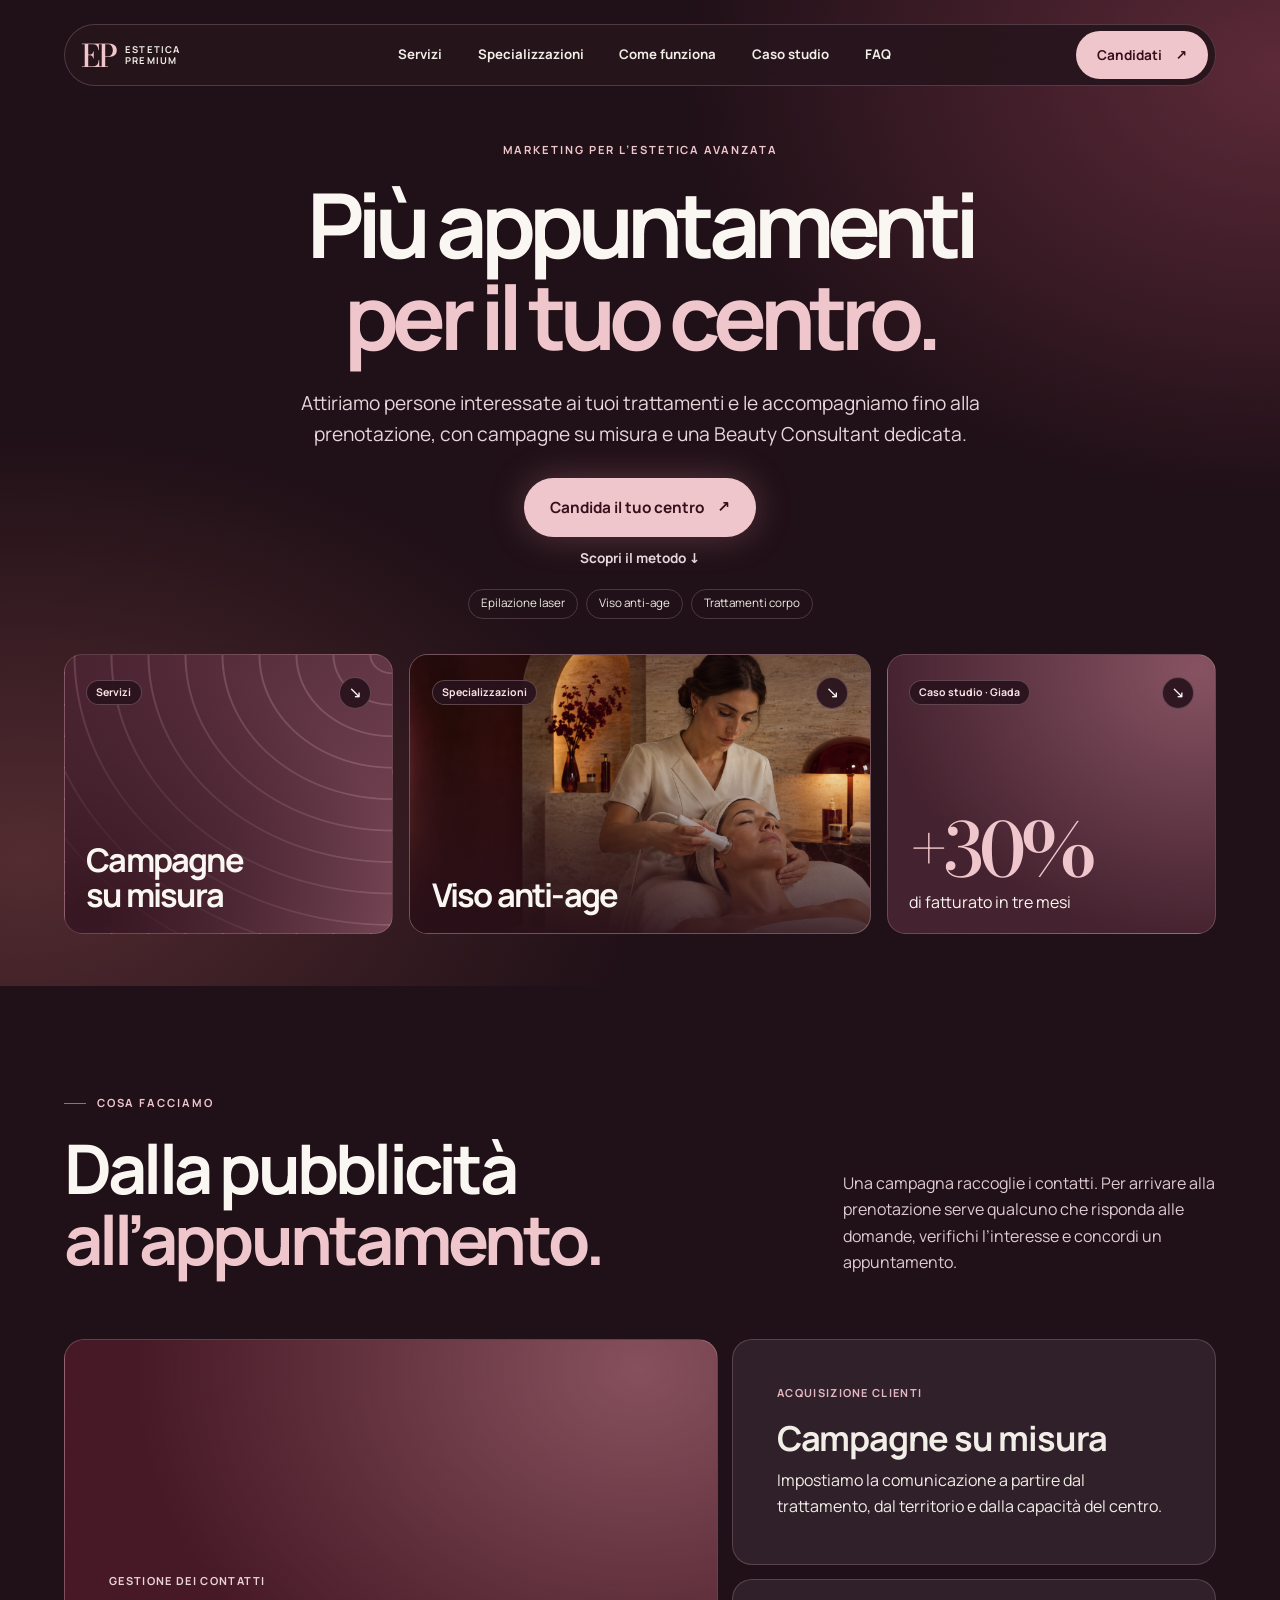
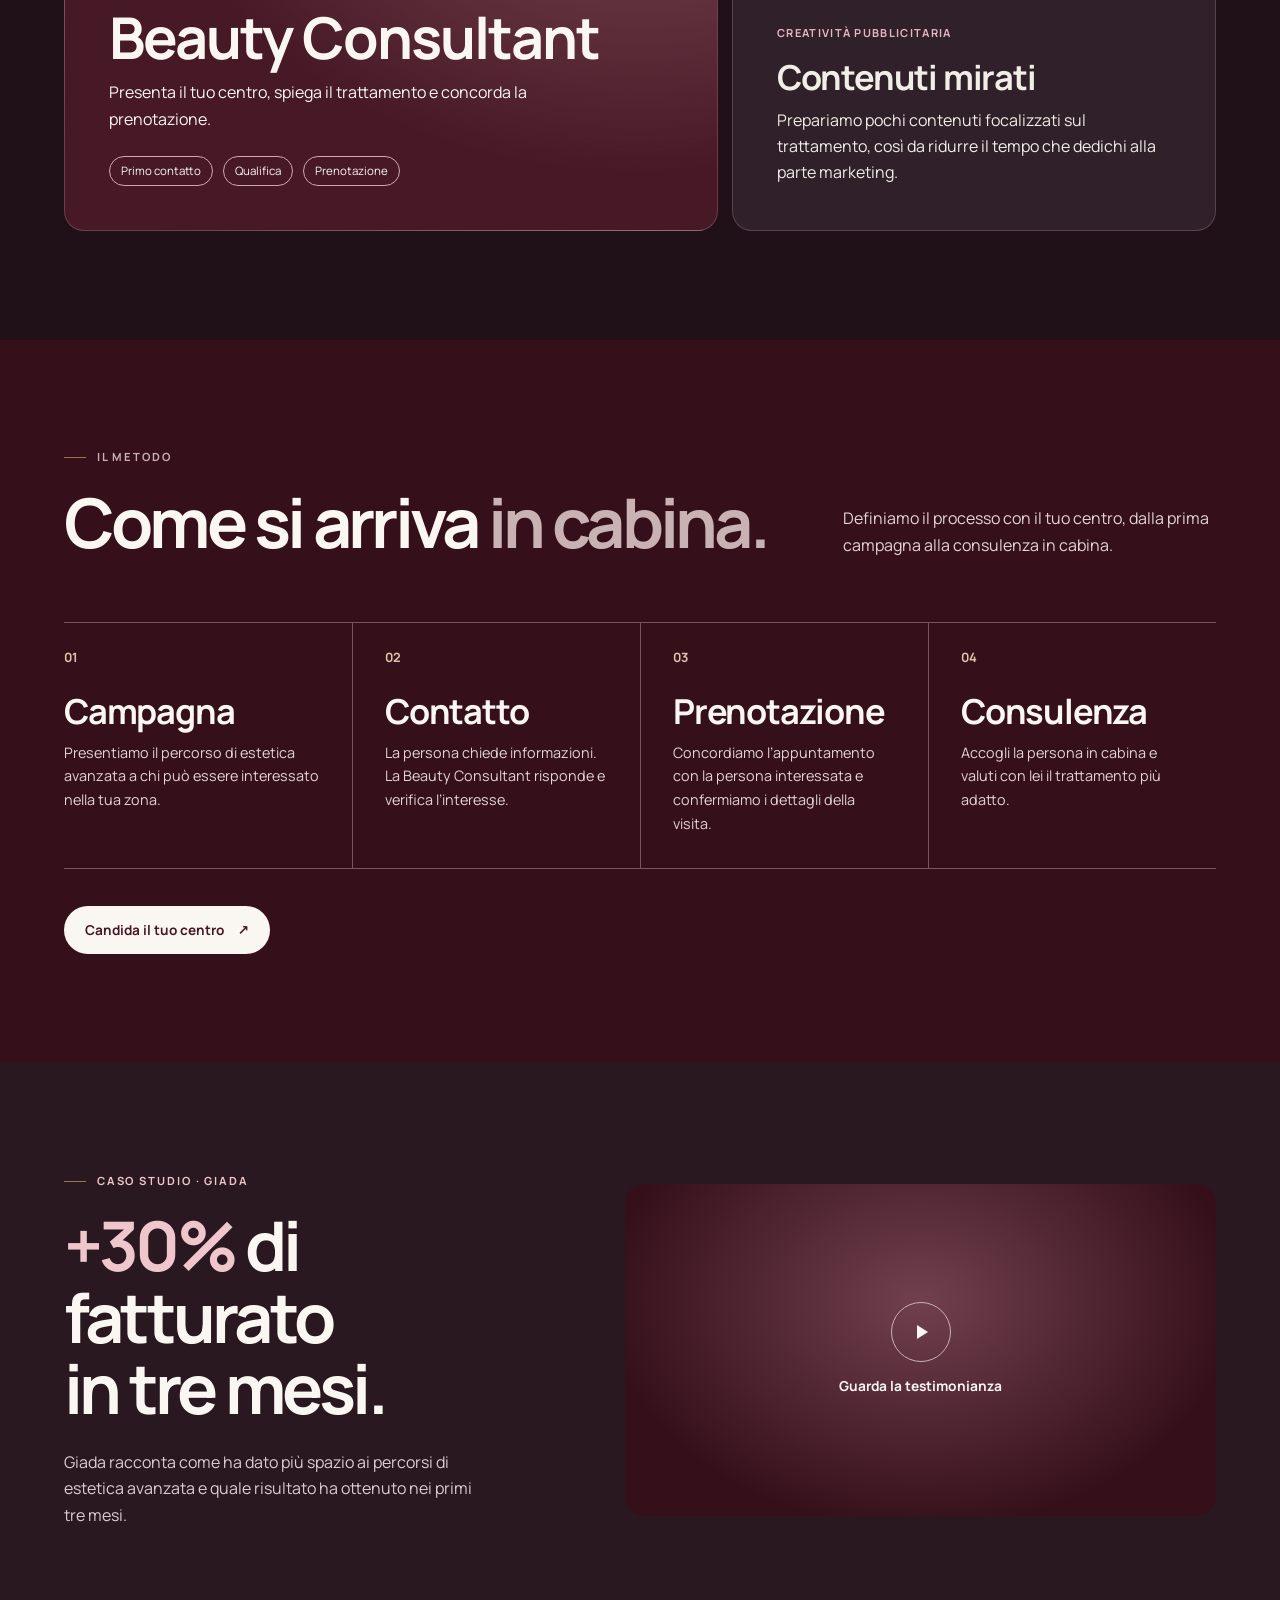
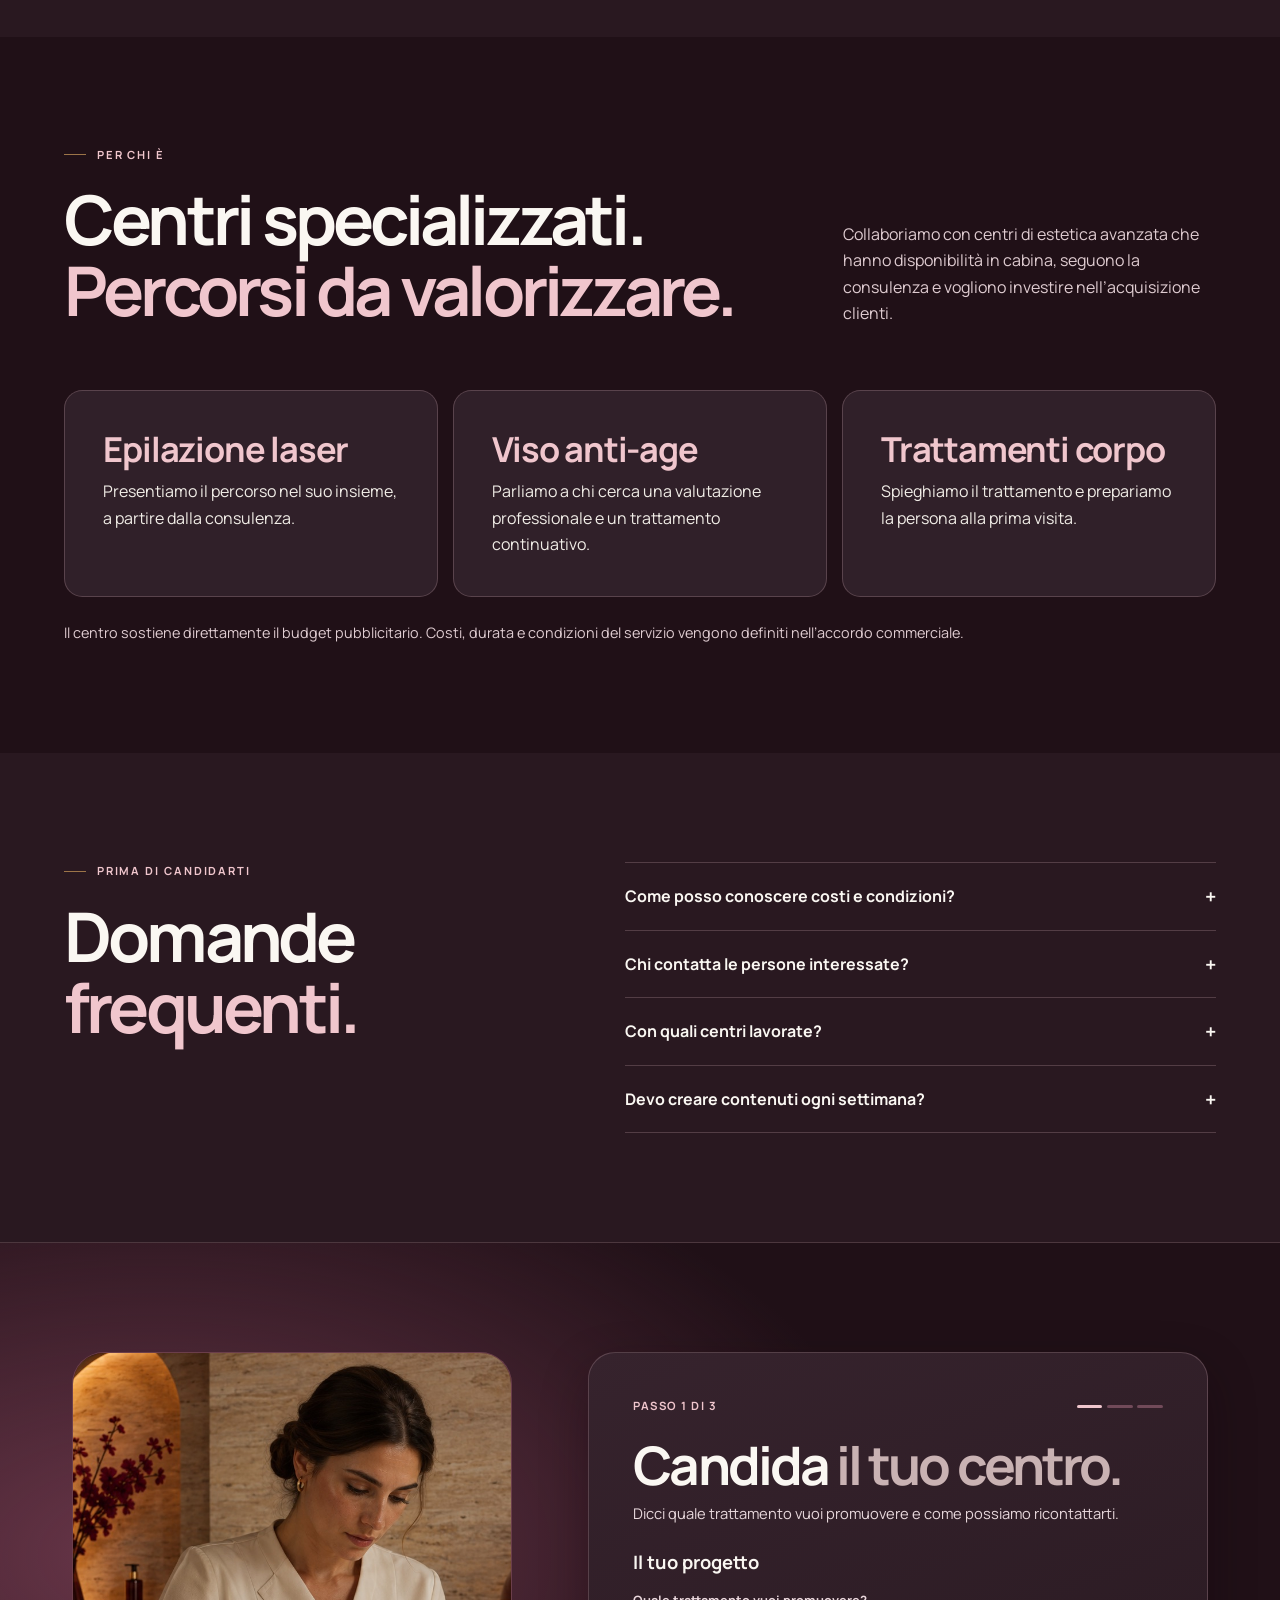
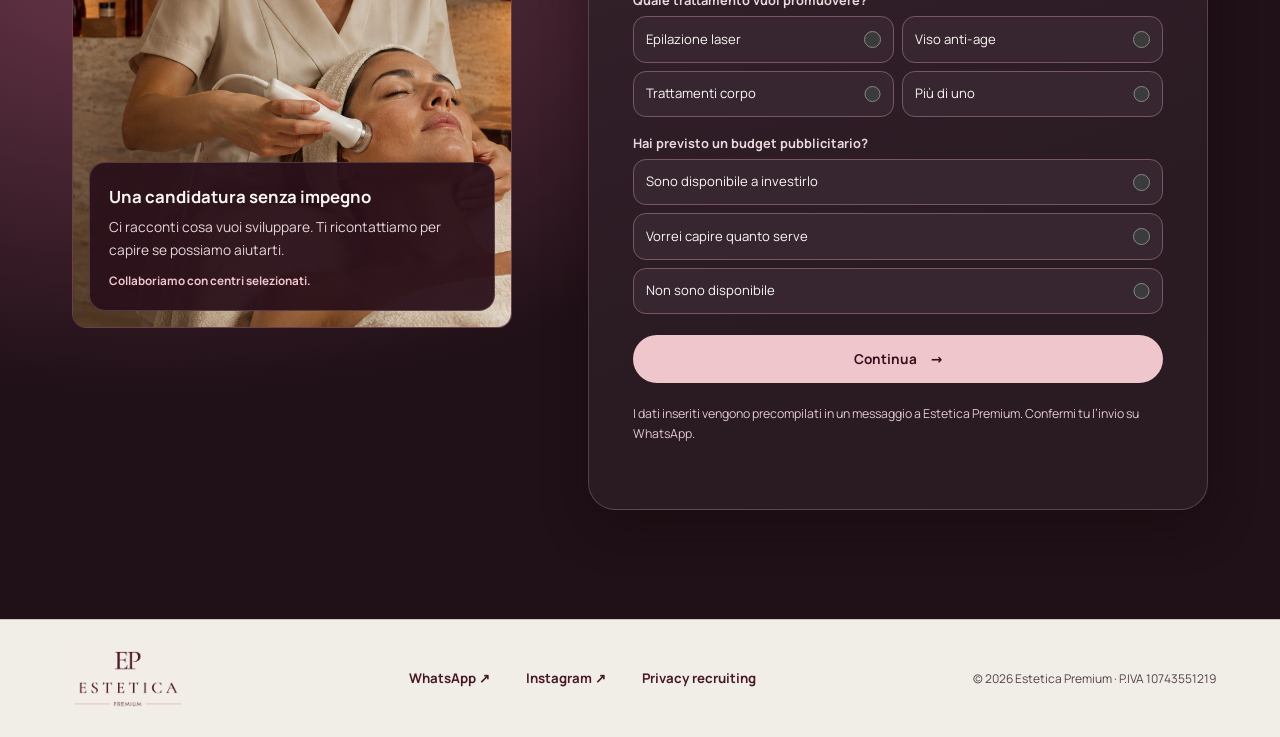
==== commit 09f80205: "Rifinisce le tre card in apertura" ====
--- a/index.html
+++ b/index.html
@@ -20,7 +20,7 @@
 <meta name="twitter:title" content="Estetica Premium — Marketing per centri estetici" />
 <meta name="twitter:description" content="Acquisizione clienti e Beauty Consultant per centri di estetica avanzata: laser, viso anti-age e corpo." />
 <meta name="twitter:image" content="https://estetica-premium.it/assets/logo-premium.png" />
-<link rel="stylesheet" href="assets/site.css" />
+<link rel="stylesheet" href="assets/site.css?v=20261126" />
 <script src="assets/site.js" defer></script>
 </head>
 <body id="top">
@@ -59,25 +59,37 @@
         </nav>
       </div>
 
-      <div class="wrap showcase" id="anteprime" aria-label="In evidenza">
+      <nav class="wrap showcase" id="anteprime" aria-label="In evidenza">
         <a class="showcase-card showcase-campaigns" href="#servizi">
-          <span class="showcase-type">Servizi</span>
-          <span class="showcase-title">Campagne<br />su misura</span>
-          <span class="showcase-arrow" aria-hidden="true">↗</span>
+          <span class="showcase-head">
+            <span class="showcase-type">Servizi</span>
+            <span class="showcase-arrow" aria-hidden="true">↘</span>
+          </span>
+          <span class="showcase-copy">
+            <span class="showcase-title">Campagne<br />su misura</span>
+          </span>
         </a>
         <a class="showcase-card showcase-photo" href="#viso">
           <img src="assets/estetica-editoriale.jpg" alt="" width="1500" height="1000" fetchpriority="high" />
-          <span class="showcase-type">Specializzazioni</span>
-          <span class="showcase-title">Viso anti-age</span>
-          <span class="showcase-arrow" aria-hidden="true">↗</span>
+          <span class="showcase-head">
+            <span class="showcase-type">Specializzazioni</span>
+            <span class="showcase-arrow" aria-hidden="true">↘</span>
+          </span>
+          <span class="showcase-copy">
+            <span class="showcase-title">Viso anti-age</span>
+          </span>
         </a>
         <a class="showcase-card showcase-case" href="#caso-studio">
-          <span class="showcase-type">Caso studio · Giada</span>
-          <span class="showcase-result">+30%</span>
-          <span class="showcase-title">di fatturato in tre mesi</span>
-          <span class="showcase-arrow" aria-hidden="true">↗</span>
+          <span class="showcase-head">
+            <span class="showcase-type">Caso studio · Giada</span>
+            <span class="showcase-arrow" aria-hidden="true">↘</span>
+          </span>
+          <span class="showcase-copy">
+            <span class="showcase-result">+30%</span>
+            <span class="showcase-caption">di fatturato in tre mesi</span>
+          </span>
         </a>
-      </div>
+      </nav>
     </section>
 
     <section id="vsl" class="section paper" hidden aria-labelledby="vsl-title">
--- a/assets/site.css
+++ b/assets/site.css
@@ -206,39 +206,84 @@
 
 .showcase {
   display: grid;
-  grid-template-columns: .9fr 1.24fr .9fr;
-  gap: clamp(.7rem, 1.4vw, 1.2rem);
-  margin-top: clamp(1.8rem, 4vw, 3.4rem);
+  grid-template-columns: minmax(0, 1fr) minmax(0, 1.4fr) minmax(0, 1fr);
+  gap: clamp(.65rem, 1.25vw, 1rem);
+  max-width: 73rem;
+  margin-top: clamp(1.6rem, 2.8vw, 2.55rem);
 }
 .showcase-card {
   position: relative;
   isolation: isolate;
-  display: flex;
+  display: grid;
+  grid-template-rows: auto 1fr;
   min-width: 0;
-  min-height: clamp(12rem, 23vw, 20rem);
-  flex-direction: column;
-  align-items: start;
-  justify-content: end;
+  min-height: clamp(13rem, 22vw, 17.5rem);
+  gap: 1.25rem;
   overflow: hidden;
   border: 1px solid var(--light-line);
-  border-radius: 1.25rem;
-  padding: clamp(.8rem, 2.5vw, 2rem);
+  border-radius: 1.15rem;
+  padding: clamp(.85rem, 1.65vw, 1.35rem);
+  color: var(--paper);
   background: #3E202C;
-  transition: border-color .2s ease, transform .2s ease;
-}
-.showcase-card:hover { transform: translateY(-4px); border-color: var(--rose-light); }
+  transition: border-color .2s ease, box-shadow .2s ease;
+}
+.showcase-card:hover, .showcase-card:focus-visible {
+  border-color: var(--rose-light);
+  box-shadow: 0 10px 30px #16081170;
+}
+.showcase-card:focus-visible { outline-offset: -5px; }
 .showcase-campaigns {
-  background: repeating-radial-gradient(ellipse at 90% 0%, transparent 0 19px, #B2838C38 20px 21px, transparent 22px 37px), linear-gradient(35deg, #35101B, #6A3949);
+  background:
+    radial-gradient(ellipse at 7% 94%, #371722 3%, transparent 74%),
+    repeating-radial-gradient(ellipse at 100% 0%, transparent 0 20px, #EAB8C438 21px 22px, transparent 23px 37px),
+    linear-gradient(135deg, #4A2331, #784757);
 }
 .showcase-photo { background: #51333A; }
-.showcase-photo img { position: absolute; inset: 0; width: 100%; height: 100%; object-fit: cover; object-position: 65% 48%; z-index: -2; }
-.showcase-photo::after { position: absolute; inset: 0; z-index: -1; content: ''; background: linear-gradient(transparent 20%, #2D101C 100%); }
-.showcase-case { background: linear-gradient(150deg, #86515D, #35101B 74%); }
-.showcase-type { margin-bottom: .6rem; color: #F4D8DC; font-size: .65rem; font-weight: 700; letter-spacing: .1em; text-transform: uppercase; }
-.showcase-title { font-size: clamp(1rem, 2vw, 1.8rem); font-weight: 700; line-height: 1.1; letter-spacing: -.04em; }
-.showcase-result { color: var(--rose-light); font: 500 clamp(2.5rem, 6vw, 5.5rem)/.95 var(--serif); letter-spacing: -.08em; }
-.showcase-case .showcase-title { margin-top: .4rem; font-size: clamp(.85rem, 1.4vw, 1.1rem); }
-.showcase-arrow { position: absolute; right: .75rem; top: .7rem; display: grid; place-items: center; width: 1.65rem; aspect-ratio: 1; border: 1px solid var(--light-line); border-radius: 50%; font-size: .8rem; background: #24101996; }
+.showcase-photo img {
+  position: absolute;
+  inset: 0;
+  z-index: -2;
+  width: 100%;
+  height: 100%;
+  object-fit: cover;
+  object-position: 69% 53%;
+}
+.showcase-photo::after {
+  position: absolute;
+  inset: 0;
+  z-index: -1;
+  content: '';
+  background: linear-gradient(4deg, #291019 0%, #29101988 30%, transparent 64%, #2910194D);
+}
+.showcase-case { background: radial-gradient(ellipse at 95% 5%, #875363, transparent 72%), #45222F; }
+.showcase-head { display: flex; justify-content: space-between; align-items: center; gap: .45rem; }
+.showcase-type {
+  padding: .32rem .58rem;
+  border: 1px solid #F0C6CD45;
+  border-radius: 99px;
+  color: #F9E1E4;
+  background: #29131DEB;
+  font-size: .66rem;
+  font-weight: 700;
+  line-height: 1.2;
+}
+.showcase-arrow {
+  display: grid;
+  flex: 0 0 auto;
+  width: 2rem;
+  aspect-ratio: 1;
+  place-items: center;
+  border: 1px solid #F0C6CD45;
+  border-radius: 50%;
+  background: #29131DEB;
+  font: 400 1rem/1 system-ui, sans-serif;
+  transition: background-color .2s ease, color .2s ease;
+}
+.showcase-card:is(:hover, :focus-visible) .showcase-arrow { color: var(--wine-dark); background: var(--rose-light); }
+.showcase-copy { display: grid; align-self: end; gap: .45rem; }
+.showcase-title { font-size: clamp(1.2rem, 2.55vw, 2.25rem); font-weight: 700; line-height: 1.06; letter-spacing: -.055em; }
+.showcase-result { color: var(--rose-light); font: 500 clamp(3rem, 5.85vw, 5.2rem)/.9 var(--serif); letter-spacing: -.065em; }
+.showcase-caption { font-size: clamp(.78rem, 1.3vw, 1rem); line-height: 1.3; }
 
 .services-grid {
   display: grid;
@@ -471,8 +516,19 @@
   .hero h1 { font-size: clamp(2.45rem, 9.6vw, 4.5rem); }
   .hero-lead { margin-block-start: 1.2rem; }
   .hero-actions { margin-block-start: 1.4rem; }
-  .showcase { width: 100%; padding: .2rem var(--gutter) .5rem; grid-template-columns: repeat(3, minmax(9.25rem, 1fr)); overflow-x: auto; scroll-snap-type: x mandatory; scrollbar-color: #A47883 transparent; scroll-padding-inline: var(--gutter); }
-  .showcase-card { min-height: clamp(10rem, 28vw, 14rem); scroll-snap-align: start; border-radius: .95rem; }
+  .showcase {
+    width: 100%;
+    grid-template-columns: repeat(3, minmax(9.75rem, 1fr));
+    padding: .25rem var(--gutter) .6rem;
+    overflow-x: auto;
+    scroll-snap-type: x proximity;
+    scrollbar-width: thin;
+    scrollbar-color: #A47883 transparent;
+    scroll-padding-inline: var(--gutter);
+  }
+  .showcase-card { min-height: clamp(10rem, 29vw, 14rem); scroll-snap-align: start; border-radius: .95rem; }
+  .showcase-type { padding-inline: .4rem; font-size: .6rem; }
+  .showcase-arrow { width: 1.55rem; font-size: .8rem; }
   .section-intro, .case-grid, .faq-grid, .application-grid { grid-template-columns: 1fr; }
   .application-visual { display: none; }
   .section-intro { gap: 1rem; }
@@ -484,5 +540,5 @@
 }
 @media (prefers-reduced-motion: reduce) {
   :root { scroll-behavior: auto; }
-  .button, .play-icon, .showcase-card { transition: none; }
-}
+  .button, .play-icon, .showcase-card, .showcase-arrow { transition: none; }
+}
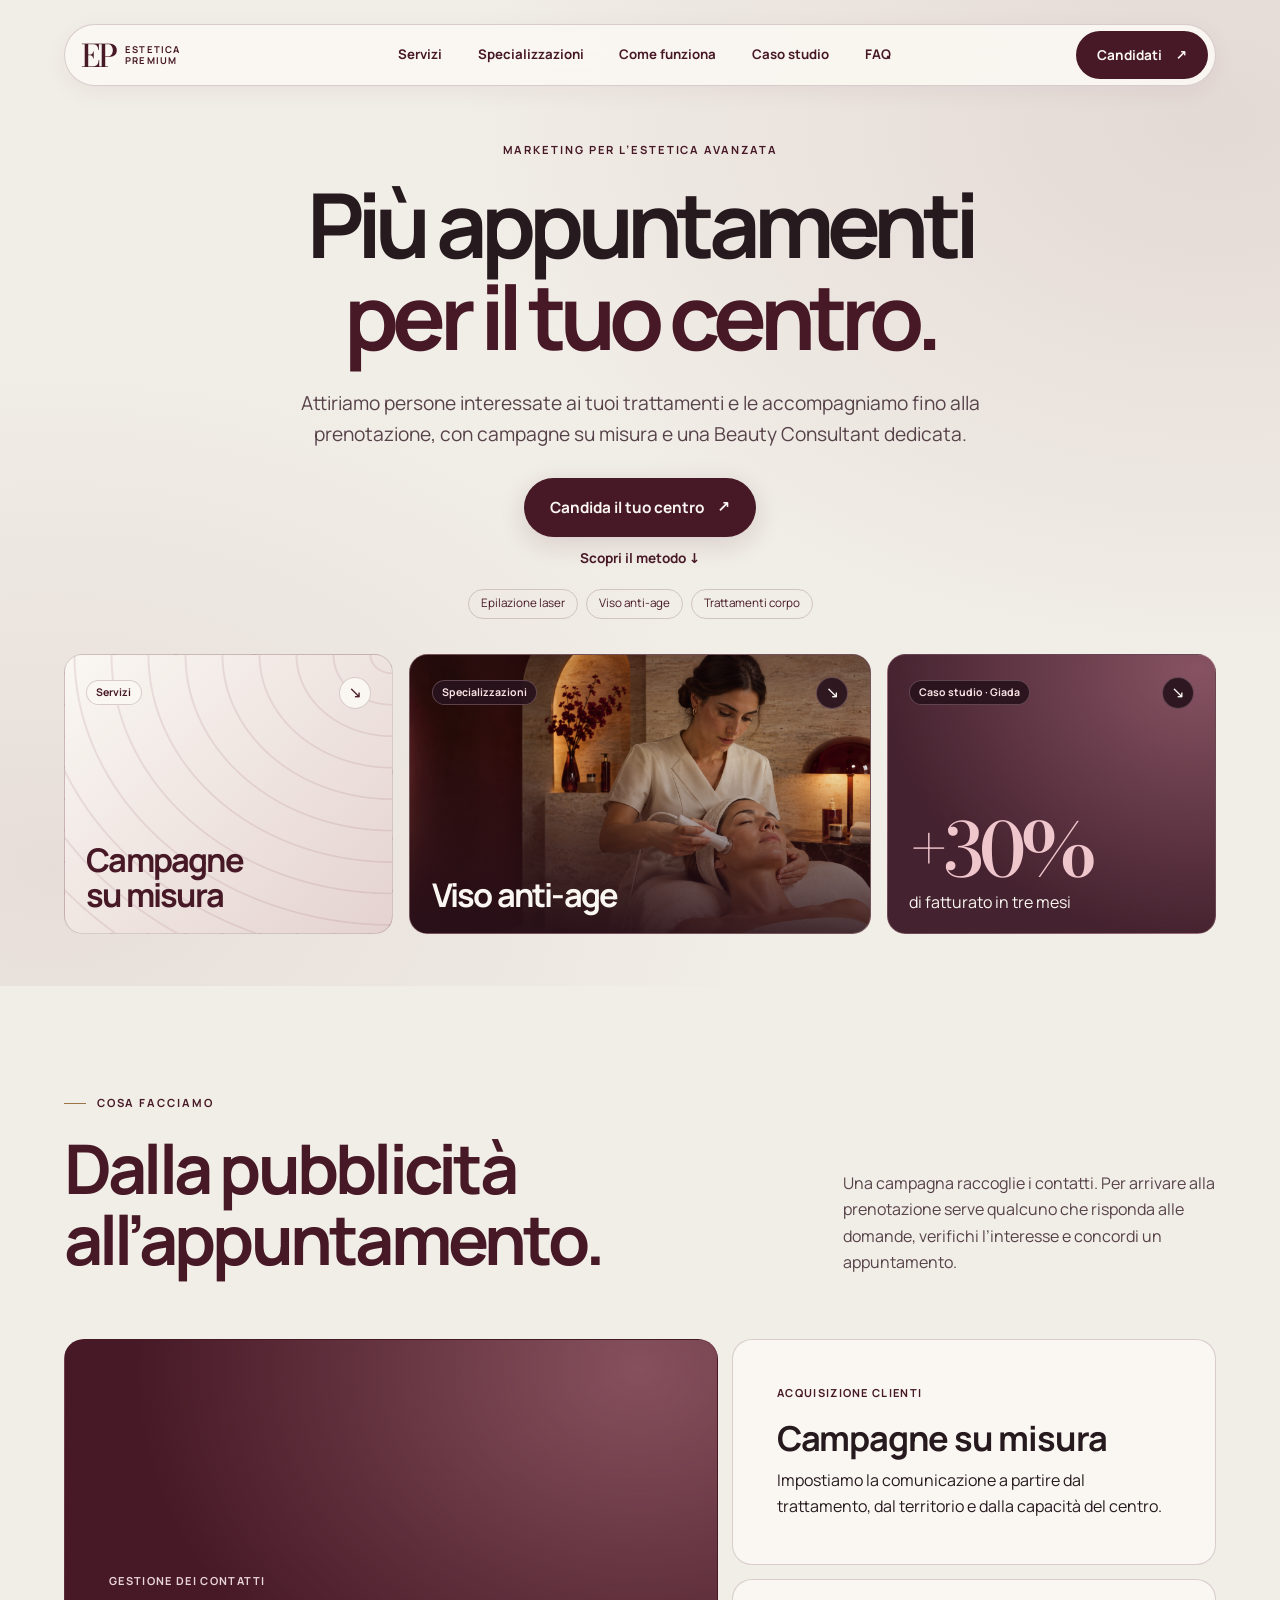
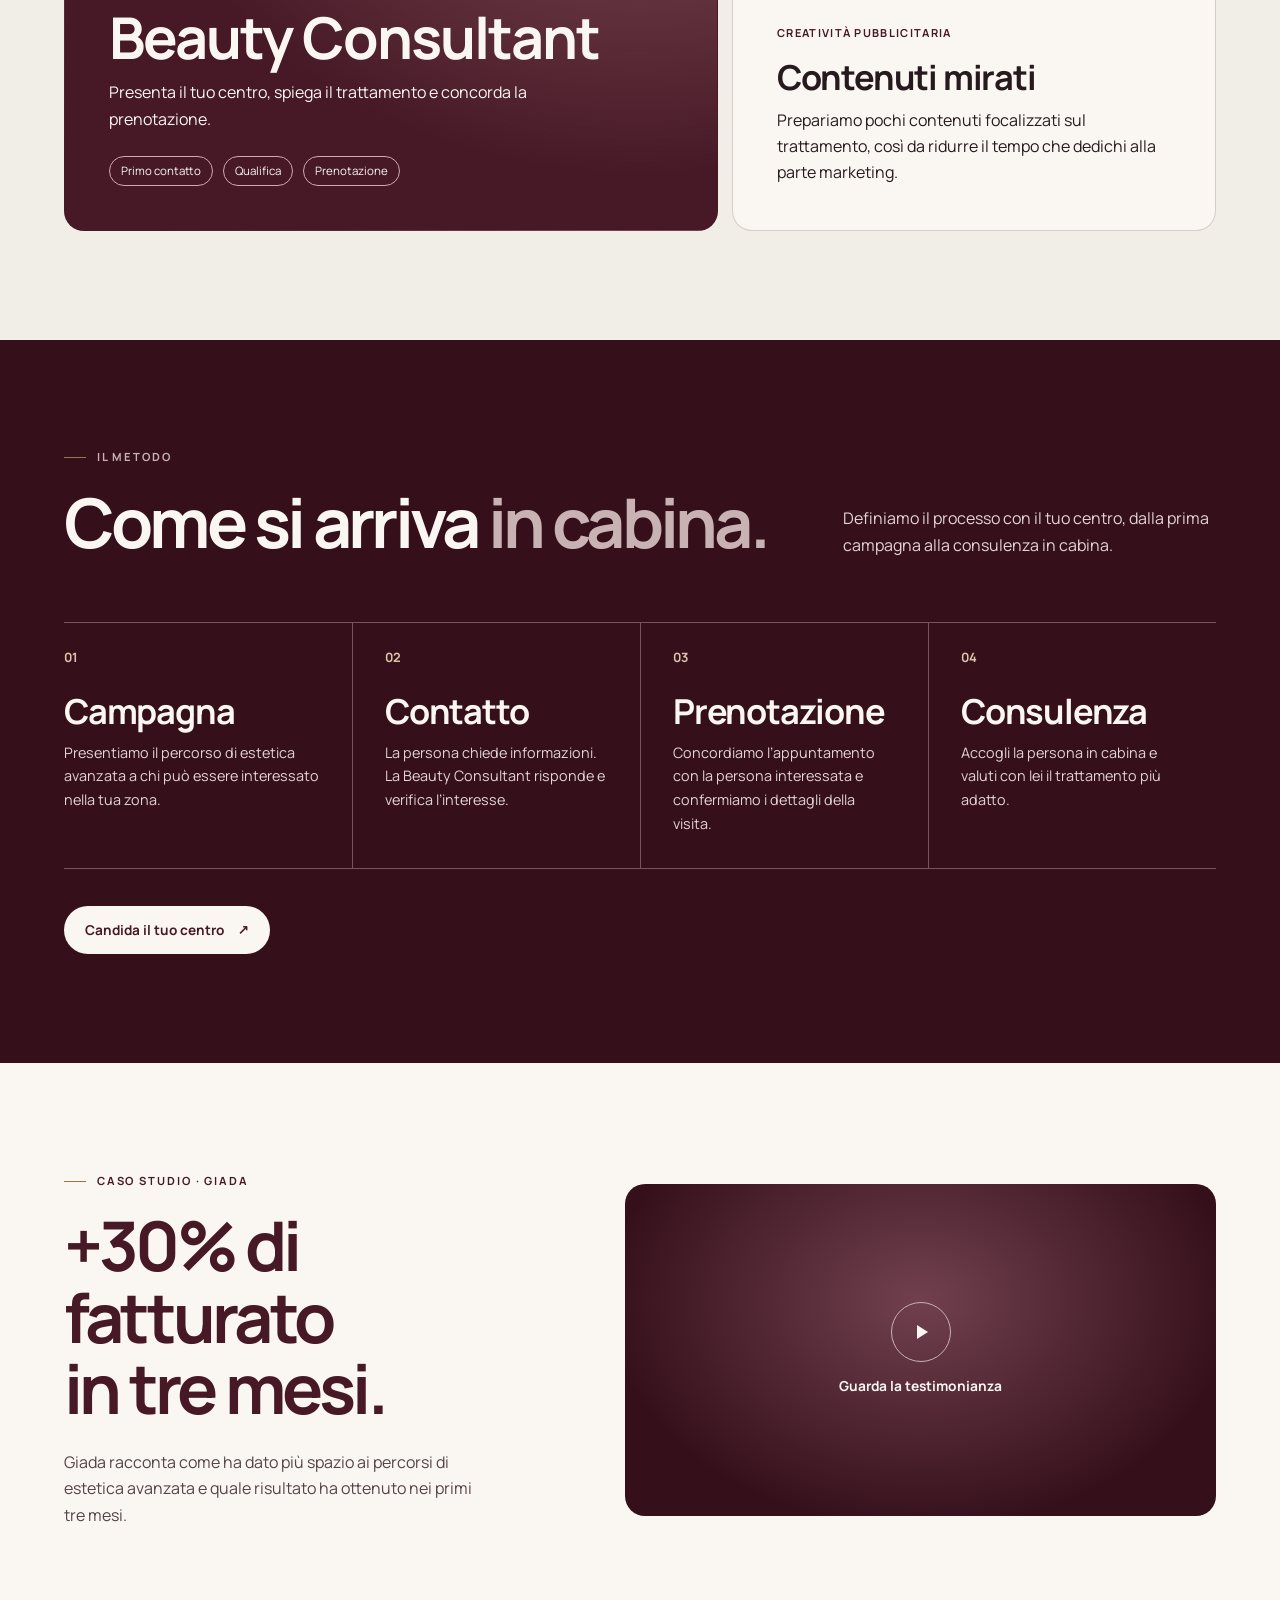
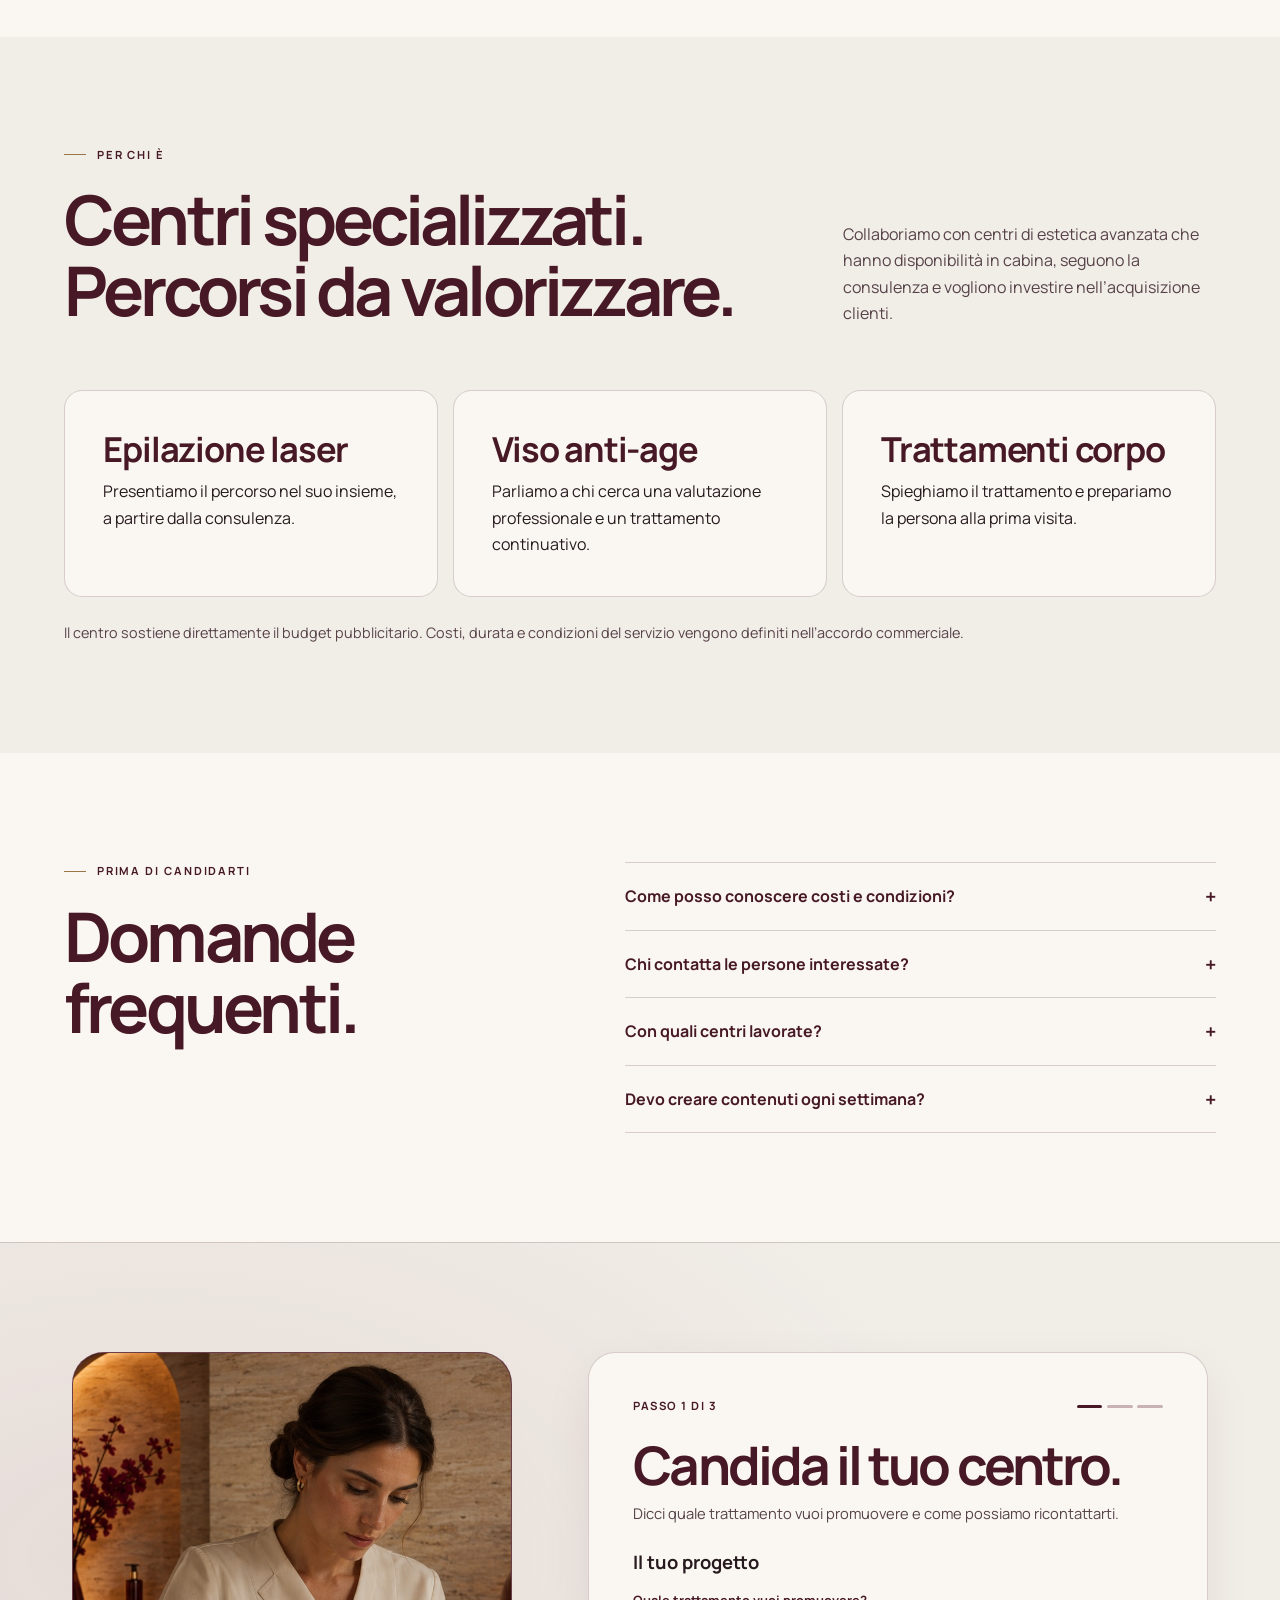
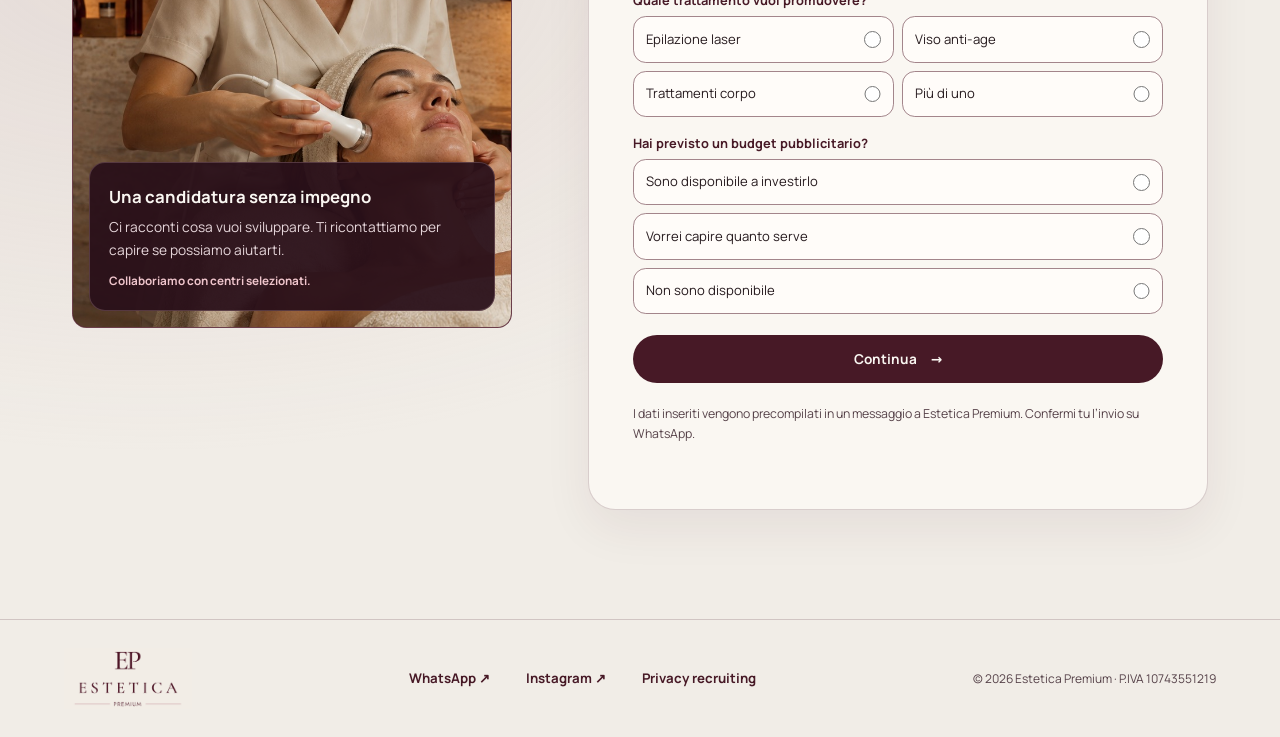
==== commit 6dc6e274: "Usa avorio come colore principale del sito" ====
--- a/index.html
+++ b/index.html
@@ -9,7 +9,7 @@
 <title>Estetica Premium — Marketing per centri di estetica avanzata</title>
 <meta name="description" content="Acquisizione clienti e Beauty Consultant per centri di estetica avanzata. Scopri il metodo Estetica Premium per laser, viso anti-age e corpo." />
 <link rel="canonical" href="https://estetica-premium.it/" />
-<meta name="theme-color" content="#201017" />
+<meta name="theme-color" content="#F1EDE7" />
 <meta property="og:title" content="Estetica Premium — Marketing per centri estetici" />
 <meta property="og:description" content="Acquisizione clienti e Beauty Consultant per centri di estetica avanzata: laser, viso anti-age e corpo." />
 <meta property="og:type" content="website" />
@@ -20,7 +20,7 @@
 <meta name="twitter:title" content="Estetica Premium — Marketing per centri estetici" />
 <meta name="twitter:description" content="Acquisizione clienti e Beauty Consultant per centri di estetica avanzata: laser, viso anti-age e corpo." />
 <meta name="twitter:image" content="https://estetica-premium.it/assets/logo-premium.png" />
-<link rel="stylesheet" href="assets/site.css?v=20261126" />
+<link rel="stylesheet" href="assets/site.css?v=20261126-avorio" />
 <script src="assets/site.js" defer></script>
 </head>
 <body id="top">
@@ -196,7 +196,7 @@
       </div>
     </section>
 
-    <section id="candidatura" class="section wine application" aria-labelledby="apply-title" tabindex="-1">
+    <section id="candidatura" class="section application" aria-labelledby="apply-title" tabindex="-1">
       <div class="wrap application-grid">
         <figure class="application-visual">
           <img src="assets/estetica-editoriale.jpg" alt="" width="1500" height="1000" loading="lazy" />
--- a/assets/site.css
+++ b/assets/site.css
@@ -26,7 +26,6 @@
 
 :root {
   --ivory: #F1EDE7;
-  --night: #201017;
   --rose-light: #F0C6CD;
   --light-line: rgba(240, 198, 205, .21);
   --paper: #FAF7F2;
@@ -40,8 +39,8 @@
   --gutter: clamp(1.25rem, 5vw, 5rem);
   --serif: 'Bodoni Moda', Didot, Georgia, serif;
   --sans: Manrope, 'Avenir Next', sans-serif;
-  color: var(--ivory);
-  background: var(--night);
+  color: var(--ink);
+  background: var(--ivory);
   font: 400 1rem/1.65 var(--sans);
   -webkit-text-size-adjust: 100%;
   scroll-behavior: smooth;
@@ -57,19 +56,19 @@
 [hidden] { display: none !important; }
 .wrap { width: min(100% - var(--gutter) * 2, 79rem); margin-inline: auto; }
 .section { padding-block: clamp(4.75rem, 8.5vw, 8rem); }
-.paper { background: #291820; }
+.paper { background: var(--paper); }
 .wine { background: var(--wine-dark); color: var(--paper); }
 
 h1, h2, h3 { font-family: var(--serif); font-weight: 500; }
-h1, h2 { color: var(--paper); letter-spacing: -.055em; line-height: .98; text-wrap: balance; }
+h1, h2 { color: var(--wine); letter-spacing: -.055em; line-height: .98; text-wrap: balance; }
 h2 { font: 700 clamp(2.35rem, 5.35vw, 4.85rem)/1.04 var(--sans); }
 h3 { font: 700 clamp(1.4rem, 2.7vw, 2.15rem)/1.12 var(--sans); line-height: 1.08; letter-spacing: -.035em; }
-h1 em, h2 em { font-style: normal; font-weight: inherit; color: var(--rose-light); }
+h1 em, h2 em { font-style: normal; font-weight: inherit; color: var(--wine); }
 .wine h2 { color: var(--paper); }
 .wine h2 em { color: var(--blush); }
 .eyebrow {
   margin-block-end: 1.25rem;
-  color: var(--rose-light);
+  color: var(--wine);
   font-size: .7rem;
   font-weight: 700;
   letter-spacing: .17em;
@@ -92,7 +91,7 @@
   gap: 2rem;
   margin-block-end: clamp(2rem, 5vw, 4rem);
 }
-.section-intro > p, .case-grid p:last-child { max-width: 42ch; color: #DFCCD1; }
+.section-intro > p, .case-grid p:last-child { max-width: 42ch; color: var(--muted); }
 .wine .section-intro > p { color: #E3D4D5; }
 
 .skip-link {
@@ -120,14 +119,16 @@
   align-items: center;
   gap: 1.2rem;
   padding: .35rem .45rem .35rem 1rem;
-  border: 1px solid var(--light-line);
+  border: 1px solid var(--line);
   border-radius: 99px;
-  background: rgba(39, 21, 29, .93);
+  background: rgba(250, 247, 242, .94);
+  color: var(--wine);
+  box-shadow: 0 6px 24px #4719260D;
   backdrop-filter: blur(16px);
   pointer-events: auto;
 }
 .nav-brand { display: inline-flex; justify-self: start; align-items: center; gap: .65rem; }
-.brand-monogram { font: 500 1.95rem/1 var(--serif); letter-spacing: -.1em; color: var(--rose-light); }
+.brand-monogram { font: 500 1.95rem/1 var(--serif); letter-spacing: -.1em; color: var(--wine); }
 .brand-name { font-size: .59rem; font-weight: 700; line-height: 1.2; letter-spacing: .12em; text-transform: uppercase; }
 .wordmark { position: relative; display: block; width: 128px; height: 61px; overflow: hidden; }
 .wordmark img { position: absolute; width: 160px; max-width: none; height: auto; left: -16px; top: -22px; }
@@ -150,11 +151,11 @@
   transition: background-color .2s ease, color .2s ease;
 }
 .button span, .text-link span { font-family: system-ui, sans-serif; }
-.button-primary { background: var(--rose-light); color: var(--wine-dark); }
-.button-primary:hover { background: #FFDBDF; }
+.button-primary { background: var(--wine); color: var(--paper); }
+.button-primary:hover { background: #602638; }
 .button-light { background: var(--paper); color: var(--wine); }
 .button-light:hover { background: var(--blush); }
-.text-link { font-size: .85rem; font-weight: 700; color: var(--rose-light); text-underline-offset: .35em; }
+.text-link { font-size: .85rem; font-weight: 700; color: var(--wine); text-underline-offset: .35em; }
 .text-link:hover { text-decoration: underline; }
 
 .hero {
@@ -163,22 +164,23 @@
   margin-top: -4.65rem;
   padding: clamp(8.25rem, 11vw, 10rem) 0 clamp(2.2rem, 4vw, 3.5rem);
   background:
-    radial-gradient(ellipse at 100% 7%, rgba(139, 61, 83, .57), transparent 33%),
-    radial-gradient(ellipse at 2% 87%, rgba(142, 76, 79, .46), transparent 35%),
-    var(--night);
+    radial-gradient(ellipse at 95% 12%, #C9B2B359, transparent 44%),
+    radial-gradient(ellipse at 4% 88%, #C9B2B343, transparent 42%),
+    var(--ivory);
 }
 .hero-copy { text-align: center; }
 .hero .eyebrow { margin-bottom: 1.2rem; }
 .hero .eyebrow::before { display: none; }
 .hero h1 {
+  color: var(--ink);
   font: 700 clamp(3.25rem, 7vw, 7.15rem)/1.02 var(--sans);
   letter-spacing: -.075em;
 }
-.hero h1 em { display: inline-block; color: var(--rose-light); }
+.hero h1 em { display: inline-block; }
 .hero-lead {
   max-width: 61ch;
   margin: 1.65rem auto 0;
-  color: #E7D7DB;
+  color: var(--muted);
   font-size: clamp(1rem, 1.7vw, 1.2rem);
 }
 .hero-actions {
@@ -191,18 +193,18 @@
 .hero-actions .button {
   min-height: 3.65rem;
   padding-inline: 1.55rem;
-  box-shadow: 0 0 2.25rem rgba(218, 138, 156, .3);
+  box-shadow: 0 7px 26px #47192626;
   font-size: .96rem;
 }
-.hero-actions .text-link { color: #E7D7DB; }
 .treatment-links { display: flex; flex-wrap: wrap; gap: .5rem; justify-content: center; margin-top: 1.25rem; }
 .treatment-links a {
-  border: 1px solid var(--light-line);
+  border: 1px solid var(--line);
+  color: var(--wine);
   border-radius: 99px;
   padding: .25rem .75rem;
   font-size: .73rem;
 }
-.treatment-links a:hover { background: rgba(240, 198, 205, .12); }
+.treatment-links a:hover { background: var(--paper); }
 
 .showcase {
   display: grid;
@@ -228,15 +230,16 @@
   transition: border-color .2s ease, box-shadow .2s ease;
 }
 .showcase-card:hover, .showcase-card:focus-visible {
-  border-color: var(--rose-light);
-  box-shadow: 0 10px 30px #16081170;
+  border-color: var(--bronze);
+  box-shadow: 0 10px 28px #47192622;
 }
 .showcase-card:focus-visible { outline-offset: -5px; }
 .showcase-campaigns {
+  border-color: var(--line);
+  color: var(--wine);
   background:
-    radial-gradient(ellipse at 7% 94%, #371722 3%, transparent 74%),
-    repeating-radial-gradient(ellipse at 100% 0%, transparent 0 20px, #EAB8C438 21px 22px, transparent 23px 37px),
-    linear-gradient(135deg, #4A2331, #784757);
+    repeating-radial-gradient(ellipse at 100% 0%, transparent 0 20px, #9F687728 21px 22px, transparent 23px 37px),
+    linear-gradient(135deg, var(--paper), #E4D2D0);
 }
 .showcase-photo { background: #51333A; }
 .showcase-photo img {
@@ -279,6 +282,11 @@
   font: 400 1rem/1 system-ui, sans-serif;
   transition: background-color .2s ease, color .2s ease;
 }
+.showcase-campaigns .showcase-type, .showcase-campaigns .showcase-arrow {
+  border-color: var(--line);
+  background: var(--paper);
+  color: var(--wine);
+}
 .showcase-card:is(:hover, :focus-visible) .showcase-arrow { color: var(--wine-dark); background: var(--rose-light); }
 .showcase-copy { display: grid; align-self: end; gap: .45rem; }
 .showcase-title { font-size: clamp(1.2rem, 2.55vw, 2.25rem); font-weight: 700; line-height: 1.06; letter-spacing: -.055em; }
@@ -290,8 +298,8 @@
   grid-template-columns: minmax(0, 1.35fr) minmax(0, 1fr);
   gap: .9rem;
 }
-.service-card { background: #302029; border: 1px solid var(--light-line); border-radius: 1.25rem; padding: clamp(1.5rem, 3.5vw, 2.75rem); }
-.service-type { margin-block-end: 1rem; color: #E4B8C1; font-size: .69rem; font-weight: 700; letter-spacing: .12em; text-transform: uppercase; }
+.service-card { background: var(--paper); border: 1px solid var(--line); border-radius: 1.25rem; padding: clamp(1.5rem, 3.5vw, 2.75rem); }
+.service-type { margin-block-end: 1rem; color: var(--wine); font-size: .69rem; font-weight: 700; letter-spacing: .12em; text-transform: uppercase; }
 .service-card h3 + p, .steps h3 + p, .focus-grid h3 + p { margin-block-start: .7rem; }
 .service-feature {
   display: flex;
@@ -365,19 +373,19 @@
 .case-play:hover .play-icon { background: var(--paper); color: var(--wine); }
 #vsl .video-frame { margin-block-start: 2rem; max-width: 55rem; }
 .focus-grid { display: grid; grid-template-columns: repeat(3, minmax(0, 1fr)); gap: .9rem; }
-.focus-grid article { padding: clamp(1.5rem, 3vw, 2.5rem); background: #302029; border: 1px solid var(--light-line); border-radius: 1.15rem; }
-.focus-grid h3 { color: var(--rose-light); }
-.collaboration-note { margin-block-start: 1.5rem; font-size: .9rem; color: #DFCCD1; }
+.focus-grid article { padding: clamp(1.5rem, 3vw, 2.5rem); background: var(--paper); border: 1px solid var(--line); border-radius: 1.15rem; }
+.focus-grid h3 { color: var(--wine); }
+.collaboration-note { margin-block-start: 1.5rem; font-size: .9rem; color: var(--muted); }
 .faq-grid { align-items: start; }
-.faq details { border-top: 1px solid var(--light-line); }
-.faq details:last-child { border-bottom: 1px solid var(--light-line); }
+.faq details { border-top: 1px solid var(--line); }
+.faq details:last-child { border-bottom: 1px solid var(--line); }
 .faq summary {
   display: flex;
   align-items: center;
   justify-content: space-between;
   gap: 1rem;
   padding-block: 1.05rem;
-  color: var(--paper);
+  color: var(--wine);
   font-weight: 700;
   cursor: pointer;
   list-style: none;
@@ -385,12 +393,10 @@
 .faq summary::-webkit-details-marker { display: none; }
 .faq summary::after { content: '+'; font-size: 1.25rem; }
 .faq details[open] summary::after { content: '−'; }
-.faq details p { max-width: 55ch; padding-block-end: 1.2rem; color: #DFCCD1; }
+.faq details p { max-width: 55ch; padding-block-end: 1.2rem; color: var(--muted); }
 .application {
-  border-top: 1px solid var(--light-line);
-  background:
-    radial-gradient(ellipse at 12% 32%, #693649 0%, transparent 47%),
-    var(--night);
+  border-top: 1px solid var(--line);
+  background: radial-gradient(ellipse at 12% 32%, #C9B2B34D, transparent 53%), var(--ivory);
 }
 .application-grid {
   display: grid;
@@ -433,25 +439,24 @@
   display: grid;
   gap: 1.3rem;
   padding: clamp(1.2rem, 3.5vw, 2.75rem);
-  border: 1px solid var(--light-line);
+  border: 1px solid var(--line);
   border-radius: 1.7rem;
-  background: linear-gradient(160deg, #36232D, #2A1A22 65%);
-  box-shadow: 0 18px 48px #12060C55;
-  color-scheme: dark;
-  color: var(--paper);
+  background: var(--paper);
+  box-shadow: 0 18px 48px #47192612;
+  color: var(--ink);
 }
 .form-progress { display: flex; justify-content: space-between; align-items: center; gap: 1rem; }
-.form-progress p { color: var(--rose-light); font-size: .71rem; font-weight: 700; letter-spacing: .13em; text-transform: uppercase; }
+.form-progress p { color: var(--wine); font-size: .71rem; font-weight: 700; letter-spacing: .13em; text-transform: uppercase; }
 .progress-bars { display: flex; gap: .3rem; }
-.progress-bars i { width: clamp(.85rem, 2vw, 1.7rem); height: 3px; border-radius: 999px; background: #714A59; }
-.progress-bars .is-filled { background: var(--rose-light); }
+.progress-bars i { width: clamp(.85rem, 2vw, 1.7rem); height: 3px; border-radius: 999px; background: #C9B2B3; }
+.progress-bars .is-filled { background: var(--wine); }
 .form-intro h2 { font-size: clamp(2.1rem, 4.15vw, 3.4rem); text-wrap: initial; }
-.form-intro p { margin-top: .6rem; color: #E7D7DB; font-size: .92rem; }
+.form-intro p { margin-top: .6rem; color: var(--muted); font-size: .92rem; }
 .form-step, .form-options { min-width: 0; margin: 0; border: 0; padding: 0; }
 .form-step > legend { margin-bottom: .85rem; padding: 0; font-size: 1.15rem; font-weight: 700; }
 .form-step > legend:focus { outline: none; }
 .form-options + .form-options { margin-top: 1rem; }
-.form-options > legend, .field label { margin-bottom: .3rem; padding: 0; color: #EBD8DD; font-size: .8rem; font-weight: 700; }
+.form-options > legend, .field label { margin-bottom: .3rem; padding: 0; color: var(--wine); font-size: .8rem; font-weight: 700; }
 .choice-grid, .field-row { display: grid; grid-template-columns: repeat(2, minmax(0, 1fr)); gap: .5rem; }
 .choice-grid-single { grid-template-columns: 1fr; }
 .choice {
@@ -462,22 +467,22 @@
   min-width: 0;
   min-height: 2.9rem;
   padding: .55rem .75rem;
-  border: 1px solid #785762;
+  border: 1px solid #A3858B;
   border-radius: .8rem;
-  background: #37262F;
+  background: #FFFCF9;
   font-size: .82rem;
   line-height: 1.35;
   cursor: pointer;
 }
-.choice:hover { border-color: #BD8998; }
-.choice:has(input:checked) { border-color: var(--rose-light); background: #573341; }
-.choice:has(input:focus-visible) { outline: 2px solid var(--rose-light); outline-offset: 2px; }
+.choice:hover { border-color: var(--wine); }
+.choice:has(input:checked) { border-color: var(--wine); background: #EFE0E0; }
+.choice:has(input:focus-visible) { outline: 2px solid var(--wine); outline-offset: 2px; }
 .choice input {
   flex: 0 0 auto;
   width: 1.05rem;
   height: 1.05rem;
   margin: 0;
-  accent-color: #EAB8C4;
+  accent-color: var(--wine);
 }
 .field-row { gap: .75rem; }
 .field { display: grid; align-content: start; min-width: 0; }
@@ -486,18 +491,18 @@
   min-width: 0;
   min-height: 3rem;
   padding: .55rem .7rem;
-  border: 1px solid #785762;
+  border: 1px solid #A3858B;
   border-radius: .8rem;
-  background: #37262F;
-  color: var(--paper);
+  background: #FFFCF9;
+  color: var(--ink);
   font-size: 1rem;
 }
-.field input::placeholder { color: #C4AAB3; opacity: 1; }
+.field input::placeholder { color: var(--muted); opacity: 1; }
 .form-actions { display: flex; flex-wrap: wrap; gap: .55rem; }
 .form-actions .button-primary { flex: 1 1 auto; }
-.form-back { border-color: #906874; background: transparent; color: var(--paper); }
-.form-back:hover { background: #573341; }
-.form-note, .form-status { color: #E2C9D1; font-size: .77rem; }
+.form-back { border-color: #A3858B; background: transparent; color: var(--wine); }
+.form-back:hover { background: #EFE0E0; }
+.form-note, .form-status { color: var(--muted); font-size: .77rem; }
 .form-status:empty { margin-top: -1.3rem; }
 footer { background: var(--ivory); color: var(--wine); border-top: 1px solid var(--line); }
 .footer-inner { display: flex; flex-wrap: wrap; align-items: center; justify-content: space-between; gap: 1rem 2rem; padding-block: 1.75rem; }
@@ -512,22 +517,18 @@
   [id] { scroll-margin-block-start: 5.5rem; }
   .header-inner { grid-template-columns: minmax(0, 1fr) auto; min-height: 3.5rem; }
   .nav-links { display: none; }
-  .hero { margin-top: -4.25rem; padding-top: 7.25rem; }
-  .hero h1 { font-size: clamp(2.45rem, 9.6vw, 4.5rem); }
-  .hero-lead { margin-block-start: 1.2rem; }
-  .hero-actions { margin-block-start: 1.4rem; }
-  .showcase {
-    width: 100%;
-    grid-template-columns: repeat(3, minmax(9.75rem, 1fr));
-    padding: .25rem var(--gutter) .6rem;
-    overflow-x: auto;
-    scroll-snap-type: x proximity;
-    scrollbar-width: thin;
-    scrollbar-color: #A47883 transparent;
-    scroll-padding-inline: var(--gutter);
-  }
-  .showcase-card { min-height: clamp(10rem, 29vw, 14rem); scroll-snap-align: start; border-radius: .95rem; }
-  .showcase-type { padding-inline: .4rem; font-size: .6rem; }
+  .hero { margin-top: -4.25rem; padding-top: 6.55rem; }
+  .hero .eyebrow { margin-bottom: .85rem; }
+  .hero h1 { font-size: clamp(2.15rem, 9.6vw, 4.5rem); }
+  .hero-lead { max-width: 42ch; margin-block-start: .9rem; line-height: 1.55; }
+  .hero-actions { gap: .4rem; margin-block-start: 1.15rem; }
+  .hero-actions .button { width: min(100%, 19rem); min-height: 3.35rem; }
+  .hero-actions .text-link { display: inline-grid; min-height: 2.5rem; grid-auto-flow: column; align-items: center; gap: .3rem; }
+  .treatment-links { gap: .3rem; margin-top: .55rem; }
+  .treatment-links a { display: inline-grid; min-height: 2.25rem; place-items: center; padding-inline: .6rem; }
+  .showcase { grid-template-columns: repeat(3, minmax(0, 1fr)); margin-top: 1.15rem; }
+  .showcase-card { min-height: clamp(8.75rem, 24vw, 12rem); border-radius: .95rem; }
+  .showcase-type { padding-inline: .4rem; font-size: .62rem; }
   .showcase-arrow { width: 1.55rem; font-size: .8rem; }
   .section-intro, .case-grid, .faq-grid, .application-grid { grid-template-columns: 1fr; }
   .application-visual { display: none; }
@@ -535,6 +536,18 @@
   .services-grid, .focus-grid { grid-template-columns: 1fr; }
   .service-feature { grid-row: auto; min-height: 17rem; }
 }
+@media (max-width: 600px) {
+  .showcase { grid-template-columns: minmax(0, .9fr) minmax(0, 1.1fr); gap: .6rem; }
+  .showcase-card { gap: .65rem; padding: .7rem; }
+  .showcase-photo img { object-position: 73% 52%; }
+  .showcase-case { grid-column: 1 / -1; min-height: 0; }
+  .showcase-case .showcase-copy {
+    grid-template-columns: auto minmax(0, 1fr);
+    align-items: baseline;
+    gap: .55rem;
+  }
+  .showcase-result { font-size: clamp(2.6rem, 9.2vw, 3.6rem); }
+}
 @media (max-width: 390px) {
   .field-row { grid-template-columns: 1fr; }
 }
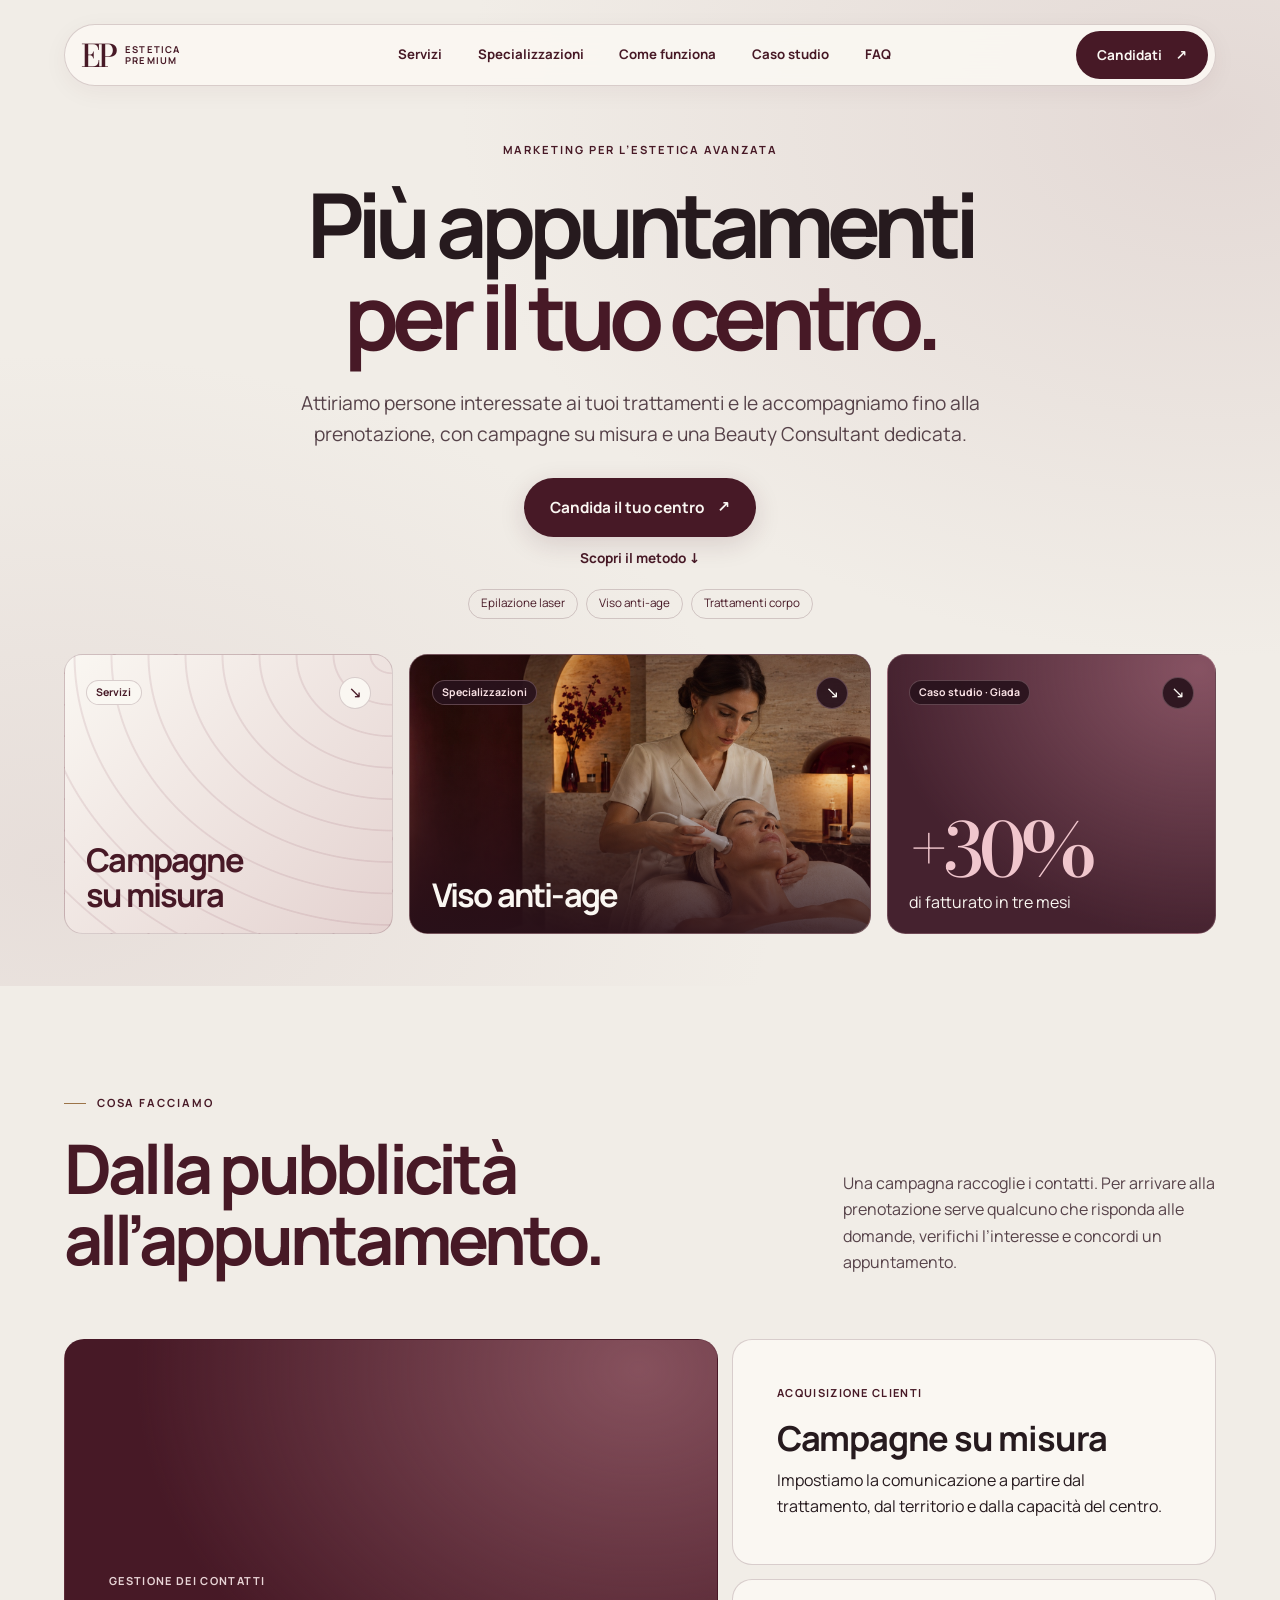
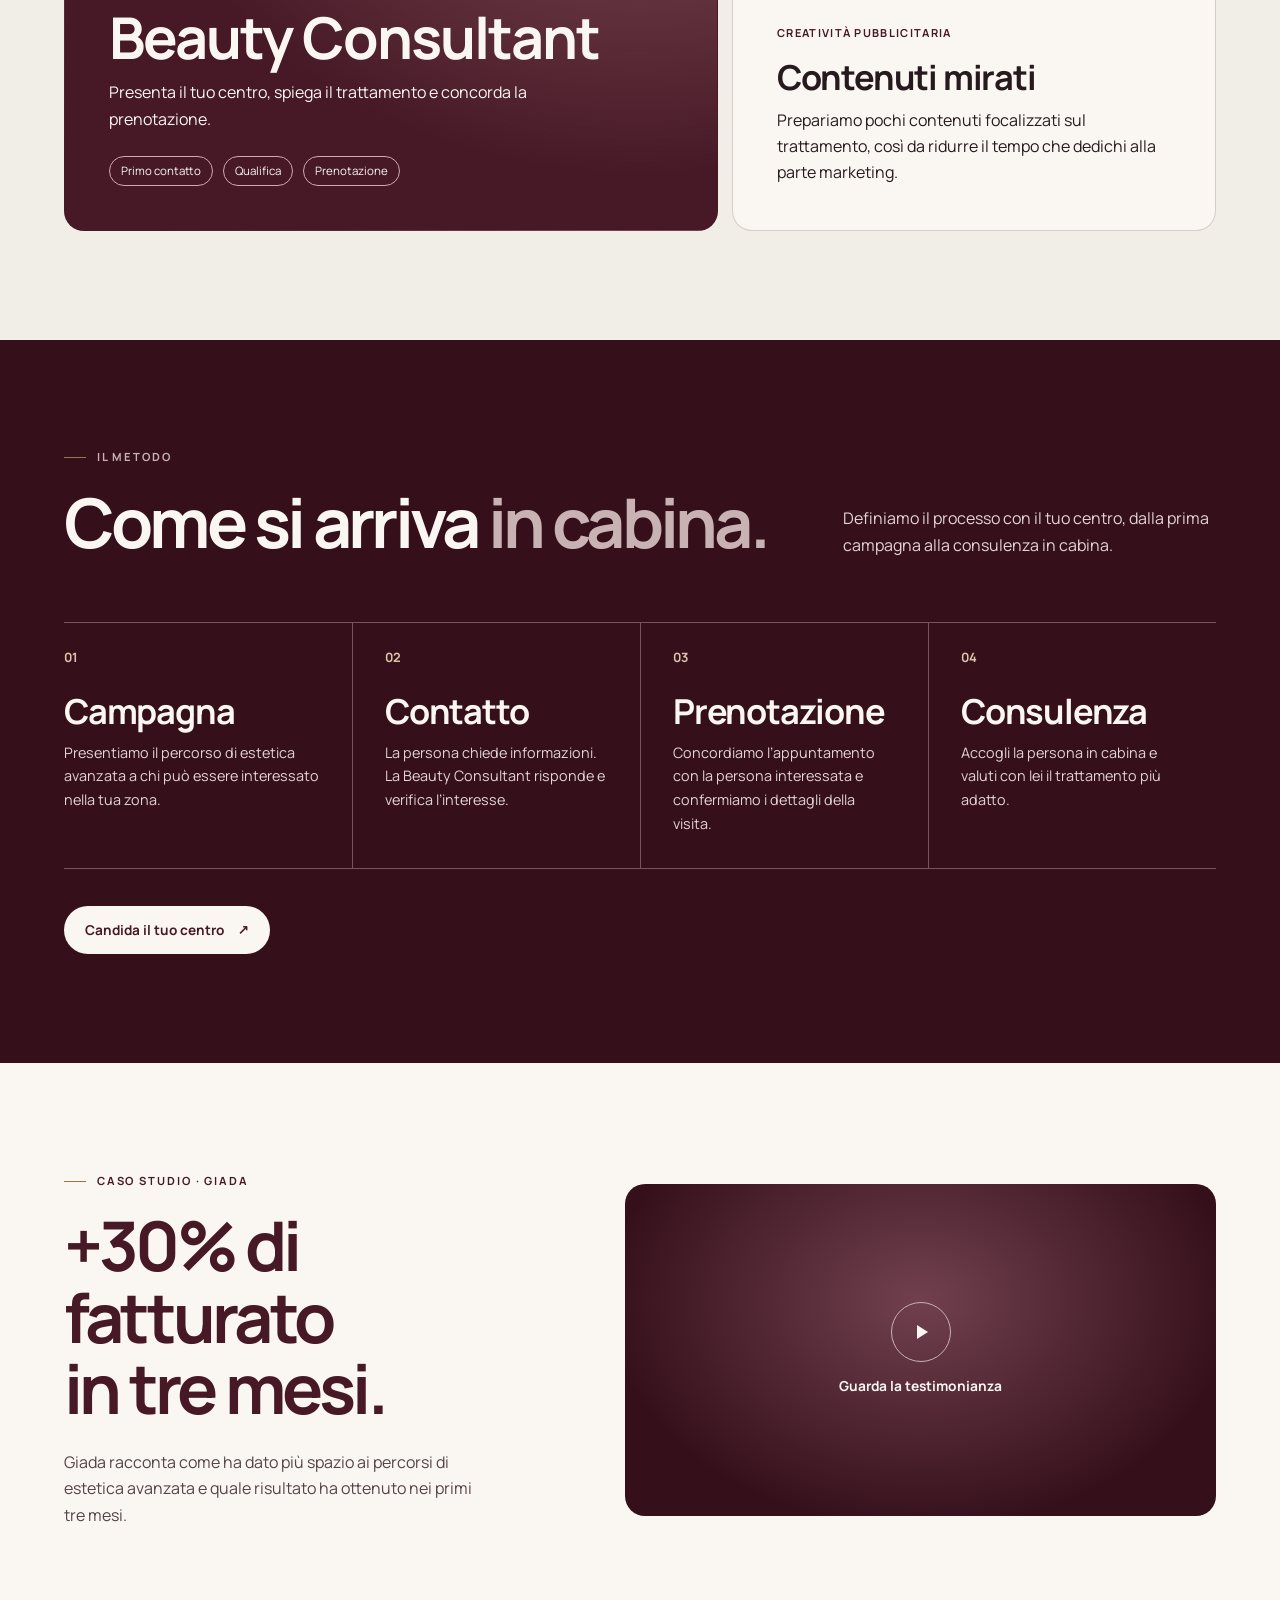
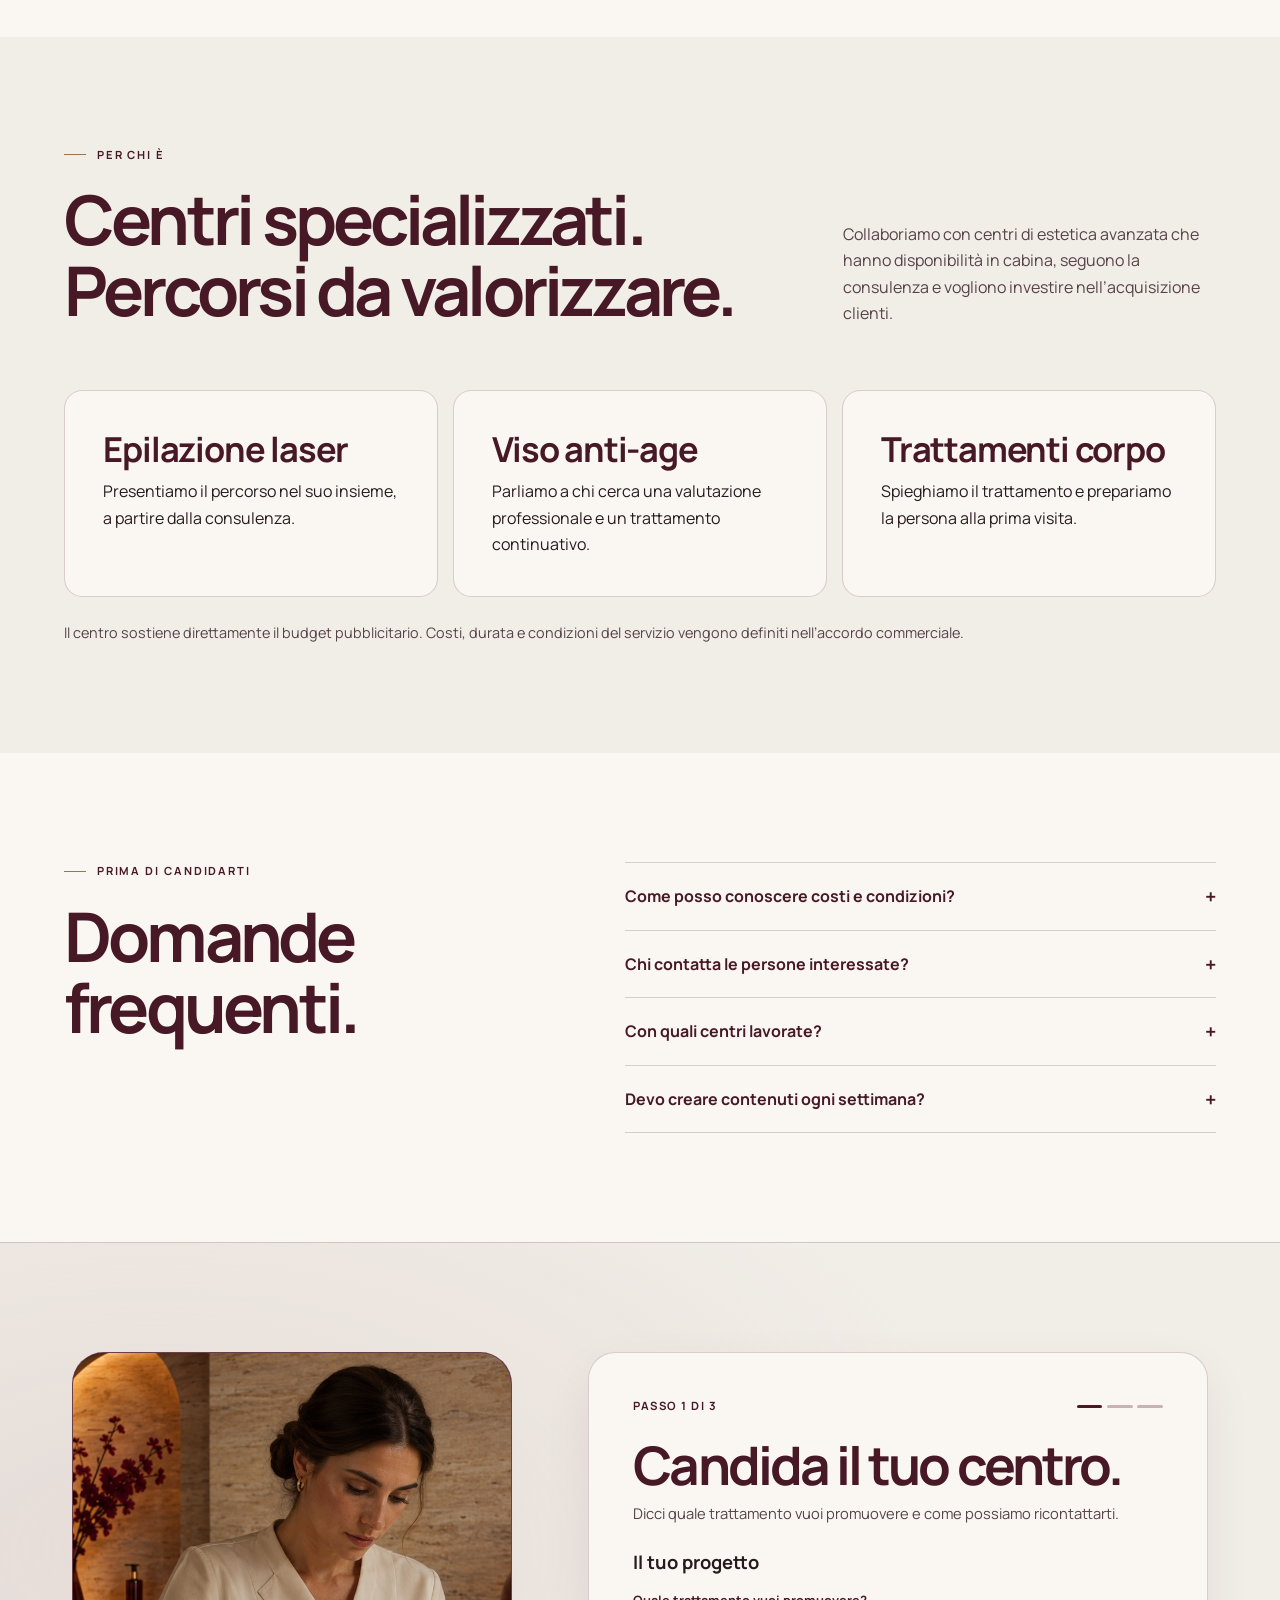
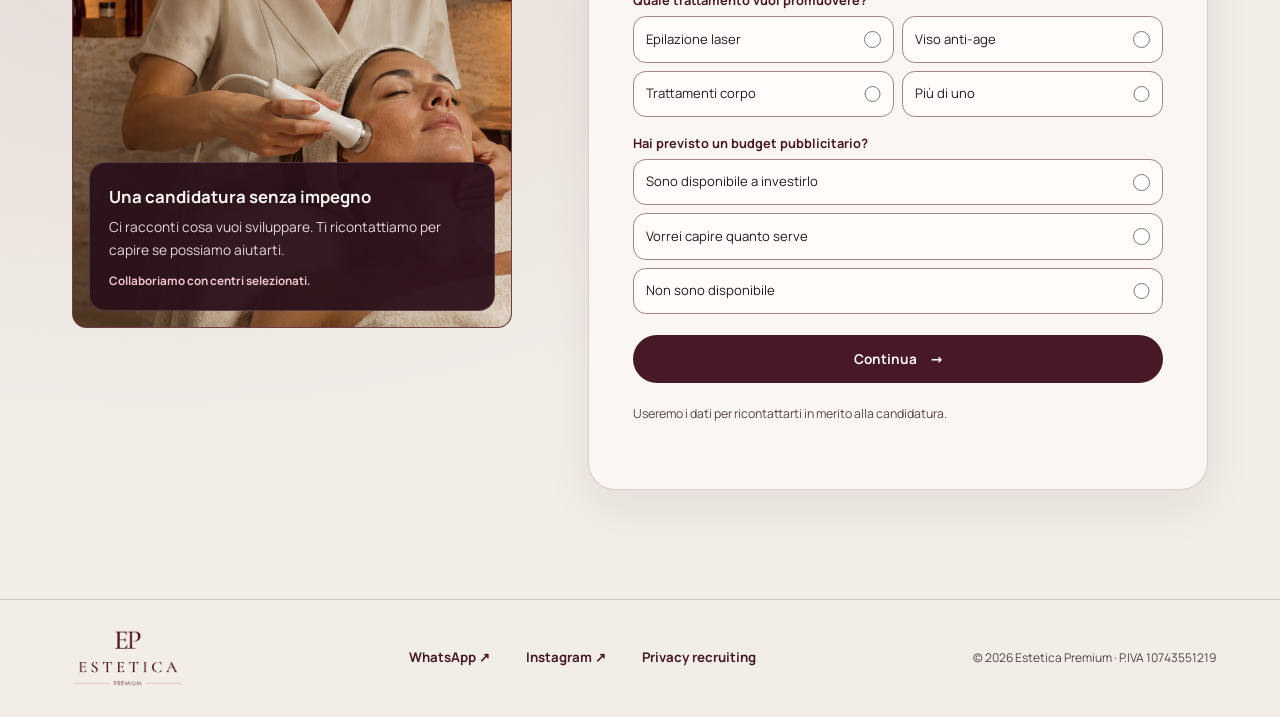
==== commit dd875eb3: "Salva le candidature del sito in Google Sheets" ====
--- a/index.html
+++ b/index.html
@@ -21,7 +21,7 @@
 <meta name="twitter:description" content="Acquisizione clienti e Beauty Consultant per centri di estetica avanzata: laser, viso anti-age e corpo." />
 <meta name="twitter:image" content="https://estetica-premium.it/assets/logo-premium.png" />
 <link rel="stylesheet" href="assets/site.css?v=20261126-avorio" />
-<script src="assets/site.js" defer></script>
+<script src="assets/site.js?v=lead-sheets" defer></script>
 </head>
 <body id="top">
   <a class="skip-link" href="#main">Vai al contenuto</a>
@@ -206,7 +206,7 @@
             <p class="availability" data-offer-note>Collaboriamo con centri selezionati.</p>
           </figcaption>
         </figure>
-        <form class="form-card" id="leadForm" method="post" aria-labelledby="apply-title">
+        <form class="form-card" id="leadForm" method="post" action="https://script.google.com/macros/s/AKfycbzBUy8N1nBFcadJeL9qWfi8HQC4uClhQMzJRPgYGAMmNGTpFNzjEDc9jgQDo_YHkqtxfQ/exec" aria-labelledby="apply-title">
           <div class="form-progress" hidden>
             <p id="formProgress" role="status">Passo 1 di 3</p>
             <span class="progress-bars" aria-hidden="true"><i></i><i></i><i></i></span>
@@ -240,11 +240,11 @@
             <div class="field-row">
               <div class="field">
                 <label for="centro">Nome del centro</label>
-                <input id="centro" name="centro" type="text" autocomplete="organization" required placeholder="Nome del centro" />
+                <input id="centro" name="centro" type="text" maxlength="150" autocomplete="organization" required placeholder="Nome del centro" />
               </div>
               <div class="field">
                 <label for="citta">Città</label>
-                <input id="citta" name="citta" type="text" autocomplete="address-level2" required placeholder="Es. Milano" />
+                <input id="citta" name="citta" type="text" maxlength="150" autocomplete="address-level2" required placeholder="Es. Milano" />
               </div>
             </div>
           </fieldset>
@@ -253,30 +253,32 @@
             <div class="field-row">
               <div class="field">
                 <label for="nome">Nome</label>
-                <input id="nome" name="nome" type="text" autocomplete="given-name" required placeholder="Il tuo nome" />
+                <input id="nome" name="nome" type="text" maxlength="150" autocomplete="given-name" required placeholder="Il tuo nome" />
               </div>
               <div class="field">
                 <label for="cognome">Cognome</label>
-                <input id="cognome" name="cognome" type="text" autocomplete="family-name" required placeholder="Il tuo cognome" />
+                <input id="cognome" name="cognome" type="text" maxlength="150" autocomplete="family-name" required placeholder="Il tuo cognome" />
               </div>
               <div class="field">
                 <label for="tel">Cellulare / WhatsApp</label>
-                <input id="tel" name="tel" type="tel" autocomplete="tel" required placeholder="+39 ..." />
+                <input id="tel" name="tel" type="tel" maxlength="40" autocomplete="tel" required placeholder="+39 ..." />
               </div>
               <div class="field">
                 <label for="email">Email</label>
-                <input id="email" name="email" type="email" autocomplete="email" required placeholder="nome@email.it" />
+                <input id="email" name="email" type="email" maxlength="254" autocomplete="email" required placeholder="nome@email.it" />
               </div>
             </div>
           </fieldset>
           <div class="form-actions">
             <button class="button form-back" type="button" hidden><span aria-hidden="true">←</span> Indietro</button>
             <button class="button button-primary form-next" type="submit" hidden>Continua <span aria-hidden="true">→</span></button>
-            <button class="button button-primary form-submit" type="submit">Continua su WhatsApp <span aria-hidden="true">↗</span></button>
+            <button class="button button-primary form-submit" type="submit">Invia candidatura <span aria-hidden="true">→</span></button>
           </div>
-          <p class="form-note">I dati inseriti vengono precompilati in un messaggio a Estetica Premium. Confermi tu l’invio su WhatsApp.</p>
+          <input type="hidden" name="submissionId" />
+          <div hidden><label>Lascia vuoto questo campo <input type="text" name="website" tabindex="-1" autocomplete="off" /></label></div>
+          <p class="form-note">Useremo i dati per ricontattarti in merito alla candidatura.</p>
           <p class="form-status" id="formStatus" role="status"></p>
-          <a id="whatsappFallback" class="text-link" hidden>Apri il messaggio su WhatsApp <span aria-hidden="true">↗</span></a>
+          <noscript><p class="form-note">Attiva JavaScript per usare il modulo a passaggi.</p></noscript>
         </form>
       </div>
     </section>
@@ -289,7 +291,7 @@
       </a>
       <nav aria-label="Contatti e informazioni">
         <a href="https://wa.me/393348496487" target="_blank" rel="noopener" data-track="whatsapp_click">WhatsApp ↗</a>
-        <a href="https://www.instagram.com/estetica.clienti/" target="_blank" rel="noopener">Instagram ↗</a>
+        <a href="https://www.instagram.com/estetica_premium__/" target="_blank" rel="noopener">Instagram ↗</a>
         <a href="privacy/">Privacy recruiting</a>
       </nav>
       <p>© <span id="year">2026</span> Estetica Premium · P.IVA 10743551219</p>
